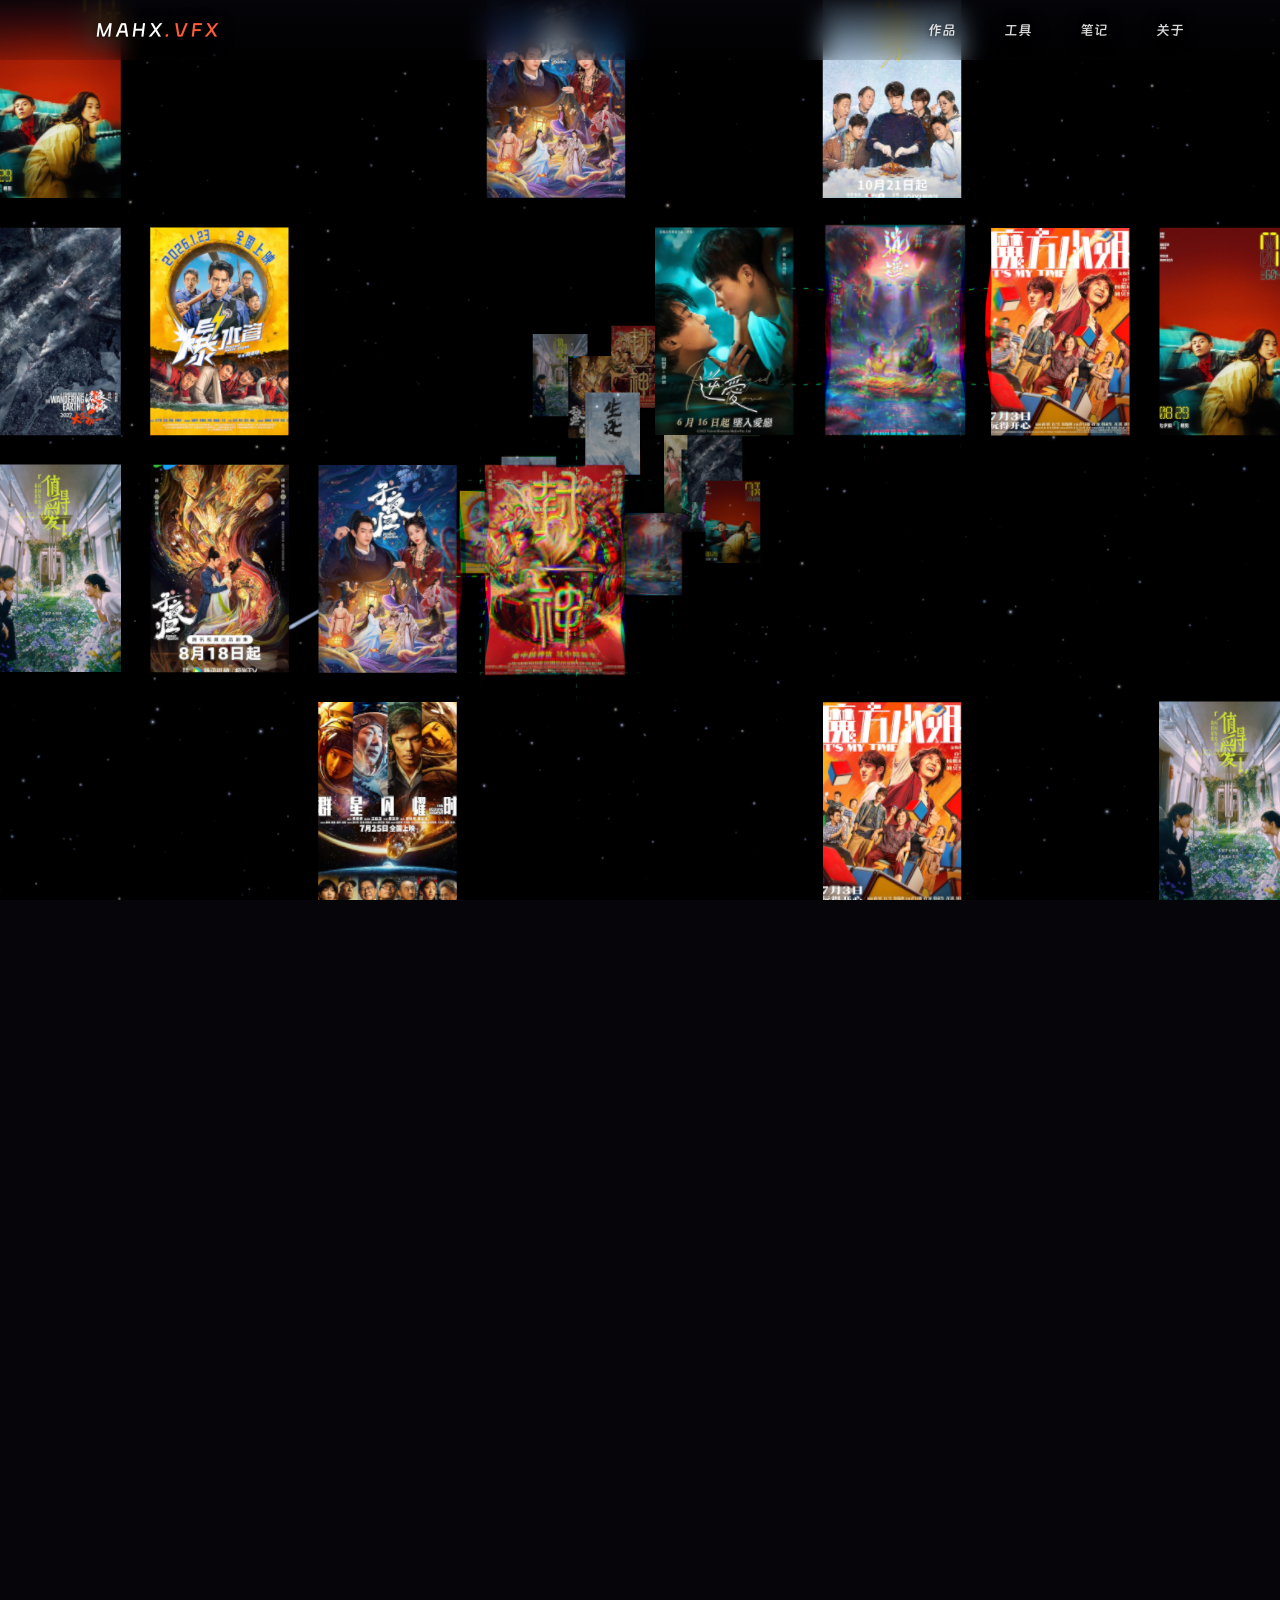
==== index.html @ ebaa0ba1 "deploy: 源码 b236fa3 的构建产物" ====
<!DOCTYPE html><html lang="zh-CN"> <head><meta charset="UTF-8"><meta name="viewport" content="width=device-width, initial-scale=1.0"><!-- 页内换页（view transitions）：导航不整页刷新，文档不卸载，
         从根源消除跨文档导航的副作用（字体交换抖动 / 光标滞留） --><meta name="astro-view-transitions-enabled" content="true"> <meta name="astro-view-transitions-fallback" content="animate"><script type="module" src="/_astro/ClientRouter.astro_astro_type_script_index_0_lang.CnDxeVtR.js"></script><!-- 预载主字体：首访冷加载时尽早拉取，配合 font-display: block --><link rel="preload" href="/fonts/DingTalk-JinBuTi.woff2" as="font" type="font/woff2" crossorigin><link rel="icon" type="image/svg+xml" href="/favicon.svg"><meta name="description" content="影视后期工作者个人网站：作品集、开源工具与插件、个人笔记。"><meta name="generator" content="Astro v7.4.7"><meta property="og:title" content="MAHX VFX — 影视后期 · 视效合成 · 工具开发"><meta property="og:description" content="影视后期工作者个人网站：作品集、开源工具与插件、个人笔记。"><meta property="og:type" content="website"><title>MAHX VFX — 影视后期 · 视效合成 · 工具开发</title><link rel="stylesheet" href="/_astro/BaseLayout.D0_1QeXr.css"></head> <body class="flex min-h-dvh flex-col"> <header class="text-over-wall fixed inset-x-0 top-0 z-40 backdrop-blur-md" style="background: linear-gradient(to bottom, rgba(5,5,10,0.9), rgba(5,5,10,0.35) 70%, rgba(5,5,10,0.15));"> <!-- 通栏导航（不限宽）：logo 与导航链接对称贴两端，桌面端内距 96px
       （用户要求空间感：24px 太贴边 → 48px → 再翻倍 96px；移动端保持
       24px）。不用 max-w 居中容器——那会把 logo 随屏宽推向中间 --><nav class="flex items-center justify-between px-6 md:px-24 py-4"> <a href="/" class="text-lg font-semibold tracking-[0.2em] text-white transition-colors hover:text-white">
MAHX<span class="text-accent">.VFX</span> </a> <div class="flex gap-6 text-sm md:gap-12"> <a href="/works/" class="text-white/85 transition-colors hover:text-white"> 作品 </a><a href="/tools/" class="text-white/85 transition-colors hover:text-white"> 工具 </a><a href="/notes/" class="text-white/85 transition-colors hover:text-white"> 笔记 </a><a href="/about/" class="text-white/85 transition-colors hover:text-white"> 关于 </a> </div> </nav> </header>    <section class="relative h-screen w-full shrink-0 overflow-hidden bg-ink"> <div id="poster-wall" class="absolute inset-0" aria-hidden="true"></div> <div class="hero-scrim pointer-events-none absolute inset-0 z-[4]" aria-hidden="true"></div> <div class="hero-copy pointer-events-none absolute inset-0 z-[5] flex flex-col items-center justify-center pb-14 text-center"> <h1 class="text-over-wall mt-5 text-5xl font-bold tracking-wide md:text-7xl"> <span class="text-white">MAHX</span><span class="text-accent">.VFX</span> </h1> <p class="text-over-wall mt-5 text-base text-white/90 md:text-lg">
影视后期 · 视效合成 · 工具开发
</p> </div> <a href="#featured" class="text-over-wall scroll-hint absolute bottom-8 left-1/2 z-[5] -translate-x-1/2 text-sm font-bold tracking-wider text-accent">
往下探索 <span class="arrow">↓</span> </a> </section>  <noscript> <style>
      .hero-copy,
      .scroll-hint {
        opacity: 1 !important;
        transform: none !important;
      }
    </style> </noscript>  <section id="featured" class="mx-auto max-w-6xl scroll-mt-24 px-6 py-24"> <div class="flex items-end justify-between"> <div> <h2 class="text-3xl font-bold">精选作品</h2> <p class="mt-2 text-white/50">参与过的影视项目与视效制作</p> </div> <a href="/works/" class="text-sm text-accent transition-opacity hover:opacity-80">
全部作品 →
</a> </div> <div class="mt-10 grid grid-cols-2 gap-6 lg:grid-cols-4"> <a href="/works/interstellar-echo/" class="group block overflow-hidden rounded-2xl bg-white/5 ring-1 ring-white/10 transition duration-300 hover:-translate-y-1 hover:ring-white/30"> <div class="aspect-[2/3] overflow-hidden"> <img src="/media/posters/wall/封神第二部：战火西岐.jpg" alt="星际回响" loading="lazy" class="h-full w-full object-cover will-change-transform transition duration-500 group-hover:scale-105"> </div> <div class="p-4"> <div class="flex items-baseline justify-between gap-2"> <h3 class="font-semibold text-white/90">星际回响</h3> <span class="shrink-0 text-sm text-white/40">2026</span> </div> <p class="mt-1 text-sm text-white/50">视效总监 / 合成指导</p> <div class="mt-3 flex flex-wrap gap-2"> <span class="rounded-full bg-white/10 px-2.5 py-0.5 text-xs text-white/60"> 科幻 </span><span class="rounded-full bg-white/10 px-2.5 py-0.5 text-xs text-white/60"> 视效 </span><span class="rounded-full bg-white/10 px-2.5 py-0.5 text-xs text-white/60"> 长片 </span> </div> </div> </a><a href="/works/undercurrent/" class="group block overflow-hidden rounded-2xl bg-white/5 ring-1 ring-white/10 transition duration-300 hover:-translate-y-1 hover:ring-white/30"> <div class="aspect-[2/3] overflow-hidden"> <img src="/media/posters/wall/流浪地球3.jpg" alt="暗流" loading="lazy" class="h-full w-full object-cover will-change-transform transition duration-500 group-hover:scale-105"> </div> <div class="p-4"> <div class="flex items-baseline justify-between gap-2"> <h3 class="font-semibold text-white/90">暗流</h3> <span class="shrink-0 text-sm text-white/40">2025</span> </div> <p class="mt-1 text-sm text-white/50">高级合成师</p> <div class="mt-3 flex flex-wrap gap-2"> <span class="rounded-full bg-white/10 px-2.5 py-0.5 text-xs text-white/60"> 悬疑 </span><span class="rounded-full bg-white/10 px-2.5 py-0.5 text-xs text-white/60"> 合成 </span> </div> </div> </a><a href="/works/daybreak/" class="group block overflow-hidden rounded-2xl bg-white/5 ring-1 ring-white/10 transition duration-300 hover:-translate-y-1 hover:ring-white/30"> <div class="aspect-[2/3] overflow-hidden"> <img src="/media/posters/wall/逍遥.jpg" alt="破晓" loading="lazy" class="h-full w-full object-cover will-change-transform transition duration-500 group-hover:scale-105"> </div> <div class="p-4"> <div class="flex items-baseline justify-between gap-2"> <h3 class="font-semibold text-white/90">破晓</h3> <span class="shrink-0 text-sm text-white/40">2024</span> </div> <p class="mt-1 text-sm text-white/50">合成师 / 三维制作</p> <div class="mt-3 flex flex-wrap gap-2"> <span class="rounded-full bg-white/10 px-2.5 py-0.5 text-xs text-white/60"> 广告 </span><span class="rounded-full bg-white/10 px-2.5 py-0.5 text-xs text-white/60"> 产品渲染 </span> </div> </div> </a> </div> </section>  <section class="mx-auto max-w-6xl px-6 pb-24"> <div class="grid gap-6 md:grid-cols-2"> <a href="/tools/" class="group rounded-2xl bg-white/5 p-8 ring-1 ring-white/10 transition duration-300 hover:-translate-y-1 hover:ring-white/30"> <h3 class="text-xl font-semibold">开源工具与插件 <span class="text-accent">→</span></h3> <p class="mt-3 text-sm leading-relaxed text-white/55">
Houdini / Nuke 等管线工具、效率插件，以及开发过程中的经验沉淀。
</p> </a> <a href="/notes/" class="group rounded-2xl bg-white/5 p-8 ring-1 ring-white/10 transition duration-300 hover:-translate-y-1 hover:ring-white/30"> <h3 class="text-xl font-semibold">个人笔记 <span class="text-accent">→</span></h3> <p class="mt-3 text-sm leading-relaxed text-white/55">
合成技巧、渲染经验、工具链心得，以及一些不成体系的碎碎念。
</p> </a> </div> </section>  <!-- bg-ink 纯黑底：盖住 body 的网格背景，页脚信息落在纯黑色块上
     （用户要求）；整体收窄成一条薄黑框（用户要求） --><footer class="mt-auto border-t border-white/5 bg-ink px-6 py-5 text-center text-sm text-white/40"> <p>© 2026 MAHX VFX · 影视后期</p> <p class="mt-2 flex justify-center gap-5"> <a href="https://gitcode.com/mahx-vfx" target="_blank" rel="noopener" class="transition-colors hover:text-white/80">GitCode</a> <a href="#" class="transition-colors hover:text-white/80">Bilibili</a> <a href="#" class="transition-colors hover:text-white/80">邮箱</a> </p> </footer><script type="module">window.addEventListener(`pageshow`,()=>{let e=document.body;e.style.pointerEvents=`none`,requestAnimationFrame(()=>{e.style.pointerEvents=``})});</script> </body> </html><script type="module" src="/_astro/index.astro_astro_type_script_index_0_lang.48Yqc8uM.js"></script>
---- _astro/BaseLayout.D0_1QeXr.css ----
/*! tailwindcss v4.3.4 | MIT License | https://tailwindcss.com */
@layer properties{@supports (((-webkit-hyphens:none)) and (not (margin-trim:block))) or ((-moz-orient:inline) and (not (color:rgb(from red r g b)))){*,:before,:after,::backdrop{--tw-translate-x:0;--tw-translate-y:0;--tw-translate-z:0;--tw-rotate-x:initial;--tw-rotate-y:initial;--tw-rotate-z:initial;--tw-skew-x:initial;--tw-skew-y:initial;--tw-space-y-reverse:0;--tw-border-style:solid;--tw-leading:initial;--tw-font-weight:initial;--tw-tracking:initial;--tw-shadow:0 0 #0000;--tw-shadow-color:initial;--tw-shadow-alpha:100%;--tw-inset-shadow:0 0 #0000;--tw-inset-shadow-color:initial;--tw-inset-shadow-alpha:100%;--tw-ring-color:initial;--tw-ring-shadow:0 0 #0000;--tw-inset-ring-color:initial;--tw-inset-ring-shadow:0 0 #0000;--tw-ring-inset:initial;--tw-ring-offset-width:0px;--tw-ring-offset-color:#fff;--tw-ring-offset-shadow:0 0 #0000;--tw-blur:initial;--tw-brightness:initial;--tw-contrast:initial;--tw-grayscale:initial;--tw-hue-rotate:initial;--tw-invert:initial;--tw-opacity:initial;--tw-saturate:initial;--tw-sepia:initial;--tw-drop-shadow:initial;--tw-drop-shadow-color:initial;--tw-drop-shadow-alpha:100%;--tw-drop-shadow-size:initial;--tw-backdrop-blur:initial;--tw-backdrop-brightness:initial;--tw-backdrop-contrast:initial;--tw-backdrop-grayscale:initial;--tw-backdrop-hue-rotate:initial;--tw-backdrop-invert:initial;--tw-backdrop-opacity:initial;--tw-backdrop-saturate:initial;--tw-backdrop-sepia:initial;--tw-duration:initial;--tw-scale-x:1;--tw-scale-y:1;--tw-scale-z:1}}}@layer theme{:root,:host{--font-sans:"DingTalk JinBuTi", "Inter", "PingFang SC", "Hiragino Sans GB", "Microsoft YaHei", system-ui, sans-serif;--font-mono:ui-monospace, SFMono-Regular, Menlo, Monaco, Consolas, "Liberation Mono", "Courier New", monospace;--color-amber-300:oklch(87.9% .169 91.605);--color-amber-400:oklch(82.8% .189 84.429);--color-emerald-300:oklch(84.5% .143 164.978);--color-emerald-400:oklch(76.5% .177 163.223);--color-white:#fff;--spacing:.25rem;--container-3xl:48rem;--container-4xl:56rem;--container-5xl:64rem;--container-6xl:72rem;--text-xs:.75rem;--text-xs--line-height:calc(1 / .75);--text-sm:.875rem;--text-sm--line-height:calc(1.25 / .875);--text-base:1rem;--text-base--line-height:calc(1.5 / 1);--text-lg:1.125rem;--text-lg--line-height:calc(1.75 / 1.125);--text-xl:1.25rem;--text-xl--line-height:calc(1.75 / 1.25);--text-2xl:1.5rem;--text-2xl--line-height:calc(2 / 1.5);--text-3xl:1.875rem;--text-3xl--line-height:calc(2.25 / 1.875);--text-4xl:2.25rem;--text-4xl--line-height:calc(2.5 / 2.25);--text-5xl:3rem;--text-5xl--line-height:1;--text-7xl:4.5rem;--text-7xl--line-height:1;--text-8xl:6rem;--text-8xl--line-height:1;--font-weight-normal:400;--font-weight-semibold:600;--font-weight-bold:700;--tracking-wide:.025em;--tracking-wider:.05em;--leading-relaxed:1.625;--radius-2xl:1rem;--blur-md:12px;--aspect-video:16 / 9;--default-transition-duration:.15s;--default-transition-timing-function:cubic-bezier(.4, 0, .2, 1);--default-font-family:var(--font-sans);--default-mono-font-family:var(--font-mono);--color-ink:#05050a;--color-accent:#ff5c38}}@layer base{*,:after,:before,::backdrop{box-sizing:border-box;border:0 solid;margin:0;padding:0}::file-selector-button{box-sizing:border-box;border:0 solid;margin:0;padding:0}html,:host{-webkit-text-size-adjust:100%;tab-size:4;line-height:1.5;font-family:var(--default-font-family,-apple-system, BlinkMacSystemFont, "Segoe UI", Roboto, "Helvetica Neue", "Noto Sans", Arial, sans-serif, "Apple Color Emoji", "Segoe UI Emoji", "Segoe UI Symbol", "Noto Color Emoji");font-feature-settings:var(--default-font-feature-settings,normal);font-variation-settings:var(--default-font-variation-settings,normal);-webkit-tap-highlight-color:transparent}hr{height:0;color:inherit;border-top-width:1px}abbr:where([title]){text-decoration:underline dotted}h1,h2,h3,h4,h5,h6{font-size:inherit;font-weight:inherit}a{color:inherit;-webkit-text-decoration:inherit;-webkit-text-decoration:inherit;-webkit-text-decoration:inherit;text-decoration:inherit}b,strong{font-weight:bolder}code,kbd,samp,pre{font-family:var(--default-mono-font-family,ui-monospace, SFMono-Regular, Menlo, Monaco, Consolas, "Liberation Mono", "Courier New", monospace);font-feature-settings:var(--default-mono-font-feature-settings,normal);font-variation-settings:var(--default-mono-font-variation-settings,normal);font-size:1em}small{font-size:80%}sub,sup{vertical-align:baseline;font-size:75%;line-height:0;position:relative}sub{bottom:-.25em}sup{top:-.5em}table{text-indent:0;border-color:inherit;border-collapse:collapse}:-moz-focusring:where(:not(iframe)){outline:auto}progress{vertical-align:baseline}summary{display:list-item}ol,ul,menu{list-style:none}img,svg,video,canvas,audio,iframe,embed,object{vertical-align:middle;display:block}img,video{max-width:100%;height:auto}button,input,select,optgroup,textarea{font:inherit;font-feature-settings:inherit;font-variation-settings:inherit;letter-spacing:inherit;color:inherit;opacity:1;background-color:#0000;border-radius:0}::file-selector-button{font:inherit;font-feature-settings:inherit;font-variation-settings:inherit;letter-spacing:inherit;color:inherit;opacity:1;background-color:#0000;border-radius:0}:where(select:is([multiple],[size])) optgroup{font-weight:bolder}:where(select:is([multiple],[size])) optgroup option{padding-inline-start:20px}::file-selector-button{margin-inline-end:4px}::placeholder{opacity:1}@supports (not ((-webkit-appearance:-apple-pay-button))) or (contain-intrinsic-size:1px){::placeholder{color:currentColor}@supports (color:color-mix(in lab, red, red)){::placeholder{color:color-mix(in oklab, currentcolor 50%, transparent)}}}textarea{resize:vertical}::-webkit-search-decoration{-webkit-appearance:none}::-webkit-date-and-time-value{min-height:1lh;text-align:inherit}::-webkit-datetime-edit{display:inline-flex}::-webkit-datetime-edit-fields-wrapper{padding:0}::-webkit-datetime-edit{padding-block:0}::-webkit-datetime-edit-year-field{padding-block:0}::-webkit-datetime-edit-month-field{padding-block:0}::-webkit-datetime-edit-day-field{padding-block:0}::-webkit-datetime-edit-hour-field{padding-block:0}::-webkit-datetime-edit-minute-field{padding-block:0}::-webkit-datetime-edit-second-field{padding-block:0}::-webkit-datetime-edit-millisecond-field{padding-block:0}::-webkit-datetime-edit-meridiem-field{padding-block:0}::-webkit-calendar-picker-indicator{line-height:1}:-moz-ui-invalid{box-shadow:none}button,input:where([type=button],[type=reset],[type=submit]){appearance:button}::file-selector-button{appearance:button}::-webkit-inner-spin-button{height:auto}::-webkit-outer-spin-button{height:auto}[hidden]:where(:not([hidden=until-found])){display:none!important}}@layer components;@layer utilities{.pointer-events-none{pointer-events:none}.visible{visibility:visible}.absolute{position:absolute}.fixed{position:fixed}.relative{position:relative}.inset-0{inset:0}.inset-x-0{inset-inline:0}.top-0{top:0}.bottom-8{bottom:calc(var(--spacing) * 8)}.left-1\/2{left:50%}.z-40{z-index:40}.z-\[4\]{z-index:4}.z-\[5\]{z-index:5}.mx-auto{margin-inline:auto}.my-10{margin-block:calc(var(--spacing) * 10)}.mt-1{margin-top:var(--spacing)}.mt-1\.5{margin-top:calc(var(--spacing) * 1.5)}.mt-2{margin-top:calc(var(--spacing) * 2)}.mt-3{margin-top:calc(var(--spacing) * 3)}.mt-5{margin-top:calc(var(--spacing) * 5)}.mt-6{margin-top:calc(var(--spacing) * 6)}.mt-8{margin-top:calc(var(--spacing) * 8)}.mt-10{margin-top:calc(var(--spacing) * 10)}.mt-12{margin-top:calc(var(--spacing) * 12)}.mt-14{margin-top:calc(var(--spacing) * 14)}.mt-auto{margin-top:auto}.ml-1{margin-left:var(--spacing)}.block{display:block}.flex{display:flex}.grid{display:grid}.aspect-\[2\/3\]{aspect-ratio:2/3}.aspect-video{aspect-ratio:var(--aspect-video)}.h-1{height:var(--spacing)}.h-full{height:100%}.h-screen{height:100vh}.min-h-dvh{min-height:100dvh}.w-1{width:var(--spacing)}.w-full{width:100%}.max-w-3xl{max-width:var(--container-3xl)}.max-w-4xl{max-width:var(--container-4xl)}.max-w-5xl{max-width:var(--container-5xl)}.max-w-6xl{max-width:var(--container-6xl)}.flex-1{flex:1}.shrink{flex-shrink:1}.shrink-0{flex-shrink:0}.-translate-x-1\/2{--tw-translate-x:calc(calc(1 / 2 * 100%) * -1);translate:var(--tw-translate-x) var(--tw-translate-y)}.transform{transform:var(--tw-rotate-x, ) var(--tw-rotate-y, ) var(--tw-rotate-z, ) var(--tw-skew-x, ) var(--tw-skew-y, )}.resize{resize:both}.scroll-mt-24{scroll-margin-top:calc(var(--spacing) * 24)}.grid-cols-2{grid-template-columns:repeat(2,minmax(0,1fr))}.flex-col{flex-direction:column}.flex-wrap{flex-wrap:wrap}.items-baseline{align-items:baseline}.items-center{align-items:center}.items-end{align-items:flex-end}.justify-between{justify-content:space-between}.justify-center{justify-content:center}.gap-2{gap:calc(var(--spacing) * 2)}.gap-3{gap:calc(var(--spacing) * 3)}.gap-4{gap:calc(var(--spacing) * 4)}.gap-5{gap:calc(var(--spacing) * 5)}.gap-6{gap:calc(var(--spacing) * 6)}:where(.space-y-4>:not(:last-child)){--tw-space-y-reverse:0;margin-block-start:calc(calc(var(--spacing) * 4) * var(--tw-space-y-reverse));margin-block-end:calc(calc(var(--spacing) * 4) * calc(1 - var(--tw-space-y-reverse)))}.gap-x-5{column-gap:calc(var(--spacing) * 5)}.gap-y-2{row-gap:calc(var(--spacing) * 2)}.overflow-hidden{overflow:hidden}.rounded-2xl{border-radius:var(--radius-2xl)}.rounded-full{border-radius:2147483647px}.border-t{border-top-style:var(--tw-border-style);border-top-width:1px}.border-l-2{border-left-style:var(--tw-border-style);border-left-width:2px}.border-accent{border-color:var(--color-accent)}.border-white\/5{border-color:#ffffff0d}@supports (color:color-mix(in lab, red, red)){.border-white\/5{border-color:color-mix(in oklab, var(--color-white) 5%, transparent)}}.border-white\/10{border-color:#ffffff1a}@supports (color:color-mix(in lab, red, red)){.border-white\/10{border-color:color-mix(in oklab, var(--color-white) 10%, transparent)}}.bg-amber-400\/15{background-color:#fcbb0026}@supports (color:color-mix(in lab, red, red)){.bg-amber-400\/15{background-color:color-mix(in oklab, var(--color-amber-400) 15%, transparent)}}.bg-emerald-400\/15{background-color:#00d29426}@supports (color:color-mix(in lab, red, red)){.bg-emerald-400\/15{background-color:color-mix(in oklab, var(--color-emerald-400) 15%, transparent)}}.bg-ink{background-color:var(--color-ink)}.bg-white\/5{background-color:#ffffff0d}@supports (color:color-mix(in lab, red, red)){.bg-white\/5{background-color:color-mix(in oklab, var(--color-white) 5%, transparent)}}.bg-white\/10{background-color:#ffffff1a}@supports (color:color-mix(in lab, red, red)){.bg-white\/10{background-color:color-mix(in oklab, var(--color-white) 10%, transparent)}}.bg-white\/70{background-color:#ffffffb3}@supports (color:color-mix(in lab, red, red)){.bg-white\/70{background-color:color-mix(in oklab, var(--color-white) 70%, transparent)}}.object-cover{object-fit:cover}.p-4{padding:calc(var(--spacing) * 4)}.p-6{padding:calc(var(--spacing) * 6)}.p-7{padding:calc(var(--spacing) * 7)}.p-8{padding:calc(var(--spacing) * 8)}.px-2\.5{padding-inline:calc(var(--spacing) * 2.5)}.px-6{padding-inline:calc(var(--spacing) * 6)}.py-0\.5{padding-block:calc(var(--spacing) * .5)}.py-4{padding-block:calc(var(--spacing) * 4)}.py-5{padding-block:calc(var(--spacing) * 5)}.py-24{padding-block:calc(var(--spacing) * 24)}.pt-32{padding-top:calc(var(--spacing) * 32)}.pb-14{padding-bottom:calc(var(--spacing) * 14)}.pb-24{padding-bottom:calc(var(--spacing) * 24)}.pl-4{padding-left:calc(var(--spacing) * 4)}.text-center{text-align:center}.font-mono{font-family:var(--font-mono)}.text-2xl{font-size:var(--text-2xl);line-height:var(--tw-leading,var(--text-2xl--line-height))}.text-3xl{font-size:var(--text-3xl);line-height:var(--tw-leading,var(--text-3xl--line-height))}.text-4xl{font-size:var(--text-4xl);line-height:var(--tw-leading,var(--text-4xl--line-height))}.text-5xl{font-size:var(--text-5xl);line-height:var(--tw-leading,var(--text-5xl--line-height))}.text-7xl{font-size:var(--text-7xl);line-height:var(--tw-leading,var(--text-7xl--line-height))}.text-base{font-size:var(--text-base);line-height:var(--tw-leading,var(--text-base--line-height))}.text-lg{font-size:var(--text-lg);line-height:var(--tw-leading,var(--text-lg--line-height))}.text-sm{font-size:var(--text-sm);line-height:var(--tw-leading,var(--text-sm--line-height))}.text-xl{font-size:var(--text-xl);line-height:var(--tw-leading,var(--text-xl--line-height))}.text-xs{font-size:var(--text-xs);line-height:var(--tw-leading,var(--text-xs--line-height))}.leading-relaxed{--tw-leading:var(--leading-relaxed);line-height:var(--leading-relaxed)}.font-bold{--tw-font-weight:var(--font-weight-bold);font-weight:var(--font-weight-bold)}.font-normal{--tw-font-weight:var(--font-weight-normal);font-weight:var(--font-weight-normal)}.font-semibold{--tw-font-weight:var(--font-weight-semibold);font-weight:var(--font-weight-semibold)}.tracking-\[0\.2em\]{--tw-tracking:.2em;letter-spacing:.2em}.tracking-wide{--tw-tracking:var(--tracking-wide);letter-spacing:var(--tracking-wide)}.tracking-wider{--tw-tracking:var(--tracking-wider);letter-spacing:var(--tracking-wider)}.text-accent{color:var(--color-accent)}.text-amber-300{color:var(--color-amber-300)}.text-emerald-300{color:var(--color-emerald-300)}.text-white{color:var(--color-white)}.text-white\/40{color:#fff6}@supports (color:color-mix(in lab, red, red)){.text-white\/40{color:color-mix(in oklab, var(--color-white) 40%, transparent)}}.text-white\/45{color:#ffffff73}@supports (color:color-mix(in lab, red, red)){.text-white\/45{color:color-mix(in oklab, var(--color-white) 45%, transparent)}}.text-white\/50{color:#ffffff80}@supports (color:color-mix(in lab, red, red)){.text-white\/50{color:color-mix(in oklab, var(--color-white) 50%, transparent)}}.text-white\/55{color:#ffffff8c}@supports (color:color-mix(in lab, red, red)){.text-white\/55{color:color-mix(in oklab, var(--color-white) 55%, transparent)}}.text-white\/60{color:#fff9}@supports (color:color-mix(in lab, red, red)){.text-white\/60{color:color-mix(in oklab, var(--color-white) 60%, transparent)}}.text-white\/70{color:#ffffffb3}@supports (color:color-mix(in lab, red, red)){.text-white\/70{color:color-mix(in oklab, var(--color-white) 70%, transparent)}}.text-white\/80{color:#fffc}@supports (color:color-mix(in lab, red, red)){.text-white\/80{color:color-mix(in oklab, var(--color-white) 80%, transparent)}}.text-white\/85{color:#ffffffd9}@supports (color:color-mix(in lab, red, red)){.text-white\/85{color:color-mix(in oklab, var(--color-white) 85%, transparent)}}.text-white\/90{color:#ffffffe6}@supports (color:color-mix(in lab, red, red)){.text-white\/90{color:color-mix(in oklab, var(--color-white) 90%, transparent)}}.ring-1{--tw-ring-shadow:var(--tw-ring-inset, ) 0 0 0 calc(1px + var(--tw-ring-offset-width)) var(--tw-ring-color,currentcolor);box-shadow:var(--tw-inset-shadow), var(--tw-inset-ring-shadow), var(--tw-ring-offset-shadow), var(--tw-ring-shadow), var(--tw-shadow)}.ring-white\/10{--tw-ring-color:#ffffff1a}@supports (color:color-mix(in lab, red, red)){.ring-white\/10{--tw-ring-color:color-mix(in oklab, var(--color-white) 10%, transparent)}}.filter{filter:var(--tw-blur, ) var(--tw-brightness, ) var(--tw-contrast, ) var(--tw-grayscale, ) var(--tw-hue-rotate, ) var(--tw-invert, ) var(--tw-saturate, ) var(--tw-sepia, ) var(--tw-drop-shadow, )}.backdrop-blur-md{--tw-backdrop-blur:blur(var(--blur-md));backdrop-filter:var(--tw-backdrop-blur, ) var(--tw-backdrop-brightness, ) var(--tw-backdrop-contrast, ) var(--tw-backdrop-grayscale, ) var(--tw-backdrop-hue-rotate, ) var(--tw-backdrop-invert, ) var(--tw-backdrop-opacity, ) var(--tw-backdrop-saturate, ) var(--tw-backdrop-sepia, )}.transition{transition-property:color,background-color,border-color,outline-color,text-decoration-color,fill,stroke,--tw-gradient-from,--tw-gradient-via,--tw-gradient-to,opacity,box-shadow,transform,translate,scale,rotate,filter,-webkit-backdrop-filter,backdrop-filter,display,content-visibility,overlay,pointer-events;transition-timing-function:var(--tw-ease,var(--default-transition-timing-function));transition-duration:var(--tw-duration,var(--default-transition-duration))}.transition-colors{transition-property:color,background-color,border-color,outline-color,text-decoration-color,fill,stroke,--tw-gradient-from,--tw-gradient-via,--tw-gradient-to;transition-timing-function:var(--tw-ease,var(--default-transition-timing-function));transition-duration:var(--tw-duration,var(--default-transition-duration))}.transition-opacity{transition-property:opacity;transition-timing-function:var(--tw-ease,var(--default-transition-timing-function));transition-duration:var(--tw-duration,var(--default-transition-duration))}.duration-300{--tw-duration:.3s;transition-duration:.3s}.duration-500{--tw-duration:.5s;transition-duration:.5s}.will-change-transform{will-change:transform}@media (hover:hover){:is(:where(.group):hover .group-hover\:scale-105){--tw-scale-x:105%;--tw-scale-y:105%;--tw-scale-z:105%;scale:var(--tw-scale-x) var(--tw-scale-y)}.hover\:-translate-y-0\.5:hover{--tw-translate-y:calc(var(--spacing) * -.5);translate:var(--tw-translate-x) var(--tw-translate-y)}.hover\:-translate-y-1:hover{--tw-translate-y:calc(var(--spacing) * -1);translate:var(--tw-translate-x) var(--tw-translate-y)}.hover\:text-white:hover{color:var(--color-white)}.hover\:text-white\/80:hover{color:#fffc}@supports (color:color-mix(in lab, red, red)){.hover\:text-white\/80:hover{color:color-mix(in oklab, var(--color-white) 80%, transparent)}}.hover\:opacity-80:hover{opacity:.8}.hover\:ring-white\/30:hover{--tw-ring-color:#ffffff4d}@supports (color:color-mix(in lab, red, red)){.hover\:ring-white\/30:hover{--tw-ring-color:color-mix(in oklab, var(--color-white) 30%, transparent)}}}@media (width>=48rem){.md\:grid-cols-2{grid-template-columns:repeat(2,minmax(0,1fr))}.md\:grid-cols-3{grid-template-columns:repeat(3,minmax(0,1fr))}.md\:gap-12{gap:calc(var(--spacing) * 12)}.md\:px-24{padding-inline:calc(var(--spacing) * 24)}.md\:text-7xl{font-size:var(--text-7xl);line-height:var(--tw-leading,var(--text-7xl--line-height))}.md\:text-8xl{font-size:var(--text-8xl);line-height:var(--tw-leading,var(--text-8xl--line-height))}.md\:text-lg{font-size:var(--text-lg);line-height:var(--tw-leading,var(--text-lg--line-height))}}@media (width>=64rem){.lg\:grid-cols-4{grid-template-columns:repeat(4,minmax(0,1fr))}}}@font-face{font-family:DingTalk JinBuTi;src:url(/fonts/DingTalk-JinBuTi.woff2)format("woff2");font-weight:100 900;font-display:block}html{scroll-behavior:smooth;overflow-y:scroll}html.intro-lock body{height:100vh;overflow:hidden}body{background-color:var(--color-ink);color:#f5f5f7;font-family:var(--font-sans);-webkit-font-smoothing:antialiased;background-image:url("data:image/svg+xml,%3Csvg%20xmlns='http://www.w3.org/2000/svg'%20width='96'%20height='96'%3E%3Cpath%20d='M0,.5H96M.5,0V96'%20fill='none'%20stroke='%232e8b57'%20stroke-opacity='.28'%20stroke-width='1'%20stroke-dasharray='4%208'/%3E%3Ccircle%20cx='0'%20cy='0'%20r='1.6'%20fill='%2345b06e'%20fill-opacity='.45'/%3E%3C/svg%3E");background-size:96px 96px}::selection{background:var(--color-accent);color:#fff}.text-over-wall{text-shadow:0 2px 18px #000c,0 1px 4px #0000008c}.hero-scrim{opacity:0;background:radial-gradient(62% 52%,#05050aa8 0%,#05050a5c 55%,#0000 100%);transition:opacity 1.2s .1s}body.intro-done .hero-scrim{opacity:1}.hero-copy{opacity:0;transition:opacity 1.1s .15s,transform 1.1s .15s;transform:translateY(24px)}body.intro-done .hero-copy{opacity:1;transform:translateY(0)}.scroll-hint{opacity:0;transition:opacity 1s .8s}body.intro-done .scroll-hint{opacity:.92}.scroll-hint .arrow{animation:1.6s ease-in-out infinite hint-bob;display:inline-block}@keyframes hint-bob{0%,to{transform:translateY(0)}50%{transform:translateY(6px)}}@media (prefers-reduced-motion:reduce){html{scroll-behavior:auto}.hero-copy,.hero-scrim,.scroll-hint{transition:none}.scroll-hint .arrow{animation:none}}.md-content{color:#ffffffc7;font-size:.975rem;line-height:1.85}.md-content h2{color:#fff;margin:2.2rem 0 .8rem;font-size:1.35rem;font-weight:600}.md-content h3{color:#fff;margin:1.6rem 0 .6rem;font-size:1.1rem;font-weight:600}.md-content p{margin:.9rem 0}.md-content ul,.md-content ol{margin:.9rem 0;padding-left:1.4rem}.md-content ul{list-style:outside}.md-content ol{list-style:decimal}.md-content li{margin:.35rem 0}.md-content a{color:var(--color-accent);text-underline-offset:3px;text-decoration:underline}.md-content img{border-radius:.75rem;max-width:100%;margin:1.2rem auto}.md-content blockquote{border-left:3px solid var(--color-accent);color:#ffffff8c;margin:1rem 0;padding-left:1rem}.md-content code{background:#ffffff14;border-radius:.3rem;padding:.1rem .4rem;font-size:.875em}.md-content pre{background:#ffffff0d;border:1px solid #ffffff14;border-radius:.75rem;margin:1.2rem 0;padding:1rem;overflow-x:auto}.md-content pre code{background:0 0;padding:0}.md-content hr{border:none;border-top:1px solid #ffffff1a;margin:2rem 0}@property --tw-translate-x{syntax:"*";inherits:false;initial-value:0}@property --tw-translate-y{syntax:"*";inherits:false;initial-value:0}@property --tw-translate-z{syntax:"*";inherits:false;initial-value:0}@property --tw-rotate-x{syntax:"*";inherits:false}@property --tw-rotate-y{syntax:"*";inherits:false}@property --tw-rotate-z{syntax:"*";inherits:false}@property --tw-skew-x{syntax:"*";inherits:false}@property --tw-skew-y{syntax:"*";inherits:false}@property --tw-space-y-reverse{syntax:"*";inherits:false;initial-value:0}@property --tw-border-style{syntax:"*";inherits:false;initial-value:solid}@property --tw-leading{syntax:"*";inherits:false}@property --tw-font-weight{syntax:"*";inherits:false}@property --tw-tracking{syntax:"*";inherits:false}@property --tw-shadow{syntax:"*";inherits:false;initial-value:0 0 #0000}@property --tw-shadow-color{syntax:"*";inherits:false}@property --tw-shadow-alpha{syntax:"<percentage>";inherits:false;initial-value:100%}@property --tw-inset-shadow{syntax:"*";inherits:false;initial-value:0 0 #0000}@property --tw-inset-shadow-color{syntax:"*";inherits:false}@property --tw-inset-shadow-alpha{syntax:"<percentage>";inherits:false;initial-value:100%}@property --tw-ring-color{syntax:"*";inherits:false}@property --tw-ring-shadow{syntax:"*";inherits:false;initial-value:0 0 #0000}@property --tw-inset-ring-color{syntax:"*";inherits:false}@property --tw-inset-ring-shadow{syntax:"*";inherits:false;initial-value:0 0 #0000}@property --tw-ring-inset{syntax:"*";inherits:false}@property --tw-ring-offset-width{syntax:"<length>";inherits:false;initial-value:0}@property --tw-ring-offset-color{syntax:"*";inherits:false;initial-value:#fff}@property --tw-ring-offset-shadow{syntax:"*";inherits:false;initial-value:0 0 #0000}@property --tw-blur{syntax:"*";inherits:false}@property --tw-brightness{syntax:"*";inherits:false}@property --tw-contrast{syntax:"*";inherits:false}@property --tw-grayscale{syntax:"*";inherits:false}@property --tw-hue-rotate{syntax:"*";inherits:false}@property --tw-invert{syntax:"*";inherits:false}@property --tw-opacity{syntax:"*";inherits:false}@property --tw-saturate{syntax:"*";inherits:false}@property --tw-sepia{syntax:"*";inherits:false}@property --tw-drop-shadow{syntax:"*";inherits:false}@property --tw-drop-shadow-color{syntax:"*";inherits:false}@property --tw-drop-shadow-alpha{syntax:"<percentage>";inherits:false;initial-value:100%}@property --tw-drop-shadow-size{syntax:"*";inherits:false}@property --tw-backdrop-blur{syntax:"*";inherits:false}@property --tw-backdrop-brightness{syntax:"*";inherits:false}@property --tw-backdrop-contrast{syntax:"*";inherits:false}@property --tw-backdrop-grayscale{syntax:"*";inherits:false}@property --tw-backdrop-hue-rotate{syntax:"*";inherits:false}@property --tw-backdrop-invert{syntax:"*";inherits:false}@property --tw-backdrop-opacity{syntax:"*";inherits:false}@property --tw-backdrop-saturate{syntax:"*";inherits:false}@property --tw-backdrop-sepia{syntax:"*";inherits:false}@property --tw-duration{syntax:"*";inherits:false}@property --tw-scale-x{syntax:"*";inherits:false;initial-value:1}@property --tw-scale-y{syntax:"*";inherits:false;initial-value:1}@property --tw-scale-z{syntax:"*";inherits:false;initial-value:1}.astro-route-announcer{clip:rect(0 0 0 0);clip-path:inset(50%);white-space:nowrap;width:1px;height:1px;position:absolute;top:0;left:0;overflow:hidden}
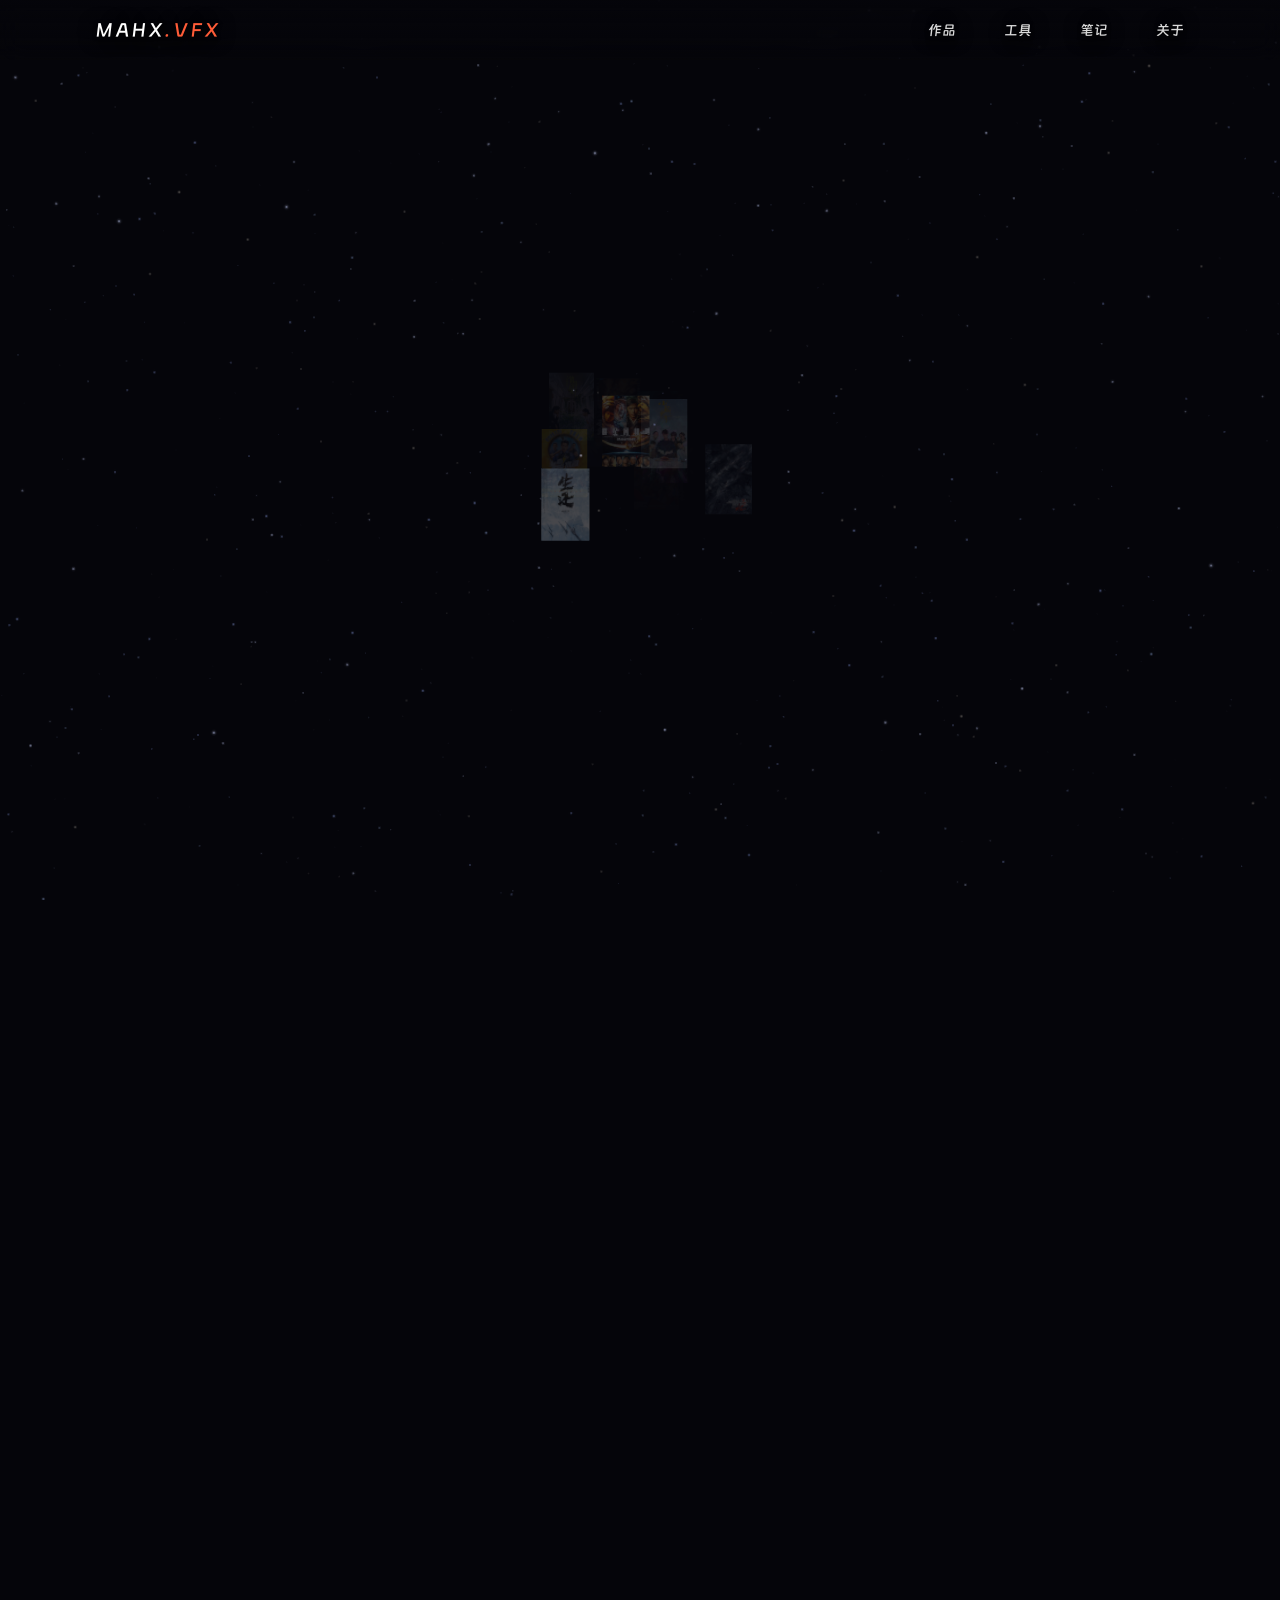
==== commit a4c61f78: "deploy: 源码 6e91333 的构建产物" ====
--- a/index.html
+++ b/index.html
@@ -1,5 +1,5 @@
 <!DOCTYPE html><html lang="zh-CN"> <head><meta charset="UTF-8"><meta name="viewport" content="width=device-width, initial-scale=1.0"><!-- 页内换页（view transitions）：导航不整页刷新，文档不卸载，
-         从根源消除跨文档导航的副作用（字体交换抖动 / 光标滞留） --><meta name="astro-view-transitions-enabled" content="true"> <meta name="astro-view-transitions-fallback" content="animate"><script type="module" src="/_astro/ClientRouter.astro_astro_type_script_index_0_lang.CnDxeVtR.js"></script><!-- 预载主字体：首访冷加载时尽早拉取，配合 font-display: block --><link rel="preload" href="/fonts/DingTalk-JinBuTi.woff2" as="font" type="font/woff2" crossorigin><link rel="icon" type="image/svg+xml" href="/favicon.svg"><meta name="description" content="影视后期工作者个人网站：作品集、开源工具与插件、个人笔记。"><meta name="generator" content="Astro v7.4.7"><meta property="og:title" content="MAHX VFX — 影视后期 · 视效合成 · 工具开发"><meta property="og:description" content="影视后期工作者个人网站：作品集、开源工具与插件、个人笔记。"><meta property="og:type" content="website"><title>MAHX VFX — 影视后期 · 视效合成 · 工具开发</title><link rel="stylesheet" href="/_astro/BaseLayout.D0_1QeXr.css"></head> <body class="flex min-h-dvh flex-col"> <header class="text-over-wall fixed inset-x-0 top-0 z-40 backdrop-blur-md" style="background: linear-gradient(to bottom, rgba(5,5,10,0.9), rgba(5,5,10,0.35) 70%, rgba(5,5,10,0.15));"> <!-- 通栏导航（不限宽）：logo 与导航链接对称贴两端，桌面端内距 96px
+         从根源消除跨文档导航的副作用（字体交换抖动 / 光标滞留） --><meta name="astro-view-transitions-enabled" content="true"> <meta name="astro-view-transitions-fallback" content="animate"><script type="module" src="/_astro/ClientRouter.astro_astro_type_script_index_0_lang.CnDxeVtR.js"></script><!-- 预载主字体：首访冷加载时尽早拉取，配合 font-display: block --><link rel="preload" href="/fonts/DingTalk-JinBuTi.woff2" as="font" type="font/woff2" crossorigin><!-- favicon 带版本参数：更新图标后升 v 强制浏览器换缓存（否则标签栏闪旧图标） --><link rel="icon" type="image/svg+xml" href="/favicon.svg?v=2"><meta name="description" content="影视后期工作者个人网站：作品集、开源工具与插件、个人笔记。"><meta name="generator" content="Astro v7.4.7"><meta property="og:title" content="MAHX VFX — 影视后期 · 视效合成 · 工具开发"><meta property="og:description" content="影视后期工作者个人网站：作品集、开源工具与插件、个人笔记。"><meta property="og:type" content="website"><title>MAHX VFX — 影视后期 · 视效合成 · 工具开发</title><link rel="stylesheet" href="/_astro/BaseLayout.DAQMum0-.css"></head> <body class="flex min-h-dvh flex-col"> <header class="text-over-wall fixed inset-x-0 top-0 z-40 backdrop-blur-md" style="background: linear-gradient(to bottom, rgba(5,5,10,0.9), rgba(5,5,10,0.35) 70%, rgba(5,5,10,0.15));"> <!-- 通栏导航（不限宽）：logo 与导航链接对称贴两端，桌面端内距 96px
        （用户要求空间感：24px 太贴边 → 48px → 再翻倍 96px；移动端保持
        24px）。不用 max-w 居中容器——那会把 logo 随屏宽推向中间 --><nav class="flex items-center justify-between px-6 md:px-24 py-4"> <a href="/" class="text-lg font-semibold tracking-[0.2em] text-white transition-colors hover:text-white">
 MAHX<span class="text-accent">.VFX</span> </a> <div class="flex gap-6 text-sm md:gap-12"> <a href="/works/" class="text-white/85 transition-colors hover:text-white"> 作品 </a><a href="/tools/" class="text-white/85 transition-colors hover:text-white"> 工具 </a><a href="/notes/" class="text-white/85 transition-colors hover:text-white"> 笔记 </a><a href="/about/" class="text-white/85 transition-colors hover:text-white"> 关于 </a> </div> </nav> </header>    <section class="relative h-screen w-full shrink-0 overflow-hidden bg-ink"> <div id="poster-wall" class="absolute inset-0" aria-hidden="true"></div> <div class="hero-scrim pointer-events-none absolute inset-0 z-[4]" aria-hidden="true"></div> <div class="hero-copy pointer-events-none absolute inset-0 z-[5] flex flex-col items-center justify-center pb-14 text-center"> <h1 class="text-over-wall mt-5 text-5xl font-bold tracking-wide md:text-7xl"> <span class="text-white">MAHX</span><span class="text-accent">.VFX</span> </h1> <p class="text-over-wall mt-5 text-base text-white/90 md:text-lg">
@@ -17,5 +17,13 @@
 Houdini / Nuke 等管线工具、效率插件，以及开发过程中的经验沉淀。
 </p> </a> <a href="/notes/" class="group rounded-2xl bg-white/5 p-8 ring-1 ring-white/10 transition duration-300 hover:-translate-y-1 hover:ring-white/30"> <h3 class="text-xl font-semibold">个人笔记 <span class="text-accent">→</span></h3> <p class="mt-3 text-sm leading-relaxed text-white/55">
 合成技巧、渲染经验、工具链心得，以及一些不成体系的碎碎念。
-</p> </a> </div> </section>  <!-- bg-ink 纯黑底：盖住 body 的网格背景，页脚信息落在纯黑色块上
-     （用户要求）；整体收窄成一条薄黑框（用户要求） --><footer class="mt-auto border-t border-white/5 bg-ink px-6 py-5 text-center text-sm text-white/40"> <p>© 2026 MAHX VFX · 影视后期</p> <p class="mt-2 flex justify-center gap-5"> <a href="https://gitcode.com/mahx-vfx" target="_blank" rel="noopener" class="transition-colors hover:text-white/80">GitCode</a> <a href="#" class="transition-colors hover:text-white/80">Bilibili</a> <a href="#" class="transition-colors hover:text-white/80">邮箱</a> </p> </footer><script type="module">window.addEventListener(`pageshow`,()=>{let e=document.body;e.style.pointerEvents=`none`,requestAnimationFrame(()=>{e.style.pointerEvents=``})});</script> </body> </html><script type="module" src="/_astro/index.astro_astro_type_script_index_0_lang.48Yqc8uM.js"></script>+</p> </a> </div> </section>  <!-- bg-ink 纯黑底：盖住 body 的网格背景，页脚信息落在纯黑色块上（用户要求）。
+     布局参考用户提供的名片式页脚：左 logo 字标 + 右一排圆形社交图标 --><footer class="mt-auto border-t border-white/5 bg-ink px-6 py-6 md:px-24" data-astro-cid-nns7i3if> <div class="flex flex-col gap-5 sm:flex-row sm:items-center sm:justify-between" data-astro-cid-nns7i3if> <div data-astro-cid-nns7i3if> <p class="text-lg font-bold tracking-wide text-white" data-astro-cid-nns7i3if>MAHX<span class="text-accent" data-astro-cid-nns7i3if>.VFX</span></p> <p class="mt-1 text-xs text-white/35" data-astro-cid-nns7i3if>© 2026 MAHX VFX · 影视后期</p> </div> <ul class="flex items-center gap-3" data-astro-cid-nns7i3if> <li data-astro-cid-nns7i3if> <a href="https://github.com/mahx-vfx" target="_blank" rel="noopener" aria-label="GitHub" title="GitHub" class="flex h-10 w-10 items-center justify-center rounded-full bg-white/10 text-white/55 transition-colors hover:bg-white/20 hover:text-white" data-astro-cid-nns7i3if> <svg class="h-5 w-5" viewBox="0 0 24 24" fill="currentColor" aria-hidden="true" data-astro-cid-nns7i3if> <path d="M12 .297c-6.63 0-12 5.373-12 12 0 5.303 3.438 9.8 8.205 11.385.6.113.82-.258.82-.577 0-.285-.01-1.04-.015-2.04-3.338.724-4.042-1.61-4.042-1.61C4.422 18.07 3.633 17.7 3.633 17.7c-1.087-.744.084-.729.084-.729 1.205.084 1.838 1.236 1.838 1.236 1.07 1.835 2.809 1.305 3.495.998.108-.776.417-1.305.76-1.605-2.665-.3-5.466-1.332-5.466-5.93 0-1.31.465-2.38 1.235-3.22-.135-.303-.54-1.523.105-3.176 0 0 1.005-.322 3.3 1.23.96-.267 1.98-.399 3-.405 1.02.006 2.04.138 3 .405 2.28-1.552 3.285-1.23 3.285-1.23.645 1.653.24 2.873.12 3.176.765.84 1.23 1.91 1.23 3.22 0 4.61-2.805 5.625-5.475 5.92.42.36.81 1.096.81 2.22 0 1.606-.015 2.896-.015 3.286 0 .315.21.69.825.57C20.565 22.092 24 17.592 24 12.297c0-6.627-5.373-12-12-12" data-astro-cid-nns7i3if></path> </svg> </a> </li><li data-astro-cid-nns7i3if> <a href="https://gitcode.com/mahx-vfx" target="_blank" rel="noopener" aria-label="GitCode" title="GitCode" class="flex h-10 w-10 items-center justify-center rounded-full bg-white/10 text-white/55 transition-colors hover:bg-white/20 hover:text-white" data-astro-cid-nns7i3if> <svg class="h-5 w-5" viewBox="0 0 24 24" fill="currentColor" aria-hidden="true" data-astro-cid-nns7i3if> <path d="m15.585 4.586.486-.274q.032.17.06.303c.032.158.06.289.072.418.103 1.118.665 1.941 1.462 2.127 1.165.27 2.264-.177 2.856-1.164.711-1.184.403-2.634-.808-3.507C16.346.061 12.647-.609 8.663.56.072 3.095-2.867 13.65 3.23 20.122c2.608 2.769 5.92 3.964 9.68 3.873 4.817-.113 8.285-2.513 10.5-6.674 1.57-2.952-.137-6.178-3.405-6.849a21 21 0 0 0-5.675-.362 4.8 4.8 0 0 0-1.805.548c-.625.325-.805.998-.735 1.666.065.608.531.972 1.086 1.064 1.118.175 2.25.277 3.378.37.327.027.657.03.986.033.473.005.944.01 1.405.086 1.314.217 1.766 1.284 1.09 2.425a4.7 4.7 0 0 1-.577.766 6.55 6.55 0 0 1-3.318 1.964c-2.333.57-4.669.603-6.99-.13-2.645-.835-4.221-2.777-4.277-5.392A9.1 9.1 0 0 1 5.76 8.907c.36-.654.558-1.327.503-2.067a26 26 0 0 1-.05-.972l-.025-.565q.401.084.792.212c1.011.406 2.007.592 3.102.294a5.6 5.6 0 0 1 1.902-.122 4.76 4.76 0 0 0 2.921-.714c.218-.128.439-.251.681-.387" data-astro-cid-nns7i3if></path> </svg> </a> </li> <li data-astro-cid-nns7i3if> <button type="button" data-copy="mahx-vfx@qq.com" aria-label="复制邮箱地址 mahx-vfx@qq.com" title="邮箱 mahx-vfx@qq.com（点击复制）" class="flex h-10 w-10 items-center justify-center rounded-full bg-white/10 text-white/55 transition-colors hover:bg-white/20 hover:text-white relative cursor-pointer" data-astro-cid-nns7i3if> <svg class="h-5 w-5" viewBox="0 0 1024 1024" fill="currentColor" aria-hidden="true" data-astro-cid-nns7i3if> <path d="M153.2 163.1h714.8c48.8 0 88.7 38.5 89.3 85.9L510.9 491.5 64.3 249.2c.4-47.5 40-86.1 88.9-86.1zM64.3 342l-.4 429.1c0 47.8 40.2 86.9 89.3 86.9h714.8c49.1 0 89.3-39.1 89.3-86.9V341.8L521.3 573c-6.7 3.6-14.7 3.6-21.4 0L64.3 342z" data-astro-cid-nns7i3if></path> </svg> <span class="copy-tip" aria-live="polite" data-astro-cid-nns7i3if>已复制</span> </button> </li><li data-astro-cid-nns7i3if> <button type="button" data-copy="MAHX_VFX" aria-label="复制微信号 MAHX_VFX" title="微信号 MAHX_VFX（点击复制）" class="flex h-10 w-10 items-center justify-center rounded-full bg-white/10 text-white/55 transition-colors hover:bg-white/20 hover:text-white relative cursor-pointer" data-astro-cid-nns7i3if> <svg class="h-5 w-5" viewBox="0 0 24 24" fill="currentColor" aria-hidden="true" data-astro-cid-nns7i3if> <path d="M8.691 2.188C3.891 2.188 0 5.476 0 9.53c0 2.212 1.17 4.203 3.002 5.55a.59.59 0 0 1 .213.665l-.39 1.48c-.019.07-.048.141-.048.213 0 .163.13.295.29.295a.326.326 0 0 0 .167-.054l1.903-1.114a.864.864 0 0 1 .717-.098 10.16 10.16 0 0 0 2.837.403c.276 0 .543-.027.811-.05-.857-2.578.157-4.972 1.932-6.446 1.703-1.415 3.882-1.98 5.853-1.838-.576-3.583-4.196-6.348-8.596-6.348zM5.785 5.991c.642 0 1.162.529 1.162 1.18a1.17 1.17 0 0 1-1.162 1.178A1.17 1.17 0 0 1 4.623 7.17c0-.651.52-1.18 1.162-1.18zm5.813 0c.642 0 1.162.529 1.162 1.18a1.17 1.17 0 0 1-1.162 1.178 1.17 1.17 0 0 1-1.162-1.178c0-.651.52-1.18 1.162-1.18zm5.34 2.867c-1.797-.052-3.746.512-5.28 1.786-1.72 1.428-2.687 3.72-1.78 6.22.942 2.453 3.666 4.229 6.884 4.229.826 0 1.622-.12 2.361-.336a.722.722 0 0 1 .598.082l1.584.926a.272.272 0 0 0 .14.047c.134 0 .24-.111.24-.247 0-.06-.023-.12-.038-.177l-.327-1.233a.582.582 0 0 1-.023-.156.49.49 0 0 1 .201-.398C23.024 18.48 24 16.82 24 14.98c0-3.21-2.931-5.837-6.656-6.088V8.89c-.135-.01-.27-.027-.407-.03zm-2.53 3.274c.535 0 .969.44.969.982a.976.976 0 0 1-.969.983.976.976 0 0 1-.969-.983c0-.542.434-.982.97-.982zm4.844 0c.535 0 .969.44.969.982a.976.976 0 0 1-.969.983.976.976 0 0 1-.969-.983c0-.542.434-.982.969-.982z" data-astro-cid-nns7i3if></path> </svg> <span class="copy-tip" aria-live="polite" data-astro-cid-nns7i3if>已复制</span> </button> </li> </ul> </div> </footer><!-- 复制到剪贴板：事件委托绑在 document 上——组件 <script> 在页内换页（view
+     transitions）后不会重复执行，但 document 监听常驻，页脚元素换页重建也能命中。
+     navigator.clipboard 在部分内嵌 webview / 非安全上下文里会挂起（既不 resolve
+     也不 reject）或被权限策略拒绝，所以限时 800ms 兜底转 execCommand，
+     并以真实写入结果反馈（失败显示「复制失败」，不做假反馈） --><!-- 复制到剪贴板：事件委托绑在 document 上——组件 <script> 在页内换页（view
+     transitions）后不会重复执行，但 document 监听常驻，页脚元素换页重建也能命中。
+     写入只用同步的 execCommand：在用户手势内执行，所有浏览器支持，且 Windows
+     剪贴板历史（Win+V）能正常记录——writeText 的异步写入会被 Win+V 历史跳过
+     （实测），不做兜底路径 --><script type="module">document.addEventListener(`click`,e=>{let t=e.target.closest?.(`[data-copy]`);if(!t)return;let n=document.createElement(`textarea`);n.value=t.dataset.copy??``,n.setAttribute(`readonly`,``),n.style.position=`fixed`,n.style.top=`-9999px`,document.body.appendChild(n),n.select();let r=document.execCommand(`copy`);n.remove();let i=t.querySelector(`.copy-tip`);i&&(i.textContent=r?`已复制`:`复制失败`,i.classList.add(`is-shown`),setTimeout(()=>i.classList.remove(`is-shown`),1600))});</script><script type="module">window.addEventListener(`pageshow`,()=>{let e=document.body;e.style.pointerEvents=`none`,requestAnimationFrame(()=>{e.style.pointerEvents=``})});</script> </body> </html><script type="module" src="/_astro/index.astro_astro_type_script_index_0_lang.48Yqc8uM.js"></script>
--- a/_astro/BaseLayout.DAQMum0-.css
+++ b/_astro/BaseLayout.DAQMum0-.css
@@ -0,0 +1,2 @@
+/*! tailwindcss v4.3.4 | MIT License | https://tailwindcss.com */
+@layer properties{@supports (((-webkit-hyphens:none)) and (not (margin-trim:block))) or ((-moz-orient:inline) and (not (color:rgb(from red r g b)))){*,:before,:after,::backdrop{--tw-translate-x:0;--tw-translate-y:0;--tw-translate-z:0;--tw-rotate-x:initial;--tw-rotate-y:initial;--tw-rotate-z:initial;--tw-skew-x:initial;--tw-skew-y:initial;--tw-space-y-reverse:0;--tw-border-style:solid;--tw-leading:initial;--tw-font-weight:initial;--tw-tracking:initial;--tw-shadow:0 0 #0000;--tw-shadow-color:initial;--tw-shadow-alpha:100%;--tw-inset-shadow:0 0 #0000;--tw-inset-shadow-color:initial;--tw-inset-shadow-alpha:100%;--tw-ring-color:initial;--tw-ring-shadow:0 0 #0000;--tw-inset-ring-color:initial;--tw-inset-ring-shadow:0 0 #0000;--tw-ring-inset:initial;--tw-ring-offset-width:0px;--tw-ring-offset-color:#fff;--tw-ring-offset-shadow:0 0 #0000;--tw-blur:initial;--tw-brightness:initial;--tw-contrast:initial;--tw-grayscale:initial;--tw-hue-rotate:initial;--tw-invert:initial;--tw-opacity:initial;--tw-saturate:initial;--tw-sepia:initial;--tw-drop-shadow:initial;--tw-drop-shadow-color:initial;--tw-drop-shadow-alpha:100%;--tw-drop-shadow-size:initial;--tw-backdrop-blur:initial;--tw-backdrop-brightness:initial;--tw-backdrop-contrast:initial;--tw-backdrop-grayscale:initial;--tw-backdrop-hue-rotate:initial;--tw-backdrop-invert:initial;--tw-backdrop-opacity:initial;--tw-backdrop-saturate:initial;--tw-backdrop-sepia:initial;--tw-duration:initial;--tw-scale-x:1;--tw-scale-y:1;--tw-scale-z:1}}}@layer theme{:root,:host{--font-sans:"DingTalk JinBuTi", "Inter", "PingFang SC", "Hiragino Sans GB", "Microsoft YaHei", system-ui, sans-serif;--font-mono:ui-monospace, SFMono-Regular, Menlo, Monaco, Consolas, "Liberation Mono", "Courier New", monospace;--color-amber-300:oklch(87.9% .169 91.605);--color-amber-400:oklch(82.8% .189 84.429);--color-emerald-300:oklch(84.5% .143 164.978);--color-emerald-400:oklch(76.5% .177 163.223);--color-white:#fff;--spacing:.25rem;--container-3xl:48rem;--container-4xl:56rem;--container-5xl:64rem;--container-6xl:72rem;--text-xs:.75rem;--text-xs--line-height:calc(1 / .75);--text-sm:.875rem;--text-sm--line-height:calc(1.25 / .875);--text-base:1rem;--text-base--line-height:calc(1.5 / 1);--text-lg:1.125rem;--text-lg--line-height:calc(1.75 / 1.125);--text-xl:1.25rem;--text-xl--line-height:calc(1.75 / 1.25);--text-2xl:1.5rem;--text-2xl--line-height:calc(2 / 1.5);--text-3xl:1.875rem;--text-3xl--line-height:calc(2.25 / 1.875);--text-4xl:2.25rem;--text-4xl--line-height:calc(2.5 / 2.25);--text-5xl:3rem;--text-5xl--line-height:1;--text-7xl:4.5rem;--text-7xl--line-height:1;--text-8xl:6rem;--text-8xl--line-height:1;--font-weight-normal:400;--font-weight-semibold:600;--font-weight-bold:700;--tracking-wide:.025em;--tracking-wider:.05em;--leading-relaxed:1.625;--radius-2xl:1rem;--blur-md:12px;--aspect-video:16 / 9;--default-transition-duration:.15s;--default-transition-timing-function:cubic-bezier(.4, 0, .2, 1);--default-font-family:var(--font-sans);--default-mono-font-family:var(--font-mono);--color-ink:#05050a;--color-accent:#ff5c38}}@layer base{*,:after,:before,::backdrop{box-sizing:border-box;border:0 solid;margin:0;padding:0}::file-selector-button{box-sizing:border-box;border:0 solid;margin:0;padding:0}html,:host{-webkit-text-size-adjust:100%;tab-size:4;line-height:1.5;font-family:var(--default-font-family,-apple-system, BlinkMacSystemFont, "Segoe UI", Roboto, "Helvetica Neue", "Noto Sans", Arial, sans-serif, "Apple Color Emoji", "Segoe UI Emoji", "Segoe UI Symbol", "Noto Color Emoji");font-feature-settings:var(--default-font-feature-settings,normal);font-variation-settings:var(--default-font-variation-settings,normal);-webkit-tap-highlight-color:transparent}hr{height:0;color:inherit;border-top-width:1px}abbr:where([title]){text-decoration:underline dotted}h1,h2,h3,h4,h5,h6{font-size:inherit;font-weight:inherit}a{color:inherit;-webkit-text-decoration:inherit;-webkit-text-decoration:inherit;-webkit-text-decoration:inherit;text-decoration:inherit}b,strong{font-weight:bolder}code,kbd,samp,pre{font-family:var(--default-mono-font-family,ui-monospace, SFMono-Regular, Menlo, Monaco, Consolas, "Liberation Mono", "Courier New", monospace);font-feature-settings:var(--default-mono-font-feature-settings,normal);font-variation-settings:var(--default-mono-font-variation-settings,normal);font-size:1em}small{font-size:80%}sub,sup{vertical-align:baseline;font-size:75%;line-height:0;position:relative}sub{bottom:-.25em}sup{top:-.5em}table{text-indent:0;border-color:inherit;border-collapse:collapse}:-moz-focusring:where(:not(iframe)){outline:auto}progress{vertical-align:baseline}summary{display:list-item}ol,ul,menu{list-style:none}img,svg,video,canvas,audio,iframe,embed,object{vertical-align:middle;display:block}img,video{max-width:100%;height:auto}button,input,select,optgroup,textarea{font:inherit;font-feature-settings:inherit;font-variation-settings:inherit;letter-spacing:inherit;color:inherit;opacity:1;background-color:#0000;border-radius:0}::file-selector-button{font:inherit;font-feature-settings:inherit;font-variation-settings:inherit;letter-spacing:inherit;color:inherit;opacity:1;background-color:#0000;border-radius:0}:where(select:is([multiple],[size])) optgroup{font-weight:bolder}:where(select:is([multiple],[size])) optgroup option{padding-inline-start:20px}::file-selector-button{margin-inline-end:4px}::placeholder{opacity:1}@supports (not ((-webkit-appearance:-apple-pay-button))) or (contain-intrinsic-size:1px){::placeholder{color:currentColor}@supports (color:color-mix(in lab, red, red)){::placeholder{color:color-mix(in oklab, currentcolor 50%, transparent)}}}textarea{resize:vertical}::-webkit-search-decoration{-webkit-appearance:none}::-webkit-date-and-time-value{min-height:1lh;text-align:inherit}::-webkit-datetime-edit{display:inline-flex}::-webkit-datetime-edit-fields-wrapper{padding:0}::-webkit-datetime-edit{padding-block:0}::-webkit-datetime-edit-year-field{padding-block:0}::-webkit-datetime-edit-month-field{padding-block:0}::-webkit-datetime-edit-day-field{padding-block:0}::-webkit-datetime-edit-hour-field{padding-block:0}::-webkit-datetime-edit-minute-field{padding-block:0}::-webkit-datetime-edit-second-field{padding-block:0}::-webkit-datetime-edit-millisecond-field{padding-block:0}::-webkit-datetime-edit-meridiem-field{padding-block:0}::-webkit-calendar-picker-indicator{line-height:1}:-moz-ui-invalid{box-shadow:none}button,input:where([type=button],[type=reset],[type=submit]){appearance:button}::file-selector-button{appearance:button}::-webkit-inner-spin-button{height:auto}::-webkit-outer-spin-button{height:auto}[hidden]:where(:not([hidden=until-found])){display:none!important}}@layer components;@layer utilities{.pointer-events-none{pointer-events:none}.visible{visibility:visible}.absolute{position:absolute}.fixed{position:fixed}.relative{position:relative}.inset-0{inset:0}.inset-x-0{inset-inline:0}.top-0{top:0}.bottom-8{bottom:calc(var(--spacing) * 8)}.left-1\/2{left:50%}.z-40{z-index:40}.z-\[4\]{z-index:4}.z-\[5\]{z-index:5}.mx-auto{margin-inline:auto}.my-10{margin-block:calc(var(--spacing) * 10)}.mt-1{margin-top:var(--spacing)}.mt-1\.5{margin-top:calc(var(--spacing) * 1.5)}.mt-2{margin-top:calc(var(--spacing) * 2)}.mt-3{margin-top:calc(var(--spacing) * 3)}.mt-5{margin-top:calc(var(--spacing) * 5)}.mt-6{margin-top:calc(var(--spacing) * 6)}.mt-8{margin-top:calc(var(--spacing) * 8)}.mt-10{margin-top:calc(var(--spacing) * 10)}.mt-12{margin-top:calc(var(--spacing) * 12)}.mt-14{margin-top:calc(var(--spacing) * 14)}.mt-auto{margin-top:auto}.ml-1{margin-left:var(--spacing)}.block{display:block}.flex{display:flex}.grid{display:grid}.aspect-\[2\/3\]{aspect-ratio:2/3}.aspect-video{aspect-ratio:var(--aspect-video)}.h-1{height:var(--spacing)}.h-5{height:calc(var(--spacing) * 5)}.h-10{height:calc(var(--spacing) * 10)}.h-full{height:100%}.h-screen{height:100vh}.min-h-dvh{min-height:100dvh}.w-1{width:var(--spacing)}.w-5{width:calc(var(--spacing) * 5)}.w-10{width:calc(var(--spacing) * 10)}.w-full{width:100%}.max-w-3xl{max-width:var(--container-3xl)}.max-w-4xl{max-width:var(--container-4xl)}.max-w-5xl{max-width:var(--container-5xl)}.max-w-6xl{max-width:var(--container-6xl)}.flex-1{flex:1}.shrink{flex-shrink:1}.shrink-0{flex-shrink:0}.-translate-x-1\/2{--tw-translate-x:calc(calc(1 / 2 * 100%) * -1);translate:var(--tw-translate-x) var(--tw-translate-y)}.transform{transform:var(--tw-rotate-x, ) var(--tw-rotate-y, ) var(--tw-rotate-z, ) var(--tw-skew-x, ) var(--tw-skew-y, )}.cursor-pointer{cursor:pointer}.resize{resize:both}.scroll-mt-24{scroll-margin-top:calc(var(--spacing) * 24)}.grid-cols-2{grid-template-columns:repeat(2,minmax(0,1fr))}.flex-col{flex-direction:column}.flex-wrap{flex-wrap:wrap}.items-baseline{align-items:baseline}.items-center{align-items:center}.items-end{align-items:flex-end}.justify-between{justify-content:space-between}.justify-center{justify-content:center}.gap-2{gap:calc(var(--spacing) * 2)}.gap-3{gap:calc(var(--spacing) * 3)}.gap-4{gap:calc(var(--spacing) * 4)}.gap-5{gap:calc(var(--spacing) * 5)}.gap-6{gap:calc(var(--spacing) * 6)}:where(.space-y-4>:not(:last-child)){--tw-space-y-reverse:0;margin-block-start:calc(calc(var(--spacing) * 4) * var(--tw-space-y-reverse));margin-block-end:calc(calc(var(--spacing) * 4) * calc(1 - var(--tw-space-y-reverse)))}.gap-x-5{column-gap:calc(var(--spacing) * 5)}.gap-y-2{row-gap:calc(var(--spacing) * 2)}.overflow-hidden{overflow:hidden}.rounded-2xl{border-radius:var(--radius-2xl)}.rounded-full{border-radius:2147483647px}.border{border-style:var(--tw-border-style);border-width:1px}.border-t{border-top-style:var(--tw-border-style);border-top-width:1px}.border-l-2{border-left-style:var(--tw-border-style);border-left-width:2px}.border-accent{border-color:var(--color-accent)}.border-white\/5{border-color:#ffffff0d}@supports (color:color-mix(in lab, red, red)){.border-white\/5{border-color:color-mix(in oklab, var(--color-white) 5%, transparent)}}.border-white\/10{border-color:#ffffff1a}@supports (color:color-mix(in lab, red, red)){.border-white\/10{border-color:color-mix(in oklab, var(--color-white) 10%, transparent)}}.bg-amber-400\/15{background-color:#fcbb0026}@supports (color:color-mix(in lab, red, red)){.bg-amber-400\/15{background-color:color-mix(in oklab, var(--color-amber-400) 15%, transparent)}}.bg-emerald-400\/15{background-color:#00d29426}@supports (color:color-mix(in lab, red, red)){.bg-emerald-400\/15{background-color:color-mix(in oklab, var(--color-emerald-400) 15%, transparent)}}.bg-ink{background-color:var(--color-ink)}.bg-white\/5{background-color:#ffffff0d}@supports (color:color-mix(in lab, red, red)){.bg-white\/5{background-color:color-mix(in oklab, var(--color-white) 5%, transparent)}}.bg-white\/10{background-color:#ffffff1a}@supports (color:color-mix(in lab, red, red)){.bg-white\/10{background-color:color-mix(in oklab, var(--color-white) 10%, transparent)}}.bg-white\/70{background-color:#ffffffb3}@supports (color:color-mix(in lab, red, red)){.bg-white\/70{background-color:color-mix(in oklab, var(--color-white) 70%, transparent)}}.object-cover{object-fit:cover}.p-4{padding:calc(var(--spacing) * 4)}.p-6{padding:calc(var(--spacing) * 6)}.p-7{padding:calc(var(--spacing) * 7)}.p-8{padding:calc(var(--spacing) * 8)}.px-2\.5{padding-inline:calc(var(--spacing) * 2.5)}.px-6{padding-inline:calc(var(--spacing) * 6)}.py-0\.5{padding-block:calc(var(--spacing) * .5)}.py-4{padding-block:calc(var(--spacing) * 4)}.py-6{padding-block:calc(var(--spacing) * 6)}.py-24{padding-block:calc(var(--spacing) * 24)}.pt-32{padding-top:calc(var(--spacing) * 32)}.pb-14{padding-bottom:calc(var(--spacing) * 14)}.pb-24{padding-bottom:calc(var(--spacing) * 24)}.pl-4{padding-left:calc(var(--spacing) * 4)}.text-center{text-align:center}.font-mono{font-family:var(--font-mono)}.text-2xl{font-size:var(--text-2xl);line-height:var(--tw-leading,var(--text-2xl--line-height))}.text-3xl{font-size:var(--text-3xl);line-height:var(--tw-leading,var(--text-3xl--line-height))}.text-4xl{font-size:var(--text-4xl);line-height:var(--tw-leading,var(--text-4xl--line-height))}.text-5xl{font-size:var(--text-5xl);line-height:var(--tw-leading,var(--text-5xl--line-height))}.text-7xl{font-size:var(--text-7xl);line-height:var(--tw-leading,var(--text-7xl--line-height))}.text-base{font-size:var(--text-base);line-height:var(--tw-leading,var(--text-base--line-height))}.text-lg{font-size:var(--text-lg);line-height:var(--tw-leading,var(--text-lg--line-height))}.text-sm{font-size:var(--text-sm);line-height:var(--tw-leading,var(--text-sm--line-height))}.text-xl{font-size:var(--text-xl);line-height:var(--tw-leading,var(--text-xl--line-height))}.text-xs{font-size:var(--text-xs);line-height:var(--tw-leading,var(--text-xs--line-height))}.leading-relaxed{--tw-leading:var(--leading-relaxed);line-height:var(--leading-relaxed)}.font-bold{--tw-font-weight:var(--font-weight-bold);font-weight:var(--font-weight-bold)}.font-normal{--tw-font-weight:var(--font-weight-normal);font-weight:var(--font-weight-normal)}.font-semibold{--tw-font-weight:var(--font-weight-semibold);font-weight:var(--font-weight-semibold)}.tracking-\[0\.2em\]{--tw-tracking:.2em;letter-spacing:.2em}.tracking-wide{--tw-tracking:var(--tracking-wide);letter-spacing:var(--tracking-wide)}.tracking-wider{--tw-tracking:var(--tracking-wider);letter-spacing:var(--tracking-wider)}.text-accent{color:var(--color-accent)}.text-amber-300{color:var(--color-amber-300)}.text-emerald-300{color:var(--color-emerald-300)}.text-white{color:var(--color-white)}.text-white\/35{color:#ffffff59}@supports (color:color-mix(in lab, red, red)){.text-white\/35{color:color-mix(in oklab, var(--color-white) 35%, transparent)}}.text-white\/40{color:#fff6}@supports (color:color-mix(in lab, red, red)){.text-white\/40{color:color-mix(in oklab, var(--color-white) 40%, transparent)}}.text-white\/45{color:#ffffff73}@supports (color:color-mix(in lab, red, red)){.text-white\/45{color:color-mix(in oklab, var(--color-white) 45%, transparent)}}.text-white\/50{color:#ffffff80}@supports (color:color-mix(in lab, red, red)){.text-white\/50{color:color-mix(in oklab, var(--color-white) 50%, transparent)}}.text-white\/55{color:#ffffff8c}@supports (color:color-mix(in lab, red, red)){.text-white\/55{color:color-mix(in oklab, var(--color-white) 55%, transparent)}}.text-white\/60{color:#fff9}@supports (color:color-mix(in lab, red, red)){.text-white\/60{color:color-mix(in oklab, var(--color-white) 60%, transparent)}}.text-white\/70{color:#ffffffb3}@supports (color:color-mix(in lab, red, red)){.text-white\/70{color:color-mix(in oklab, var(--color-white) 70%, transparent)}}.text-white\/80{color:#fffc}@supports (color:color-mix(in lab, red, red)){.text-white\/80{color:color-mix(in oklab, var(--color-white) 80%, transparent)}}.text-white\/85{color:#ffffffd9}@supports (color:color-mix(in lab, red, red)){.text-white\/85{color:color-mix(in oklab, var(--color-white) 85%, transparent)}}.text-white\/90{color:#ffffffe6}@supports (color:color-mix(in lab, red, red)){.text-white\/90{color:color-mix(in oklab, var(--color-white) 90%, transparent)}}.ring-1{--tw-ring-shadow:var(--tw-ring-inset, ) 0 0 0 calc(1px + var(--tw-ring-offset-width)) var(--tw-ring-color,currentcolor);box-shadow:var(--tw-inset-shadow), var(--tw-inset-ring-shadow), var(--tw-ring-offset-shadow), var(--tw-ring-shadow), var(--tw-shadow)}.ring-white\/10{--tw-ring-color:#ffffff1a}@supports (color:color-mix(in lab, red, red)){.ring-white\/10{--tw-ring-color:color-mix(in oklab, var(--color-white) 10%, transparent)}}.filter{filter:var(--tw-blur, ) var(--tw-brightness, ) var(--tw-contrast, ) var(--tw-grayscale, ) var(--tw-hue-rotate, ) var(--tw-invert, ) var(--tw-saturate, ) var(--tw-sepia, ) var(--tw-drop-shadow, )}.backdrop-blur-md{--tw-backdrop-blur:blur(var(--blur-md));backdrop-filter:var(--tw-backdrop-blur, ) var(--tw-backdrop-brightness, ) var(--tw-backdrop-contrast, ) var(--tw-backdrop-grayscale, ) var(--tw-backdrop-hue-rotate, ) var(--tw-backdrop-invert, ) var(--tw-backdrop-opacity, ) var(--tw-backdrop-saturate, ) var(--tw-backdrop-sepia, )}.transition{transition-property:color,background-color,border-color,outline-color,text-decoration-color,fill,stroke,--tw-gradient-from,--tw-gradient-via,--tw-gradient-to,opacity,box-shadow,transform,translate,scale,rotate,filter,-webkit-backdrop-filter,backdrop-filter,display,content-visibility,overlay,pointer-events;transition-timing-function:var(--tw-ease,var(--default-transition-timing-function));transition-duration:var(--tw-duration,var(--default-transition-duration))}.transition-colors{transition-property:color,background-color,border-color,outline-color,text-decoration-color,fill,stroke,--tw-gradient-from,--tw-gradient-via,--tw-gradient-to;transition-timing-function:var(--tw-ease,var(--default-transition-timing-function));transition-duration:var(--tw-duration,var(--default-transition-duration))}.transition-opacity{transition-property:opacity;transition-timing-function:var(--tw-ease,var(--default-transition-timing-function));transition-duration:var(--tw-duration,var(--default-transition-duration))}.duration-300{--tw-duration:.3s;transition-duration:.3s}.duration-500{--tw-duration:.5s;transition-duration:.5s}.will-change-transform{will-change:transform}@media (hover:hover){:is(:where(.group):hover .group-hover\:scale-105){--tw-scale-x:105%;--tw-scale-y:105%;--tw-scale-z:105%;scale:var(--tw-scale-x) var(--tw-scale-y)}.hover\:-translate-y-0\.5:hover{--tw-translate-y:calc(var(--spacing) * -.5);translate:var(--tw-translate-x) var(--tw-translate-y)}.hover\:-translate-y-1:hover{--tw-translate-y:calc(var(--spacing) * -1);translate:var(--tw-translate-x) var(--tw-translate-y)}.hover\:bg-white\/20:hover{background-color:#fff3}@supports (color:color-mix(in lab, red, red)){.hover\:bg-white\/20:hover{background-color:color-mix(in oklab, var(--color-white) 20%, transparent)}}.hover\:text-white:hover{color:var(--color-white)}.hover\:opacity-80:hover{opacity:.8}.hover\:ring-white\/30:hover{--tw-ring-color:#ffffff4d}@supports (color:color-mix(in lab, red, red)){.hover\:ring-white\/30:hover{--tw-ring-color:color-mix(in oklab, var(--color-white) 30%, transparent)}}}@media (width>=40rem){.sm\:flex-row{flex-direction:row}.sm\:items-center{align-items:center}.sm\:justify-between{justify-content:space-between}}@media (width>=48rem){.md\:grid-cols-2{grid-template-columns:repeat(2,minmax(0,1fr))}.md\:grid-cols-3{grid-template-columns:repeat(3,minmax(0,1fr))}.md\:gap-12{gap:calc(var(--spacing) * 12)}.md\:px-24{padding-inline:calc(var(--spacing) * 24)}.md\:text-7xl{font-size:var(--text-7xl);line-height:var(--tw-leading,var(--text-7xl--line-height))}.md\:text-8xl{font-size:var(--text-8xl);line-height:var(--tw-leading,var(--text-8xl--line-height))}.md\:text-lg{font-size:var(--text-lg);line-height:var(--tw-leading,var(--text-lg--line-height))}}@media (width>=64rem){.lg\:grid-cols-4{grid-template-columns:repeat(4,minmax(0,1fr))}}}@font-face{font-family:DingTalk JinBuTi;src:url(/fonts/DingTalk-JinBuTi.woff2)format("woff2");font-weight:100 900;font-display:block}html{scroll-behavior:smooth;overflow-y:scroll}html.intro-lock body{height:100vh;overflow:hidden}body{background-color:var(--color-ink);color:#f5f5f7;font-family:var(--font-sans);-webkit-font-smoothing:antialiased;background-image:url("data:image/svg+xml,%3Csvg%20xmlns='http://www.w3.org/2000/svg'%20width='96'%20height='96'%3E%3Cpath%20d='M0,.5H96M.5,0V96'%20fill='none'%20stroke='%232e8b57'%20stroke-opacity='.28'%20stroke-width='1'%20stroke-dasharray='4%208'/%3E%3Ccircle%20cx='0'%20cy='0'%20r='1.6'%20fill='%2345b06e'%20fill-opacity='.45'/%3E%3C/svg%3E");background-size:96px 96px}::selection{background:var(--color-accent);color:#fff}.text-over-wall{text-shadow:0 2px 18px #000c,0 1px 4px #0000008c}.hero-scrim{opacity:0;background:radial-gradient(62% 52%,#05050aa8 0%,#05050a5c 55%,#0000 100%);transition:opacity 1.2s .1s}body.intro-done .hero-scrim{opacity:1}.hero-copy{opacity:0;transition:opacity 1.1s .15s,transform 1.1s .15s;transform:translateY(24px)}body.intro-done .hero-copy{opacity:1;transform:translateY(0)}.scroll-hint{opacity:0;transition:opacity 1s .8s}body.intro-done .scroll-hint{opacity:.92}.scroll-hint .arrow{animation:1.6s ease-in-out infinite hint-bob;display:inline-block}@keyframes hint-bob{0%,to{transform:translateY(0)}50%{transform:translateY(6px)}}@media (prefers-reduced-motion:reduce){html{scroll-behavior:auto}.hero-copy,.hero-scrim,.scroll-hint{transition:none}.scroll-hint .arrow{animation:none}}.md-content{color:#ffffffc7;font-size:.975rem;line-height:1.85}.md-content h2{color:#fff;margin:2.2rem 0 .8rem;font-size:1.35rem;font-weight:600}.md-content h3{color:#fff;margin:1.6rem 0 .6rem;font-size:1.1rem;font-weight:600}.md-content p{margin:.9rem 0}.md-content ul,.md-content ol{margin:.9rem 0;padding-left:1.4rem}.md-content ul{list-style:outside}.md-content ol{list-style:decimal}.md-content li{margin:.35rem 0}.md-content a{color:var(--color-accent);text-underline-offset:3px;text-decoration:underline}.md-content img{border-radius:.75rem;max-width:100%;margin:1.2rem auto}.md-content blockquote{border-left:3px solid var(--color-accent);color:#ffffff8c;margin:1rem 0;padding-left:1rem}.md-content code{background:#ffffff14;border-radius:.3rem;padding:.1rem .4rem;font-size:.875em}.md-content pre{background:#ffffff0d;border:1px solid #ffffff14;border-radius:.75rem;margin:1.2rem 0;padding:1rem;overflow-x:auto}.md-content pre code{background:0 0;padding:0}.md-content hr{border:none;border-top:1px solid #ffffff1a;margin:2rem 0}@property --tw-translate-x{syntax:"*";inherits:false;initial-value:0}@property --tw-translate-y{syntax:"*";inherits:false;initial-value:0}@property --tw-translate-z{syntax:"*";inherits:false;initial-value:0}@property --tw-rotate-x{syntax:"*";inherits:false}@property --tw-rotate-y{syntax:"*";inherits:false}@property --tw-rotate-z{syntax:"*";inherits:false}@property --tw-skew-x{syntax:"*";inherits:false}@property --tw-skew-y{syntax:"*";inherits:false}@property --tw-space-y-reverse{syntax:"*";inherits:false;initial-value:0}@property --tw-border-style{syntax:"*";inherits:false;initial-value:solid}@property --tw-leading{syntax:"*";inherits:false}@property --tw-font-weight{syntax:"*";inherits:false}@property --tw-tracking{syntax:"*";inherits:false}@property --tw-shadow{syntax:"*";inherits:false;initial-value:0 0 #0000}@property --tw-shadow-color{syntax:"*";inherits:false}@property --tw-shadow-alpha{syntax:"<percentage>";inherits:false;initial-value:100%}@property --tw-inset-shadow{syntax:"*";inherits:false;initial-value:0 0 #0000}@property --tw-inset-shadow-color{syntax:"*";inherits:false}@property --tw-inset-shadow-alpha{syntax:"<percentage>";inherits:false;initial-value:100%}@property --tw-ring-color{syntax:"*";inherits:false}@property --tw-ring-shadow{syntax:"*";inherits:false;initial-value:0 0 #0000}@property --tw-inset-ring-color{syntax:"*";inherits:false}@property --tw-inset-ring-shadow{syntax:"*";inherits:false;initial-value:0 0 #0000}@property --tw-ring-inset{syntax:"*";inherits:false}@property --tw-ring-offset-width{syntax:"<length>";inherits:false;initial-value:0}@property --tw-ring-offset-color{syntax:"*";inherits:false;initial-value:#fff}@property --tw-ring-offset-shadow{syntax:"*";inherits:false;initial-value:0 0 #0000}@property --tw-blur{syntax:"*";inherits:false}@property --tw-brightness{syntax:"*";inherits:false}@property --tw-contrast{syntax:"*";inherits:false}@property --tw-grayscale{syntax:"*";inherits:false}@property --tw-hue-rotate{syntax:"*";inherits:false}@property --tw-invert{syntax:"*";inherits:false}@property --tw-opacity{syntax:"*";inherits:false}@property --tw-saturate{syntax:"*";inherits:false}@property --tw-sepia{syntax:"*";inherits:false}@property --tw-drop-shadow{syntax:"*";inherits:false}@property --tw-drop-shadow-color{syntax:"*";inherits:false}@property --tw-drop-shadow-alpha{syntax:"<percentage>";inherits:false;initial-value:100%}@property --tw-drop-shadow-size{syntax:"*";inherits:false}@property --tw-backdrop-blur{syntax:"*";inherits:false}@property --tw-backdrop-brightness{syntax:"*";inherits:false}@property --tw-backdrop-contrast{syntax:"*";inherits:false}@property --tw-backdrop-grayscale{syntax:"*";inherits:false}@property --tw-backdrop-hue-rotate{syntax:"*";inherits:false}@property --tw-backdrop-invert{syntax:"*";inherits:false}@property --tw-backdrop-opacity{syntax:"*";inherits:false}@property --tw-backdrop-saturate{syntax:"*";inherits:false}@property --tw-backdrop-sepia{syntax:"*";inherits:false}@property --tw-duration{syntax:"*";inherits:false}@property --tw-scale-x{syntax:"*";inherits:false;initial-value:1}@property --tw-scale-y{syntax:"*";inherits:false;initial-value:1}@property --tw-scale-z{syntax:"*";inherits:false;initial-value:1}.astro-route-announcer{clip:rect(0 0 0 0);clip-path:inset(50%);white-space:nowrap;width:1px;height:1px;position:absolute;top:0;left:0;overflow:hidden}.copy-tip[data-astro-cid-nns7i3if]{color:#05050a;white-space:nowrap;opacity:0;pointer-events:none;background:#fff;border-radius:.375rem;padding:.25rem .6rem;font-size:.75rem;line-height:1.25;transition:opacity .2s,transform .2s;position:absolute;top:-2.2rem;left:50%;transform:translate(-50%)translateY(2px)}.copy-tip[data-astro-cid-nns7i3if]:after{content:"";border:4px solid #0000;border-top-color:#fff;margin-left:-4px;position:absolute;top:100%;left:50%}.copy-tip[data-astro-cid-nns7i3if].is-shown{opacity:1;transform:translate(-50%)translateY(0)}
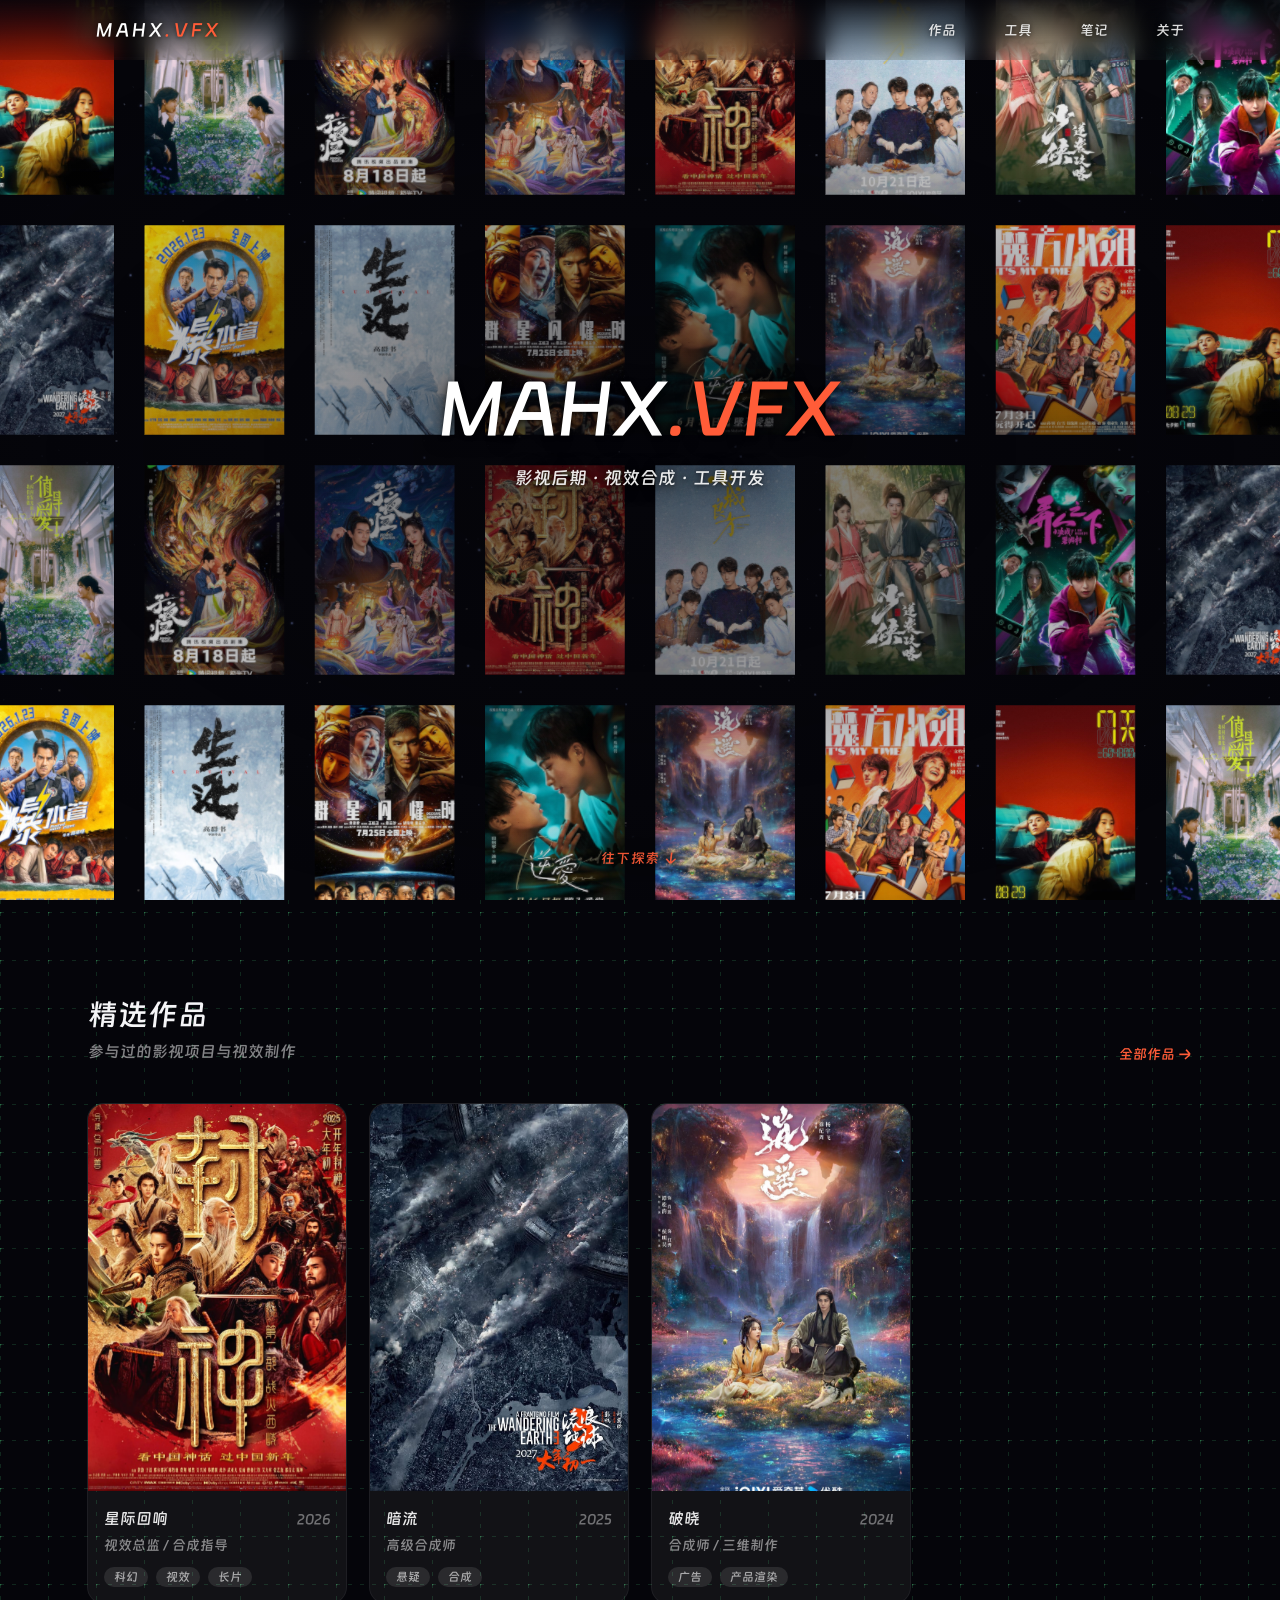
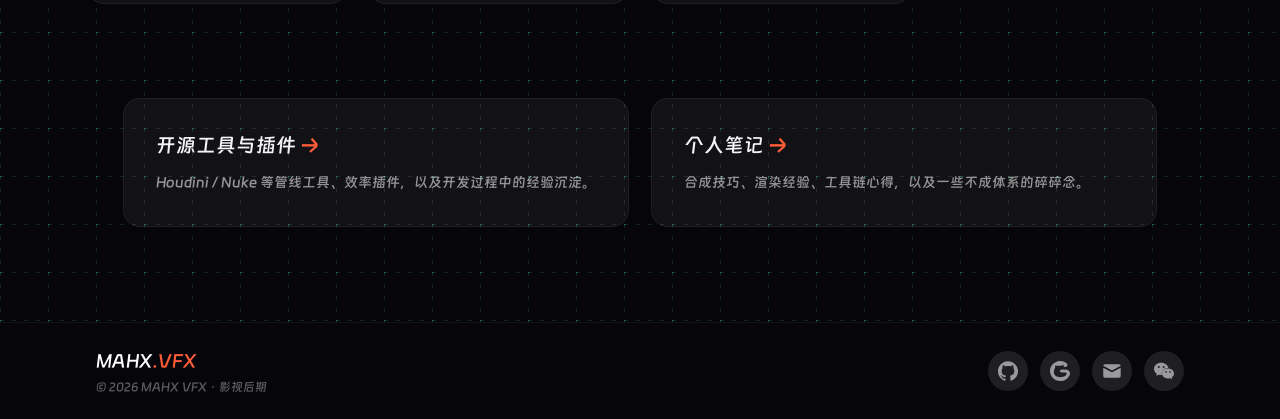
==== commit da6f7a45: "deploy: 源码 bf026ed 的构建产物" ====
--- a/index.html
+++ b/index.html
@@ -1,5 +1,8 @@
-<!DOCTYPE html><html lang="zh-CN"> <head><meta charset="UTF-8"><meta name="viewport" content="width=device-width, initial-scale=1.0"><!-- 页内换页（view transitions）：导航不整页刷新，文档不卸载，
-         从根源消除跨文档导航的副作用（字体交换抖动 / 光标滞留） --><meta name="astro-view-transitions-enabled" content="true"> <meta name="astro-view-transitions-fallback" content="animate"><script type="module" src="/_astro/ClientRouter.astro_astro_type_script_index_0_lang.CnDxeVtR.js"></script><!-- 预载主字体：首访冷加载时尽早拉取，配合 font-display: block --><link rel="preload" href="/fonts/DingTalk-JinBuTi.woff2" as="font" type="font/woff2" crossorigin><!-- favicon 带版本参数：更新图标后升 v 强制浏览器换缓存（否则标签栏闪旧图标） --><link rel="icon" type="image/svg+xml" href="/favicon.svg?v=2"><meta name="description" content="影视后期工作者个人网站：作品集、开源工具与插件、个人笔记。"><meta name="generator" content="Astro v7.4.7"><meta property="og:title" content="MAHX VFX — 影视后期 · 视效合成 · 工具开发"><meta property="og:description" content="影视后期工作者个人网站：作品集、开源工具与插件、个人笔记。"><meta property="og:type" content="website"><title>MAHX VFX — 影视后期 · 视效合成 · 工具开发</title><link rel="stylesheet" href="/_astro/BaseLayout.DAQMum0-.css"></head> <body class="flex min-h-dvh flex-col"> <header class="text-over-wall fixed inset-x-0 top-0 z-40 backdrop-blur-md" style="background: linear-gradient(to bottom, rgba(5,5,10,0.9), rgba(5,5,10,0.35) 70%, rgba(5,5,10,0.15));"> <!-- 通栏导航（不限宽）：logo 与导航链接对称贴两端，桌面端内距 96px
+<!DOCTYPE html><!-- 海报清单预载：开场动画要等 manifest 才知道要加载哪 15 张墙图，
+     这条 fetch 原本排在 JS 之后（HTML → JS → manifest → 图片），
+     多出一整个 RTT。预载让浏览器与 JS 下载并行地取 manifest，
+     JS 跑起来时它多半已经在路上了 --> <link rel="preload" href="/media/posters/manifest.json" as="fetch" type="application/json" crossorigin>  <html lang="zh-CN"> <head><meta charset="UTF-8"><meta name="viewport" content="width=device-width, initial-scale=1.0"><!-- 页内换页（view transitions）：导航不整页刷新，文档不卸载，
+         从根源消除跨文档导航的副作用（字体交换抖动 / 光标滞留） --><meta name="astro-view-transitions-enabled" content="true"> <meta name="astro-view-transitions-fallback" content="animate"><script type="module" src="/_astro/ClientRouter.astro_astro_type_script_index_0_lang.CnDxeVtR.js"></script><!-- 预载主字体：首访冷加载时尽早拉取，配合 font-display: block --><link rel="preload" href="/fonts/DingTalk-JinBuTi.woff2" as="font" type="font/woff2" crossorigin><!-- favicon 带版本参数：更新图标后升 v 强制浏览器换缓存（否则标签栏闪旧图标） --><link rel="icon" type="image/svg+xml" href="/favicon.svg?v=2"><meta name="description" content="影视后期工作者个人网站：作品集、开源工具与插件、个人笔记。"><meta name="generator" content="Astro v7.4.7"><meta property="og:title" content="MAHX VFX — 影视后期 · 视效合成 · 工具开发"><meta property="og:description" content="影视后期工作者个人网站：作品集、开源工具与插件、个人笔记。"><meta property="og:type" content="website"><title>MAHX VFX — 影视后期 · 视效合成 · 工具开发</title><!-- 页面级 head 扩展（各页自行预载关键资源） --><link rel="stylesheet" href="/_astro/BaseLayout.CsPWu00r.css"></head> <body class="flex min-h-dvh flex-col"> <header class="text-over-wall fixed inset-x-0 top-0 z-40 backdrop-blur-md" style="background: linear-gradient(to bottom, rgba(5,5,10,0.9), rgba(5,5,10,0.35) 70%, rgba(5,5,10,0.15));"> <!-- 通栏导航（不限宽）：logo 与导航链接对称贴两端，桌面端内距 96px
        （用户要求空间感：24px 太贴边 → 48px → 再翻倍 96px；移动端保持
        24px）。不用 max-w 居中容器——那会把 logo 随屏宽推向中间 --><nav class="flex items-center justify-between px-6 md:px-24 py-4"> <a href="/" class="text-lg font-semibold tracking-[0.2em] text-white transition-colors hover:text-white">
 MAHX<span class="text-accent">.VFX</span> </a> <div class="flex gap-6 text-sm md:gap-12"> <a href="/works/" class="text-white/85 transition-colors hover:text-white"> 作品 </a><a href="/tools/" class="text-white/85 transition-colors hover:text-white"> 工具 </a><a href="/notes/" class="text-white/85 transition-colors hover:text-white"> 笔记 </a><a href="/about/" class="text-white/85 transition-colors hover:text-white"> 关于 </a> </div> </nav> </header>    <section class="relative h-screen w-full shrink-0 overflow-hidden bg-ink"> <div id="poster-wall" class="absolute inset-0" aria-hidden="true"></div> <div class="hero-scrim pointer-events-none absolute inset-0 z-[4]" aria-hidden="true"></div> <div class="hero-copy pointer-events-none absolute inset-0 z-[5] flex flex-col items-center justify-center pb-14 text-center"> <h1 class="text-over-wall mt-5 text-5xl font-bold tracking-wide md:text-7xl"> <span class="text-white">MAHX</span><span class="text-accent">.VFX</span> </h1> <p class="text-over-wall mt-5 text-base text-white/90 md:text-lg">
@@ -20,10 +23,12 @@
 </p> </a> </div> </section>  <!-- bg-ink 纯黑底：盖住 body 的网格背景，页脚信息落在纯黑色块上（用户要求）。
      布局参考用户提供的名片式页脚：左 logo 字标 + 右一排圆形社交图标 --><footer class="mt-auto border-t border-white/5 bg-ink px-6 py-6 md:px-24" data-astro-cid-nns7i3if> <div class="flex flex-col gap-5 sm:flex-row sm:items-center sm:justify-between" data-astro-cid-nns7i3if> <div data-astro-cid-nns7i3if> <p class="text-lg font-bold tracking-wide text-white" data-astro-cid-nns7i3if>MAHX<span class="text-accent" data-astro-cid-nns7i3if>.VFX</span></p> <p class="mt-1 text-xs text-white/35" data-astro-cid-nns7i3if>© 2026 MAHX VFX · 影视后期</p> </div> <ul class="flex items-center gap-3" data-astro-cid-nns7i3if> <li data-astro-cid-nns7i3if> <a href="https://github.com/mahx-vfx" target="_blank" rel="noopener" aria-label="GitHub" title="GitHub" class="flex h-10 w-10 items-center justify-center rounded-full bg-white/10 text-white/55 transition-colors hover:bg-white/20 hover:text-white" data-astro-cid-nns7i3if> <svg class="h-5 w-5" viewBox="0 0 24 24" fill="currentColor" aria-hidden="true" data-astro-cid-nns7i3if> <path d="M12 .297c-6.63 0-12 5.373-12 12 0 5.303 3.438 9.8 8.205 11.385.6.113.82-.258.82-.577 0-.285-.01-1.04-.015-2.04-3.338.724-4.042-1.61-4.042-1.61C4.422 18.07 3.633 17.7 3.633 17.7c-1.087-.744.084-.729.084-.729 1.205.084 1.838 1.236 1.838 1.236 1.07 1.835 2.809 1.305 3.495.998.108-.776.417-1.305.76-1.605-2.665-.3-5.466-1.332-5.466-5.93 0-1.31.465-2.38 1.235-3.22-.135-.303-.54-1.523.105-3.176 0 0 1.005-.322 3.3 1.23.96-.267 1.98-.399 3-.405 1.02.006 2.04.138 3 .405 2.28-1.552 3.285-1.23 3.285-1.23.645 1.653.24 2.873.12 3.176.765.84 1.23 1.91 1.23 3.22 0 4.61-2.805 5.625-5.475 5.92.42.36.81 1.096.81 2.22 0 1.606-.015 2.896-.015 3.286 0 .315.21.69.825.57C20.565 22.092 24 17.592 24 12.297c0-6.627-5.373-12-12-12" data-astro-cid-nns7i3if></path> </svg> </a> </li><li data-astro-cid-nns7i3if> <a href="https://gitcode.com/mahx-vfx" target="_blank" rel="noopener" aria-label="GitCode" title="GitCode" class="flex h-10 w-10 items-center justify-center rounded-full bg-white/10 text-white/55 transition-colors hover:bg-white/20 hover:text-white" data-astro-cid-nns7i3if> <svg class="h-5 w-5" viewBox="0 0 24 24" fill="currentColor" aria-hidden="true" data-astro-cid-nns7i3if> <path d="m15.585 4.586.486-.274q.032.17.06.303c.032.158.06.289.072.418.103 1.118.665 1.941 1.462 2.127 1.165.27 2.264-.177 2.856-1.164.711-1.184.403-2.634-.808-3.507C16.346.061 12.647-.609 8.663.56.072 3.095-2.867 13.65 3.23 20.122c2.608 2.769 5.92 3.964 9.68 3.873 4.817-.113 8.285-2.513 10.5-6.674 1.57-2.952-.137-6.178-3.405-6.849a21 21 0 0 0-5.675-.362 4.8 4.8 0 0 0-1.805.548c-.625.325-.805.998-.735 1.666.065.608.531.972 1.086 1.064 1.118.175 2.25.277 3.378.37.327.027.657.03.986.033.473.005.944.01 1.405.086 1.314.217 1.766 1.284 1.09 2.425a4.7 4.7 0 0 1-.577.766 6.55 6.55 0 0 1-3.318 1.964c-2.333.57-4.669.603-6.99-.13-2.645-.835-4.221-2.777-4.277-5.392A9.1 9.1 0 0 1 5.76 8.907c.36-.654.558-1.327.503-2.067a26 26 0 0 1-.05-.972l-.025-.565q.401.084.792.212c1.011.406 2.007.592 3.102.294a5.6 5.6 0 0 1 1.902-.122 4.76 4.76 0 0 0 2.921-.714c.218-.128.439-.251.681-.387" data-astro-cid-nns7i3if></path> </svg> </a> </li> <li data-astro-cid-nns7i3if> <button type="button" data-copy="mahx-vfx@qq.com" aria-label="复制邮箱地址 mahx-vfx@qq.com" title="邮箱 mahx-vfx@qq.com（点击复制）" class="flex h-10 w-10 items-center justify-center rounded-full bg-white/10 text-white/55 transition-colors hover:bg-white/20 hover:text-white relative cursor-pointer" data-astro-cid-nns7i3if> <svg class="h-5 w-5" viewBox="0 0 1024 1024" fill="currentColor" aria-hidden="true" data-astro-cid-nns7i3if> <path d="M153.2 163.1h714.8c48.8 0 88.7 38.5 89.3 85.9L510.9 491.5 64.3 249.2c.4-47.5 40-86.1 88.9-86.1zM64.3 342l-.4 429.1c0 47.8 40.2 86.9 89.3 86.9h714.8c49.1 0 89.3-39.1 89.3-86.9V341.8L521.3 573c-6.7 3.6-14.7 3.6-21.4 0L64.3 342z" data-astro-cid-nns7i3if></path> </svg> <span class="copy-tip" aria-live="polite" data-astro-cid-nns7i3if>已复制</span> </button> </li><li data-astro-cid-nns7i3if> <button type="button" data-copy="MAHX_VFX" aria-label="复制微信号 MAHX_VFX" title="微信号 MAHX_VFX（点击复制）" class="flex h-10 w-10 items-center justify-center rounded-full bg-white/10 text-white/55 transition-colors hover:bg-white/20 hover:text-white relative cursor-pointer" data-astro-cid-nns7i3if> <svg class="h-5 w-5" viewBox="0 0 24 24" fill="currentColor" aria-hidden="true" data-astro-cid-nns7i3if> <path d="M8.691 2.188C3.891 2.188 0 5.476 0 9.53c0 2.212 1.17 4.203 3.002 5.55a.59.59 0 0 1 .213.665l-.39 1.48c-.019.07-.048.141-.048.213 0 .163.13.295.29.295a.326.326 0 0 0 .167-.054l1.903-1.114a.864.864 0 0 1 .717-.098 10.16 10.16 0 0 0 2.837.403c.276 0 .543-.027.811-.05-.857-2.578.157-4.972 1.932-6.446 1.703-1.415 3.882-1.98 5.853-1.838-.576-3.583-4.196-6.348-8.596-6.348zM5.785 5.991c.642 0 1.162.529 1.162 1.18a1.17 1.17 0 0 1-1.162 1.178A1.17 1.17 0 0 1 4.623 7.17c0-.651.52-1.18 1.162-1.18zm5.813 0c.642 0 1.162.529 1.162 1.18a1.17 1.17 0 0 1-1.162 1.178 1.17 1.17 0 0 1-1.162-1.178c0-.651.52-1.18 1.162-1.18zm5.34 2.867c-1.797-.052-3.746.512-5.28 1.786-1.72 1.428-2.687 3.72-1.78 6.22.942 2.453 3.666 4.229 6.884 4.229.826 0 1.622-.12 2.361-.336a.722.722 0 0 1 .598.082l1.584.926a.272.272 0 0 0 .14.047c.134 0 .24-.111.24-.247 0-.06-.023-.12-.038-.177l-.327-1.233a.582.582 0 0 1-.023-.156.49.49 0 0 1 .201-.398C23.024 18.48 24 16.82 24 14.98c0-3.21-2.931-5.837-6.656-6.088V8.89c-.135-.01-.27-.027-.407-.03zm-2.53 3.274c.535 0 .969.44.969.982a.976.976 0 0 1-.969.983.976.976 0 0 1-.969-.983c0-.542.434-.982.97-.982zm4.844 0c.535 0 .969.44.969.982a.976.976 0 0 1-.969.983.976.976 0 0 1-.969-.983c0-.542.434-.982.969-.982z" data-astro-cid-nns7i3if></path> </svg> <span class="copy-tip" aria-live="polite" data-astro-cid-nns7i3if>已复制</span> </button> </li> </ul> </div> </footer><!-- 复制到剪贴板：事件委托绑在 document 上——组件 <script> 在页内换页（view
      transitions）后不会重复执行，但 document 监听常驻，页脚元素换页重建也能命中。
-     navigator.clipboard 在部分内嵌 webview / 非安全上下文里会挂起（既不 resolve
-     也不 reject）或被权限策略拒绝，所以限时 800ms 兜底转 execCommand，
-     并以真实写入结果反馈（失败显示「复制失败」，不做假反馈） --><!-- 复制到剪贴板：事件委托绑在 document 上——组件 <script> 在页内换页（view
-     transitions）后不会重复执行，但 document 监听常驻，页脚元素换页重建也能命中。
-     写入只用同步的 execCommand：在用户手势内执行，所有浏览器支持，且 Windows
-     剪贴板历史（Win+V）能正常记录——writeText 的异步写入会被 Win+V 历史跳过
-     （实测），不做兜底路径 --><script type="module">document.addEventListener(`click`,e=>{let t=e.target.closest?.(`[data-copy]`);if(!t)return;let n=document.createElement(`textarea`);n.value=t.dataset.copy??``,n.setAttribute(`readonly`,``),n.style.position=`fixed`,n.style.top=`-9999px`,document.body.appendChild(n),n.select();let r=document.execCommand(`copy`);n.remove();let i=t.querySelector(`.copy-tip`);i&&(i.textContent=r?`已复制`:`复制失败`,i.classList.add(`is-shown`),setTimeout(()=>i.classList.remove(`is-shown`),1600))});</script><script type="module">window.addEventListener(`pageshow`,()=>{let e=document.body;e.style.pointerEvents=`none`,requestAnimationFrame(()=>{e.style.pointerEvents=``})});</script> </body> </html><script type="module" src="/_astro/index.astro_astro_type_script_index_0_lang.48Yqc8uM.js"></script>+     写入只用 navigator.clipboard.writeText 单路径，**不做任何兜底**：
+     实测（正常窗口模式）writeText 的异步写入**会被 Windows 剪贴板历史（Win+V）
+     正常记录**——剪贴板历史不区分同步/异步写入。早前「writeText 不进 Win+V」
+     的结论来自浏览器**无痕窗口**，该模式下剪贴板历史本就不工作，据此否定
+     writeText 是误判，勿再翻回去（详见 AGENTS.md）。
+     Chrome 的异步 Clipboard API 是标准路径：Chrome/Edge/Firefox/Safari 16.4+
+     均支持；需安全上下文（HTTPS 或 localhost），非安全上下文下 navigator.clipboard
+     不存在 → 直接判失败，不做回退。
+     写成功 → 已复制；被拒（权限/非安全上下文）→ 复制失败 --><script type="module">document.addEventListener(`click`,e=>{let t=e.target.closest?.(`[data-copy]`);if(!t)return;let n=t.dataset.copy??``,r=t.querySelector(`.copy-tip`),i=e=>{r&&(r.textContent=e?`已复制`:`复制失败`,r.classList.add(`is-shown`),setTimeout(()=>r.classList.remove(`is-shown`),1600))};navigator.clipboard?.writeText?navigator.clipboard.writeText(n).then(()=>i(!0),()=>i(!1)):i(!1)});</script><script type="module">window.addEventListener(`pageshow`,()=>{let e=document.body;e.style.pointerEvents=`none`,requestAnimationFrame(()=>{e.style.pointerEvents=``})});</script> </body> </html><script type="module" src="/_astro/index.astro_astro_type_script_index_0_lang.CJEZFi2r.js"></script>
--- a/_astro/BaseLayout.CsPWu00r.css
+++ b/_astro/BaseLayout.CsPWu00r.css
@@ -0,0 +1,2 @@
+/*! tailwindcss v4.3.4 | MIT License | https://tailwindcss.com */
+@layer properties{@supports (((-webkit-hyphens:none)) and (not (margin-trim:block))) or ((-moz-orient:inline) and (not (color:rgb(from red r g b)))){*,:before,:after,::backdrop{--tw-translate-x:0;--tw-translate-y:0;--tw-translate-z:0;--tw-rotate-x:initial;--tw-rotate-y:initial;--tw-rotate-z:initial;--tw-skew-x:initial;--tw-skew-y:initial;--tw-space-y-reverse:0;--tw-border-style:solid;--tw-leading:initial;--tw-font-weight:initial;--tw-tracking:initial;--tw-shadow:0 0 #0000;--tw-shadow-color:initial;--tw-shadow-alpha:100%;--tw-inset-shadow:0 0 #0000;--tw-inset-shadow-color:initial;--tw-inset-shadow-alpha:100%;--tw-ring-color:initial;--tw-ring-shadow:0 0 #0000;--tw-inset-ring-color:initial;--tw-inset-ring-shadow:0 0 #0000;--tw-ring-inset:initial;--tw-ring-offset-width:0px;--tw-ring-offset-color:#fff;--tw-ring-offset-shadow:0 0 #0000;--tw-blur:initial;--tw-brightness:initial;--tw-contrast:initial;--tw-grayscale:initial;--tw-hue-rotate:initial;--tw-invert:initial;--tw-opacity:initial;--tw-saturate:initial;--tw-sepia:initial;--tw-drop-shadow:initial;--tw-drop-shadow-color:initial;--tw-drop-shadow-alpha:100%;--tw-drop-shadow-size:initial;--tw-backdrop-blur:initial;--tw-backdrop-brightness:initial;--tw-backdrop-contrast:initial;--tw-backdrop-grayscale:initial;--tw-backdrop-hue-rotate:initial;--tw-backdrop-invert:initial;--tw-backdrop-opacity:initial;--tw-backdrop-saturate:initial;--tw-backdrop-sepia:initial;--tw-duration:initial;--tw-scale-x:1;--tw-scale-y:1;--tw-scale-z:1}}}@layer theme{:root,:host{--font-sans:"DingTalk JinBuTi", "Inter", "PingFang SC", "Hiragino Sans GB", "Microsoft YaHei", system-ui, sans-serif;--font-mono:ui-monospace, SFMono-Regular, Menlo, Monaco, Consolas, "Liberation Mono", "Courier New", monospace;--color-amber-300:oklch(87.9% .169 91.605);--color-amber-400:oklch(82.8% .189 84.429);--color-emerald-300:oklch(84.5% .143 164.978);--color-emerald-400:oklch(76.5% .177 163.223);--color-white:#fff;--spacing:.25rem;--container-3xl:48rem;--container-4xl:56rem;--container-5xl:64rem;--container-6xl:72rem;--text-xs:.75rem;--text-xs--line-height:calc(1 / .75);--text-sm:.875rem;--text-sm--line-height:calc(1.25 / .875);--text-base:1rem;--text-base--line-height:calc(1.5 / 1);--text-lg:1.125rem;--text-lg--line-height:calc(1.75 / 1.125);--text-xl:1.25rem;--text-xl--line-height:calc(1.75 / 1.25);--text-2xl:1.5rem;--text-2xl--line-height:calc(2 / 1.5);--text-3xl:1.875rem;--text-3xl--line-height:calc(2.25 / 1.875);--text-4xl:2.25rem;--text-4xl--line-height:calc(2.5 / 2.25);--text-5xl:3rem;--text-5xl--line-height:1;--text-7xl:4.5rem;--text-7xl--line-height:1;--text-8xl:6rem;--text-8xl--line-height:1;--font-weight-normal:400;--font-weight-semibold:600;--font-weight-bold:700;--tracking-wide:.025em;--tracking-wider:.05em;--leading-relaxed:1.625;--radius-2xl:1rem;--blur-md:12px;--aspect-video:16 / 9;--default-transition-duration:.15s;--default-transition-timing-function:cubic-bezier(.4, 0, .2, 1);--default-font-family:var(--font-sans);--default-mono-font-family:var(--font-mono);--color-ink:#05050a;--color-accent:#ff5c38}}@layer base{*,:after,:before,::backdrop{box-sizing:border-box;border:0 solid;margin:0;padding:0}::file-selector-button{box-sizing:border-box;border:0 solid;margin:0;padding:0}html,:host{-webkit-text-size-adjust:100%;tab-size:4;line-height:1.5;font-family:var(--default-font-family,-apple-system, BlinkMacSystemFont, "Segoe UI", Roboto, "Helvetica Neue", "Noto Sans", Arial, sans-serif, "Apple Color Emoji", "Segoe UI Emoji", "Segoe UI Symbol", "Noto Color Emoji");font-feature-settings:var(--default-font-feature-settings,normal);font-variation-settings:var(--default-font-variation-settings,normal);-webkit-tap-highlight-color:transparent}hr{height:0;color:inherit;border-top-width:1px}abbr:where([title]){text-decoration:underline dotted}h1,h2,h3,h4,h5,h6{font-size:inherit;font-weight:inherit}a{color:inherit;-webkit-text-decoration:inherit;-webkit-text-decoration:inherit;-webkit-text-decoration:inherit;text-decoration:inherit}b,strong{font-weight:bolder}code,kbd,samp,pre{font-family:var(--default-mono-font-family,ui-monospace, SFMono-Regular, Menlo, Monaco, Consolas, "Liberation Mono", "Courier New", monospace);font-feature-settings:var(--default-mono-font-feature-settings,normal);font-variation-settings:var(--default-mono-font-variation-settings,normal);font-size:1em}small{font-size:80%}sub,sup{vertical-align:baseline;font-size:75%;line-height:0;position:relative}sub{bottom:-.25em}sup{top:-.5em}table{text-indent:0;border-color:inherit;border-collapse:collapse}:-moz-focusring:where(:not(iframe)){outline:auto}progress{vertical-align:baseline}summary{display:list-item}ol,ul,menu{list-style:none}img,svg,video,canvas,audio,iframe,embed,object{vertical-align:middle;display:block}img,video{max-width:100%;height:auto}button,input,select,optgroup,textarea{font:inherit;font-feature-settings:inherit;font-variation-settings:inherit;letter-spacing:inherit;color:inherit;opacity:1;background-color:#0000;border-radius:0}::file-selector-button{font:inherit;font-feature-settings:inherit;font-variation-settings:inherit;letter-spacing:inherit;color:inherit;opacity:1;background-color:#0000;border-radius:0}:where(select:is([multiple],[size])) optgroup{font-weight:bolder}:where(select:is([multiple],[size])) optgroup option{padding-inline-start:20px}::file-selector-button{margin-inline-end:4px}::placeholder{opacity:1}@supports (not ((-webkit-appearance:-apple-pay-button))) or (contain-intrinsic-size:1px){::placeholder{color:currentColor}@supports (color:color-mix(in lab, red, red)){::placeholder{color:color-mix(in oklab, currentcolor 50%, transparent)}}}textarea{resize:vertical}::-webkit-search-decoration{-webkit-appearance:none}::-webkit-date-and-time-value{min-height:1lh;text-align:inherit}::-webkit-datetime-edit{display:inline-flex}::-webkit-datetime-edit-fields-wrapper{padding:0}::-webkit-datetime-edit{padding-block:0}::-webkit-datetime-edit-year-field{padding-block:0}::-webkit-datetime-edit-month-field{padding-block:0}::-webkit-datetime-edit-day-field{padding-block:0}::-webkit-datetime-edit-hour-field{padding-block:0}::-webkit-datetime-edit-minute-field{padding-block:0}::-webkit-datetime-edit-second-field{padding-block:0}::-webkit-datetime-edit-millisecond-field{padding-block:0}::-webkit-datetime-edit-meridiem-field{padding-block:0}::-webkit-calendar-picker-indicator{line-height:1}:-moz-ui-invalid{box-shadow:none}button,input:where([type=button],[type=reset],[type=submit]){appearance:button}::file-selector-button{appearance:button}::-webkit-inner-spin-button{height:auto}::-webkit-outer-spin-button{height:auto}[hidden]:where(:not([hidden=until-found])){display:none!important}}@layer components;@layer utilities{.pointer-events-none{pointer-events:none}.visible{visibility:visible}.absolute{position:absolute}.fixed{position:fixed}.relative{position:relative}.inset-0{inset:0}.inset-x-0{inset-inline:0}.top-0{top:0}.bottom-8{bottom:calc(var(--spacing) * 8)}.left-1\/2{left:50%}.z-40{z-index:40}.z-\[4\]{z-index:4}.z-\[5\]{z-index:5}.mx-auto{margin-inline:auto}.my-10{margin-block:calc(var(--spacing) * 10)}.mt-1{margin-top:var(--spacing)}.mt-1\.5{margin-top:calc(var(--spacing) * 1.5)}.mt-2{margin-top:calc(var(--spacing) * 2)}.mt-3{margin-top:calc(var(--spacing) * 3)}.mt-5{margin-top:calc(var(--spacing) * 5)}.mt-6{margin-top:calc(var(--spacing) * 6)}.mt-8{margin-top:calc(var(--spacing) * 8)}.mt-10{margin-top:calc(var(--spacing) * 10)}.mt-12{margin-top:calc(var(--spacing) * 12)}.mt-14{margin-top:calc(var(--spacing) * 14)}.mt-auto{margin-top:auto}.ml-1{margin-left:var(--spacing)}.block{display:block}.flex{display:flex}.grid{display:grid}.aspect-\[2\/3\]{aspect-ratio:2/3}.aspect-video{aspect-ratio:var(--aspect-video)}.h-1{height:var(--spacing)}.h-5{height:calc(var(--spacing) * 5)}.h-10{height:calc(var(--spacing) * 10)}.h-full{height:100%}.h-screen{height:100vh}.min-h-dvh{min-height:100dvh}.w-1{width:var(--spacing)}.w-5{width:calc(var(--spacing) * 5)}.w-10{width:calc(var(--spacing) * 10)}.w-full{width:100%}.max-w-3xl{max-width:var(--container-3xl)}.max-w-4xl{max-width:var(--container-4xl)}.max-w-5xl{max-width:var(--container-5xl)}.max-w-6xl{max-width:var(--container-6xl)}.flex-1{flex:1}.shrink{flex-shrink:1}.shrink-0{flex-shrink:0}.-translate-x-1\/2{--tw-translate-x:calc(calc(1 / 2 * 100%) * -1);translate:var(--tw-translate-x) var(--tw-translate-y)}.transform{transform:var(--tw-rotate-x, ) var(--tw-rotate-y, ) var(--tw-rotate-z, ) var(--tw-skew-x, ) var(--tw-skew-y, )}.cursor-pointer{cursor:pointer}.resize{resize:both}.scroll-mt-24{scroll-margin-top:calc(var(--spacing) * 24)}.grid-cols-2{grid-template-columns:repeat(2,minmax(0,1fr))}.flex-col{flex-direction:column}.flex-wrap{flex-wrap:wrap}.items-baseline{align-items:baseline}.items-center{align-items:center}.items-end{align-items:flex-end}.justify-between{justify-content:space-between}.justify-center{justify-content:center}.gap-2{gap:calc(var(--spacing) * 2)}.gap-3{gap:calc(var(--spacing) * 3)}.gap-4{gap:calc(var(--spacing) * 4)}.gap-5{gap:calc(var(--spacing) * 5)}.gap-6{gap:calc(var(--spacing) * 6)}:where(.space-y-4>:not(:last-child)){--tw-space-y-reverse:0;margin-block-start:calc(calc(var(--spacing) * 4) * var(--tw-space-y-reverse));margin-block-end:calc(calc(var(--spacing) * 4) * calc(1 - var(--tw-space-y-reverse)))}.gap-x-5{column-gap:calc(var(--spacing) * 5)}.gap-y-2{row-gap:calc(var(--spacing) * 2)}.overflow-hidden{overflow:hidden}.rounded-2xl{border-radius:var(--radius-2xl)}.rounded-full{border-radius:2147483647px}.border{border-style:var(--tw-border-style);border-width:1px}.border-t{border-top-style:var(--tw-border-style);border-top-width:1px}.border-l-2{border-left-style:var(--tw-border-style);border-left-width:2px}.border-accent{border-color:var(--color-accent)}.border-white\/5{border-color:#ffffff0d}@supports (color:color-mix(in lab, red, red)){.border-white\/5{border-color:color-mix(in oklab, var(--color-white) 5%, transparent)}}.border-white\/10{border-color:#ffffff1a}@supports (color:color-mix(in lab, red, red)){.border-white\/10{border-color:color-mix(in oklab, var(--color-white) 10%, transparent)}}.bg-amber-400\/15{background-color:#fcbb0026}@supports (color:color-mix(in lab, red, red)){.bg-amber-400\/15{background-color:color-mix(in oklab, var(--color-amber-400) 15%, transparent)}}.bg-emerald-400\/15{background-color:#00d29426}@supports (color:color-mix(in lab, red, red)){.bg-emerald-400\/15{background-color:color-mix(in oklab, var(--color-emerald-400) 15%, transparent)}}.bg-ink{background-color:var(--color-ink)}.bg-white\/5{background-color:#ffffff0d}@supports (color:color-mix(in lab, red, red)){.bg-white\/5{background-color:color-mix(in oklab, var(--color-white) 5%, transparent)}}.bg-white\/10{background-color:#ffffff1a}@supports (color:color-mix(in lab, red, red)){.bg-white\/10{background-color:color-mix(in oklab, var(--color-white) 10%, transparent)}}.bg-white\/70{background-color:#ffffffb3}@supports (color:color-mix(in lab, red, red)){.bg-white\/70{background-color:color-mix(in oklab, var(--color-white) 70%, transparent)}}.object-cover{object-fit:cover}.p-4{padding:calc(var(--spacing) * 4)}.p-6{padding:calc(var(--spacing) * 6)}.p-7{padding:calc(var(--spacing) * 7)}.p-8{padding:calc(var(--spacing) * 8)}.px-2\.5{padding-inline:calc(var(--spacing) * 2.5)}.px-6{padding-inline:calc(var(--spacing) * 6)}.py-0\.5{padding-block:calc(var(--spacing) * .5)}.py-4{padding-block:calc(var(--spacing) * 4)}.py-6{padding-block:calc(var(--spacing) * 6)}.py-24{padding-block:calc(var(--spacing) * 24)}.pt-32{padding-top:calc(var(--spacing) * 32)}.pb-14{padding-bottom:calc(var(--spacing) * 14)}.pb-24{padding-bottom:calc(var(--spacing) * 24)}.pl-4{padding-left:calc(var(--spacing) * 4)}.text-center{text-align:center}.font-mono{font-family:var(--font-mono)}.text-2xl{font-size:var(--text-2xl);line-height:var(--tw-leading,var(--text-2xl--line-height))}.text-3xl{font-size:var(--text-3xl);line-height:var(--tw-leading,var(--text-3xl--line-height))}.text-4xl{font-size:var(--text-4xl);line-height:var(--tw-leading,var(--text-4xl--line-height))}.text-5xl{font-size:var(--text-5xl);line-height:var(--tw-leading,var(--text-5xl--line-height))}.text-7xl{font-size:var(--text-7xl);line-height:var(--tw-leading,var(--text-7xl--line-height))}.text-base{font-size:var(--text-base);line-height:var(--tw-leading,var(--text-base--line-height))}.text-lg{font-size:var(--text-lg);line-height:var(--tw-leading,var(--text-lg--line-height))}.text-sm{font-size:var(--text-sm);line-height:var(--tw-leading,var(--text-sm--line-height))}.text-xl{font-size:var(--text-xl);line-height:var(--tw-leading,var(--text-xl--line-height))}.text-xs{font-size:var(--text-xs);line-height:var(--tw-leading,var(--text-xs--line-height))}.leading-relaxed{--tw-leading:var(--leading-relaxed);line-height:var(--leading-relaxed)}.font-bold{--tw-font-weight:var(--font-weight-bold);font-weight:var(--font-weight-bold)}.font-normal{--tw-font-weight:var(--font-weight-normal);font-weight:var(--font-weight-normal)}.font-semibold{--tw-font-weight:var(--font-weight-semibold);font-weight:var(--font-weight-semibold)}.tracking-\[0\.2em\]{--tw-tracking:.2em;letter-spacing:.2em}.tracking-wide{--tw-tracking:var(--tracking-wide);letter-spacing:var(--tracking-wide)}.tracking-wider{--tw-tracking:var(--tracking-wider);letter-spacing:var(--tracking-wider)}.text-accent{color:var(--color-accent)}.text-amber-300{color:var(--color-amber-300)}.text-emerald-300{color:var(--color-emerald-300)}.text-white{color:var(--color-white)}.text-white\/35{color:#ffffff59}@supports (color:color-mix(in lab, red, red)){.text-white\/35{color:color-mix(in oklab, var(--color-white) 35%, transparent)}}.text-white\/40{color:#fff6}@supports (color:color-mix(in lab, red, red)){.text-white\/40{color:color-mix(in oklab, var(--color-white) 40%, transparent)}}.text-white\/45{color:#ffffff73}@supports (color:color-mix(in lab, red, red)){.text-white\/45{color:color-mix(in oklab, var(--color-white) 45%, transparent)}}.text-white\/50{color:#ffffff80}@supports (color:color-mix(in lab, red, red)){.text-white\/50{color:color-mix(in oklab, var(--color-white) 50%, transparent)}}.text-white\/55{color:#ffffff8c}@supports (color:color-mix(in lab, red, red)){.text-white\/55{color:color-mix(in oklab, var(--color-white) 55%, transparent)}}.text-white\/60{color:#fff9}@supports (color:color-mix(in lab, red, red)){.text-white\/60{color:color-mix(in oklab, var(--color-white) 60%, transparent)}}.text-white\/70{color:#ffffffb3}@supports (color:color-mix(in lab, red, red)){.text-white\/70{color:color-mix(in oklab, var(--color-white) 70%, transparent)}}.text-white\/80{color:#fffc}@supports (color:color-mix(in lab, red, red)){.text-white\/80{color:color-mix(in oklab, var(--color-white) 80%, transparent)}}.text-white\/85{color:#ffffffd9}@supports (color:color-mix(in lab, red, red)){.text-white\/85{color:color-mix(in oklab, var(--color-white) 85%, transparent)}}.text-white\/90{color:#ffffffe6}@supports (color:color-mix(in lab, red, red)){.text-white\/90{color:color-mix(in oklab, var(--color-white) 90%, transparent)}}.ring-1{--tw-ring-shadow:var(--tw-ring-inset, ) 0 0 0 calc(1px + var(--tw-ring-offset-width)) var(--tw-ring-color,currentcolor);box-shadow:var(--tw-inset-shadow), var(--tw-inset-ring-shadow), var(--tw-ring-offset-shadow), var(--tw-ring-shadow), var(--tw-shadow)}.ring-white\/10{--tw-ring-color:#ffffff1a}@supports (color:color-mix(in lab, red, red)){.ring-white\/10{--tw-ring-color:color-mix(in oklab, var(--color-white) 10%, transparent)}}.filter{filter:var(--tw-blur, ) var(--tw-brightness, ) var(--tw-contrast, ) var(--tw-grayscale, ) var(--tw-hue-rotate, ) var(--tw-invert, ) var(--tw-saturate, ) var(--tw-sepia, ) var(--tw-drop-shadow, )}.backdrop-blur{--tw-backdrop-blur:blur(8px);backdrop-filter:var(--tw-backdrop-blur, ) var(--tw-backdrop-brightness, ) var(--tw-backdrop-contrast, ) var(--tw-backdrop-grayscale, ) var(--tw-backdrop-hue-rotate, ) var(--tw-backdrop-invert, ) var(--tw-backdrop-opacity, ) var(--tw-backdrop-saturate, ) var(--tw-backdrop-sepia, )}.backdrop-blur-md{--tw-backdrop-blur:blur(var(--blur-md));backdrop-filter:var(--tw-backdrop-blur, ) var(--tw-backdrop-brightness, ) var(--tw-backdrop-contrast, ) var(--tw-backdrop-grayscale, ) var(--tw-backdrop-hue-rotate, ) var(--tw-backdrop-invert, ) var(--tw-backdrop-opacity, ) var(--tw-backdrop-saturate, ) var(--tw-backdrop-sepia, )}.backdrop-filter{backdrop-filter:var(--tw-backdrop-blur, ) var(--tw-backdrop-brightness, ) var(--tw-backdrop-contrast, ) var(--tw-backdrop-grayscale, ) var(--tw-backdrop-hue-rotate, ) var(--tw-backdrop-invert, ) var(--tw-backdrop-opacity, ) var(--tw-backdrop-saturate, ) var(--tw-backdrop-sepia, )}.transition{transition-property:color,background-color,border-color,outline-color,text-decoration-color,fill,stroke,--tw-gradient-from,--tw-gradient-via,--tw-gradient-to,opacity,box-shadow,transform,translate,scale,rotate,filter,-webkit-backdrop-filter,backdrop-filter,display,content-visibility,overlay,pointer-events;transition-timing-function:var(--tw-ease,var(--default-transition-timing-function));transition-duration:var(--tw-duration,var(--default-transition-duration))}.transition-colors{transition-property:color,background-color,border-color,outline-color,text-decoration-color,fill,stroke,--tw-gradient-from,--tw-gradient-via,--tw-gradient-to;transition-timing-function:var(--tw-ease,var(--default-transition-timing-function));transition-duration:var(--tw-duration,var(--default-transition-duration))}.transition-opacity{transition-property:opacity;transition-timing-function:var(--tw-ease,var(--default-transition-timing-function));transition-duration:var(--tw-duration,var(--default-transition-duration))}.duration-300{--tw-duration:.3s;transition-duration:.3s}.duration-500{--tw-duration:.5s;transition-duration:.5s}.will-change-transform{will-change:transform}@media (hover:hover){:is(:where(.group):hover .group-hover\:scale-105){--tw-scale-x:105%;--tw-scale-y:105%;--tw-scale-z:105%;scale:var(--tw-scale-x) var(--tw-scale-y)}.hover\:-translate-y-0\.5:hover{--tw-translate-y:calc(var(--spacing) * -.5);translate:var(--tw-translate-x) var(--tw-translate-y)}.hover\:-translate-y-1:hover{--tw-translate-y:calc(var(--spacing) * -1);translate:var(--tw-translate-x) var(--tw-translate-y)}.hover\:bg-white\/20:hover{background-color:#fff3}@supports (color:color-mix(in lab, red, red)){.hover\:bg-white\/20:hover{background-color:color-mix(in oklab, var(--color-white) 20%, transparent)}}.hover\:text-white:hover{color:var(--color-white)}.hover\:opacity-80:hover{opacity:.8}.hover\:ring-white\/30:hover{--tw-ring-color:#ffffff4d}@supports (color:color-mix(in lab, red, red)){.hover\:ring-white\/30:hover{--tw-ring-color:color-mix(in oklab, var(--color-white) 30%, transparent)}}}@media (width>=40rem){.sm\:flex-row{flex-direction:row}.sm\:items-center{align-items:center}.sm\:justify-between{justify-content:space-between}}@media (width>=48rem){.md\:grid-cols-2{grid-template-columns:repeat(2,minmax(0,1fr))}.md\:grid-cols-3{grid-template-columns:repeat(3,minmax(0,1fr))}.md\:gap-12{gap:calc(var(--spacing) * 12)}.md\:px-24{padding-inline:calc(var(--spacing) * 24)}.md\:text-7xl{font-size:var(--text-7xl);line-height:var(--tw-leading,var(--text-7xl--line-height))}.md\:text-8xl{font-size:var(--text-8xl);line-height:var(--tw-leading,var(--text-8xl--line-height))}.md\:text-lg{font-size:var(--text-lg);line-height:var(--tw-leading,var(--text-lg--line-height))}}@media (width>=64rem){.lg\:grid-cols-4{grid-template-columns:repeat(4,minmax(0,1fr))}}}@font-face{font-family:DingTalk JinBuTi;src:url(/fonts/DingTalk-JinBuTi.woff2)format("woff2");font-weight:100 900;font-display:block}html{scroll-behavior:smooth;overflow-y:scroll}html.intro-lock body{height:100vh;overflow:hidden}body{background-color:var(--color-ink);color:#f5f5f7;font-family:var(--font-sans);-webkit-font-smoothing:antialiased;background-image:url("data:image/svg+xml,%3Csvg%20xmlns='http://www.w3.org/2000/svg'%20width='48'%20height='48'%3E%3Cpath%20d='M0,.5H48M.5,0V48'%20fill='none'%20stroke='%232e8b57'%20stroke-opacity='.25'%20stroke-width='1'%20stroke-dasharray='4%208'/%3E%3Ccircle%20cx='0'%20cy='0'%20r='1.6'%20fill='%2345b06e'%20fill-opacity='.39'/%3E%3C/svg%3E");background-size:48px 48px}::selection{background:var(--color-accent);color:#fff}.text-over-wall{text-shadow:0 2px 18px #000c,0 1px 4px #0000008c}.hero-scrim{opacity:0;background:radial-gradient(62% 52%,#05050aa8 0%,#05050a5c 55%,#0000 100%);transition:opacity 1.2s .1s}body.intro-done .hero-scrim{opacity:1}.hero-copy{opacity:0;transition:opacity 1.1s .15s,transform 1.1s .15s;transform:translateY(24px)}body.intro-done .hero-copy{opacity:1;transform:translateY(0)}.scroll-hint{opacity:0;transition:opacity 1s .8s}body.intro-done .scroll-hint{opacity:.92}.scroll-hint .arrow{animation:1.6s ease-in-out infinite hint-bob;display:inline-block}@keyframes hint-bob{0%,to{transform:translateY(0)}50%{transform:translateY(6px)}}@media (prefers-reduced-motion:reduce){html{scroll-behavior:auto}.hero-copy,.hero-scrim,.scroll-hint{transition:none}.scroll-hint .arrow{animation:none}}body:not(.intro-done) header{-webkit-backdrop-filter:none}.md-content{color:#ffffffc7;font-size:.975rem;line-height:1.85}.md-content h2{color:#fff;margin:2.2rem 0 .8rem;font-size:1.35rem;font-weight:600}.md-content h3{color:#fff;margin:1.6rem 0 .6rem;font-size:1.1rem;font-weight:600}.md-content p{margin:.9rem 0}.md-content ul,.md-content ol{margin:.9rem 0;padding-left:1.4rem}.md-content ul{list-style:outside}.md-content ol{list-style:decimal}.md-content li{margin:.35rem 0}.md-content a{color:var(--color-accent);text-underline-offset:3px;text-decoration:underline}.md-content img{border-radius:.75rem;max-width:100%;margin:1.2rem auto}.md-content blockquote{border-left:3px solid var(--color-accent);color:#ffffff8c;margin:1rem 0;padding-left:1rem}.md-content code{background:#ffffff14;border-radius:.3rem;padding:.1rem .4rem;font-size:.875em}.md-content pre{background:#ffffff0d;border:1px solid #ffffff14;border-radius:.75rem;margin:1.2rem 0;padding:1rem;overflow-x:auto}.md-content pre code{background:0 0;padding:0}.md-content hr{border:none;border-top:1px solid #ffffff1a;margin:2rem 0}@property --tw-translate-x{syntax:"*";inherits:false;initial-value:0}@property --tw-translate-y{syntax:"*";inherits:false;initial-value:0}@property --tw-translate-z{syntax:"*";inherits:false;initial-value:0}@property --tw-rotate-x{syntax:"*";inherits:false}@property --tw-rotate-y{syntax:"*";inherits:false}@property --tw-rotate-z{syntax:"*";inherits:false}@property --tw-skew-x{syntax:"*";inherits:false}@property --tw-skew-y{syntax:"*";inherits:false}@property --tw-space-y-reverse{syntax:"*";inherits:false;initial-value:0}@property --tw-border-style{syntax:"*";inherits:false;initial-value:solid}@property --tw-leading{syntax:"*";inherits:false}@property --tw-font-weight{syntax:"*";inherits:false}@property --tw-tracking{syntax:"*";inherits:false}@property --tw-shadow{syntax:"*";inherits:false;initial-value:0 0 #0000}@property --tw-shadow-color{syntax:"*";inherits:false}@property --tw-shadow-alpha{syntax:"<percentage>";inherits:false;initial-value:100%}@property --tw-inset-shadow{syntax:"*";inherits:false;initial-value:0 0 #0000}@property --tw-inset-shadow-color{syntax:"*";inherits:false}@property --tw-inset-shadow-alpha{syntax:"<percentage>";inherits:false;initial-value:100%}@property --tw-ring-color{syntax:"*";inherits:false}@property --tw-ring-shadow{syntax:"*";inherits:false;initial-value:0 0 #0000}@property --tw-inset-ring-color{syntax:"*";inherits:false}@property --tw-inset-ring-shadow{syntax:"*";inherits:false;initial-value:0 0 #0000}@property --tw-ring-inset{syntax:"*";inherits:false}@property --tw-ring-offset-width{syntax:"<length>";inherits:false;initial-value:0}@property --tw-ring-offset-color{syntax:"*";inherits:false;initial-value:#fff}@property --tw-ring-offset-shadow{syntax:"*";inherits:false;initial-value:0 0 #0000}@property --tw-blur{syntax:"*";inherits:false}@property --tw-brightness{syntax:"*";inherits:false}@property --tw-contrast{syntax:"*";inherits:false}@property --tw-grayscale{syntax:"*";inherits:false}@property --tw-hue-rotate{syntax:"*";inherits:false}@property --tw-invert{syntax:"*";inherits:false}@property --tw-opacity{syntax:"*";inherits:false}@property --tw-saturate{syntax:"*";inherits:false}@property --tw-sepia{syntax:"*";inherits:false}@property --tw-drop-shadow{syntax:"*";inherits:false}@property --tw-drop-shadow-color{syntax:"*";inherits:false}@property --tw-drop-shadow-alpha{syntax:"<percentage>";inherits:false;initial-value:100%}@property --tw-drop-shadow-size{syntax:"*";inherits:false}@property --tw-backdrop-blur{syntax:"*";inherits:false}@property --tw-backdrop-brightness{syntax:"*";inherits:false}@property --tw-backdrop-contrast{syntax:"*";inherits:false}@property --tw-backdrop-grayscale{syntax:"*";inherits:false}@property --tw-backdrop-hue-rotate{syntax:"*";inherits:false}@property --tw-backdrop-invert{syntax:"*";inherits:false}@property --tw-backdrop-opacity{syntax:"*";inherits:false}@property --tw-backdrop-saturate{syntax:"*";inherits:false}@property --tw-backdrop-sepia{syntax:"*";inherits:false}@property --tw-duration{syntax:"*";inherits:false}@property --tw-scale-x{syntax:"*";inherits:false;initial-value:1}@property --tw-scale-y{syntax:"*";inherits:false;initial-value:1}@property --tw-scale-z{syntax:"*";inherits:false;initial-value:1}.astro-route-announcer{clip:rect(0 0 0 0);clip-path:inset(50%);white-space:nowrap;width:1px;height:1px;position:absolute;top:0;left:0;overflow:hidden}.copy-tip[data-astro-cid-nns7i3if]{color:#05050a;white-space:nowrap;opacity:0;pointer-events:none;background:#fff;border-radius:.375rem;padding:.25rem .6rem;font-size:.75rem;line-height:1.25;transition:opacity .2s,transform .2s;position:absolute;top:-2.2rem;left:50%;transform:translate(-50%)translateY(2px)}.copy-tip[data-astro-cid-nns7i3if]:after{content:"";border:4px solid #0000;border-top-color:#fff;margin-left:-4px;position:absolute;top:100%;left:50%}.copy-tip[data-astro-cid-nns7i3if].is-shown{opacity:1;transform:translate(-50%)translateY(0)}
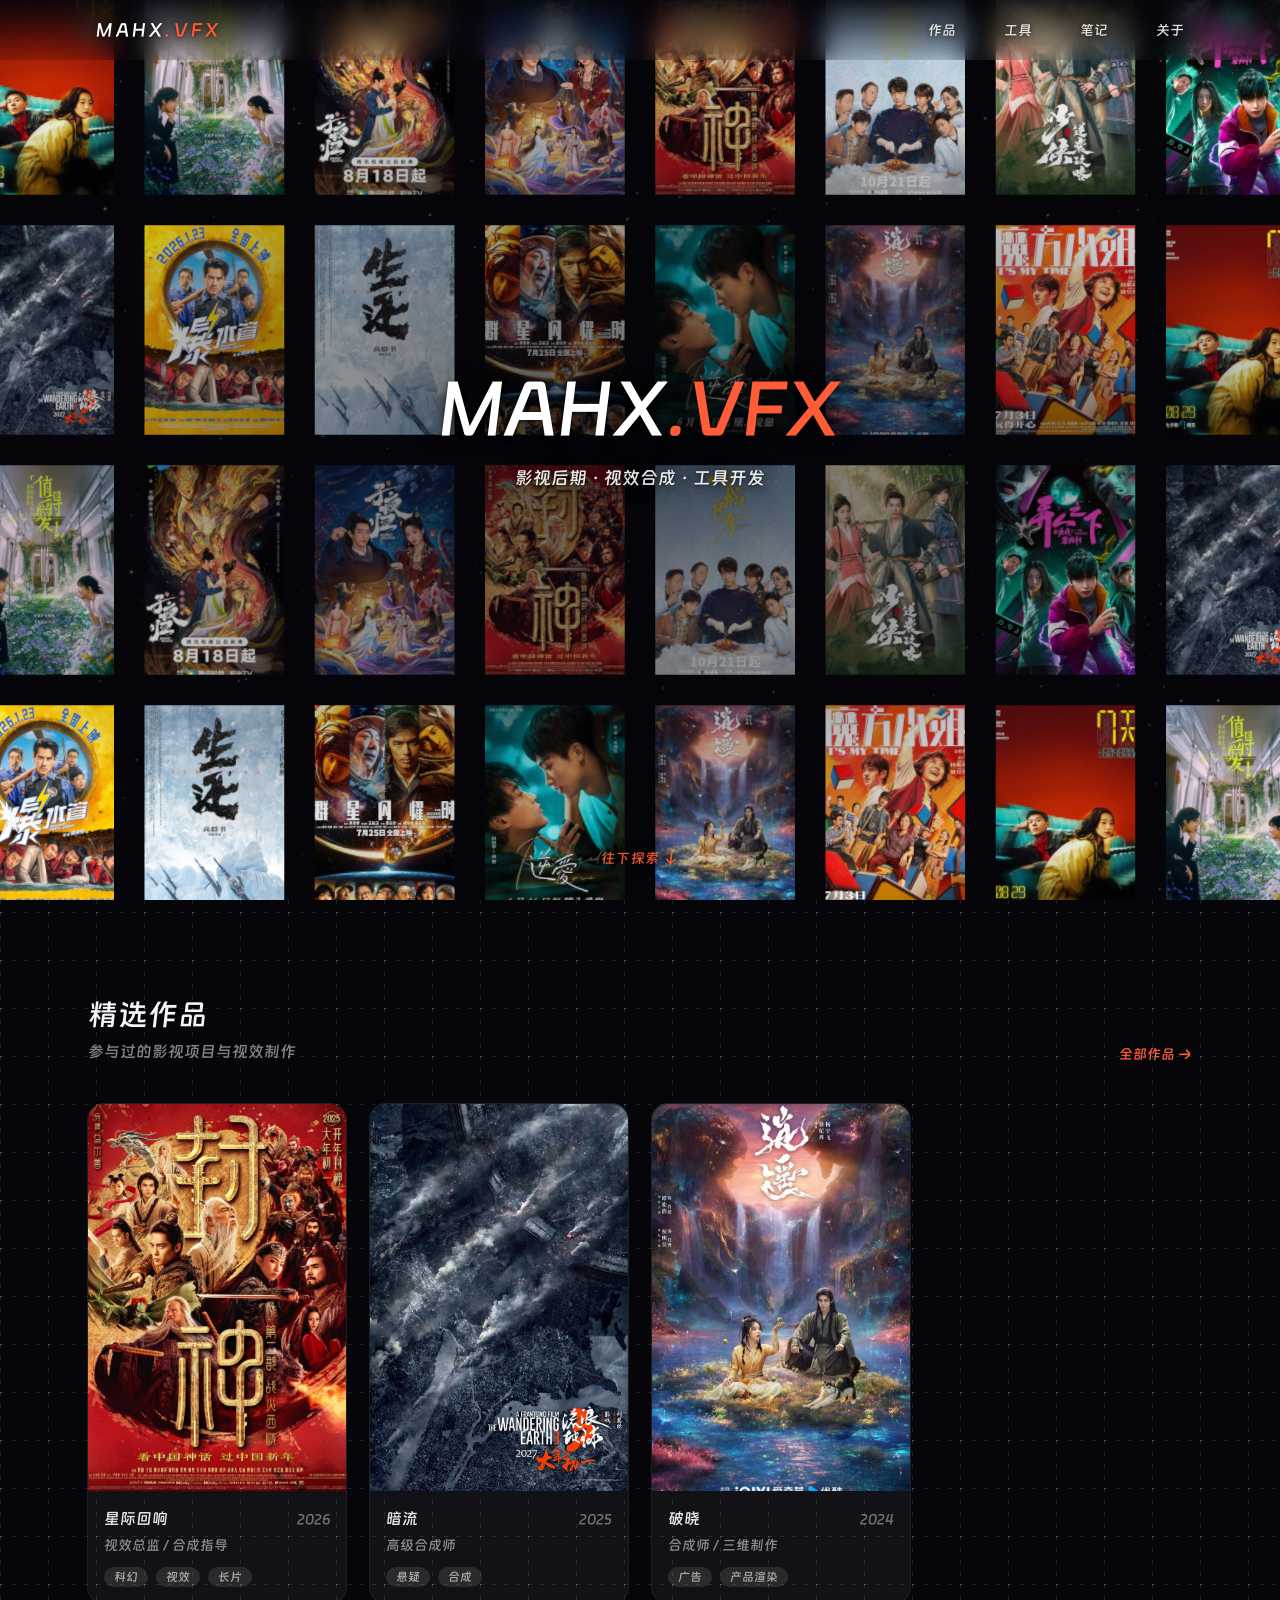
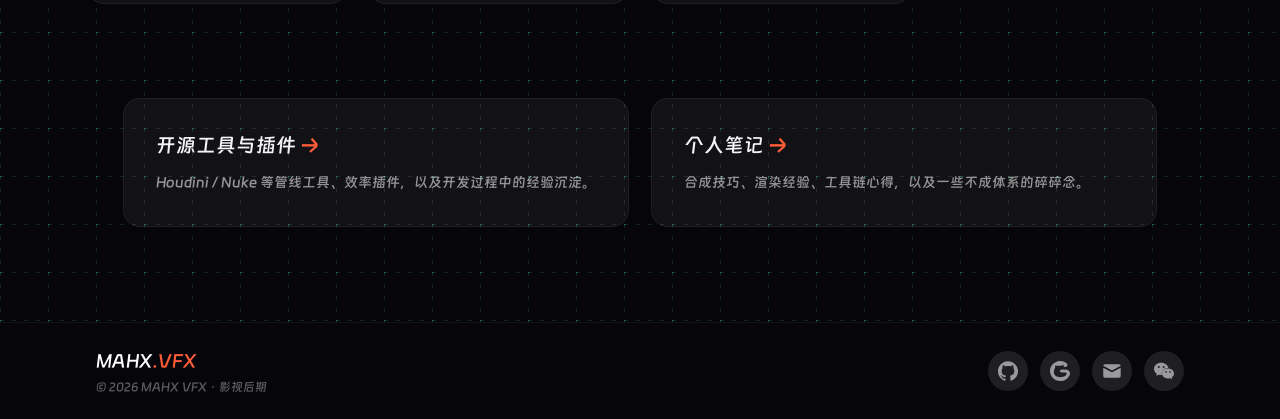
==== commit f7380022: "deploy: 源码 11d4dc9 的构建产物" ====
--- a/index.html
+++ b/index.html
@@ -31,4 +31,4 @@
      Chrome 的异步 Clipboard API 是标准路径：Chrome/Edge/Firefox/Safari 16.4+
      均支持；需安全上下文（HTTPS 或 localhost），非安全上下文下 navigator.clipboard
      不存在 → 直接判失败，不做回退。
-     写成功 → 已复制；被拒（权限/非安全上下文）→ 复制失败 --><script type="module">document.addEventListener(`click`,e=>{let t=e.target.closest?.(`[data-copy]`);if(!t)return;let n=t.dataset.copy??``,r=t.querySelector(`.copy-tip`),i=e=>{r&&(r.textContent=e?`已复制`:`复制失败`,r.classList.add(`is-shown`),setTimeout(()=>r.classList.remove(`is-shown`),1600))};navigator.clipboard?.writeText?navigator.clipboard.writeText(n).then(()=>i(!0),()=>i(!1)):i(!1)});</script><script type="module">window.addEventListener(`pageshow`,()=>{let e=document.body;e.style.pointerEvents=`none`,requestAnimationFrame(()=>{e.style.pointerEvents=``})});</script> </body> </html><script type="module" src="/_astro/index.astro_astro_type_script_index_0_lang.CJEZFi2r.js"></script>+     写成功 → 已复制；被拒（权限/非安全上下文）→ 复制失败 --><script type="module">document.addEventListener(`click`,e=>{let t=e.target.closest?.(`[data-copy]`);if(!t)return;let n=t.dataset.copy??``,r=t.querySelector(`.copy-tip`),i=e=>{r&&(r.textContent=e?`已复制`:`复制失败`,r.classList.add(`is-shown`),setTimeout(()=>r.classList.remove(`is-shown`),1600))};navigator.clipboard?.writeText?navigator.clipboard.writeText(n).then(()=>i(!0),()=>i(!1)):i(!1)});</script><script type="module">window.addEventListener(`pageshow`,()=>{let e=document.body;e.style.pointerEvents=`none`,requestAnimationFrame(()=>{e.style.pointerEvents=``})});</script> </body> </html><script type="module" src="/_astro/index.astro_astro_type_script_index_0_lang.BM7G1eAX.js"></script>
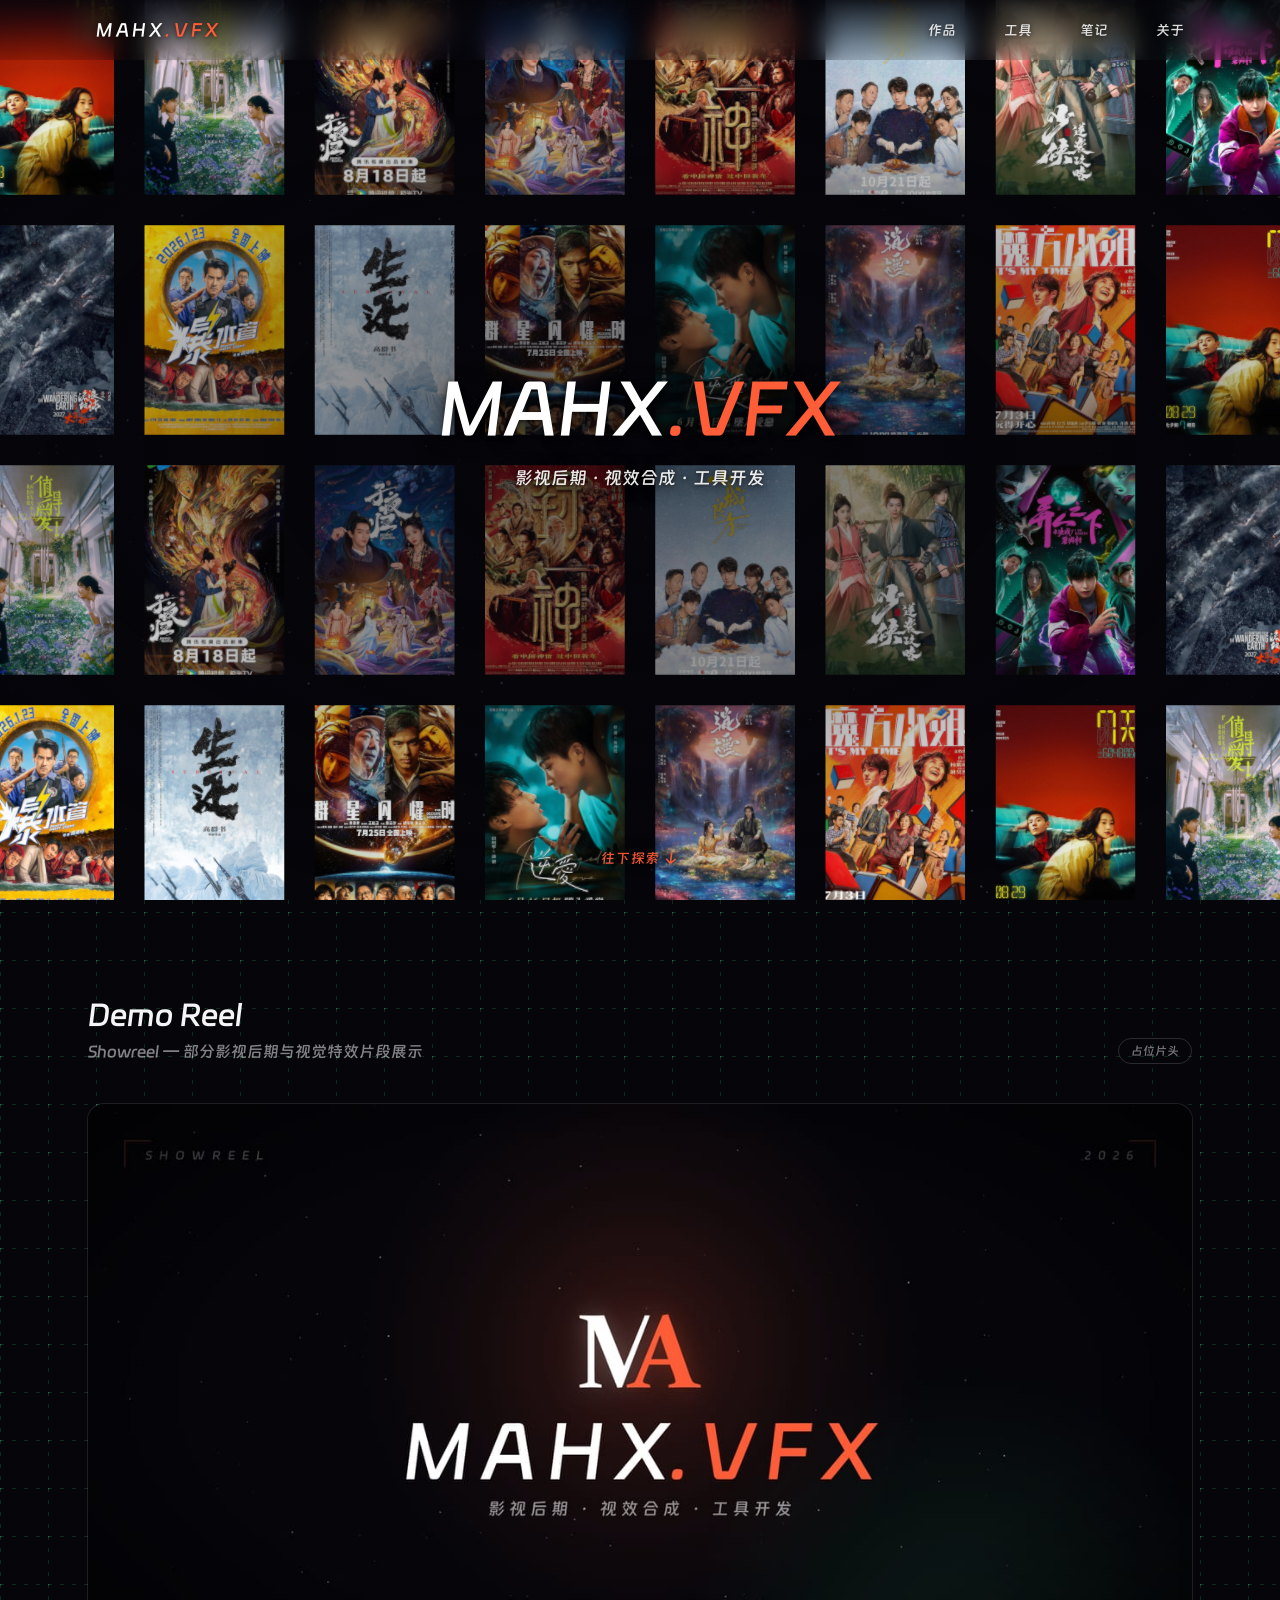
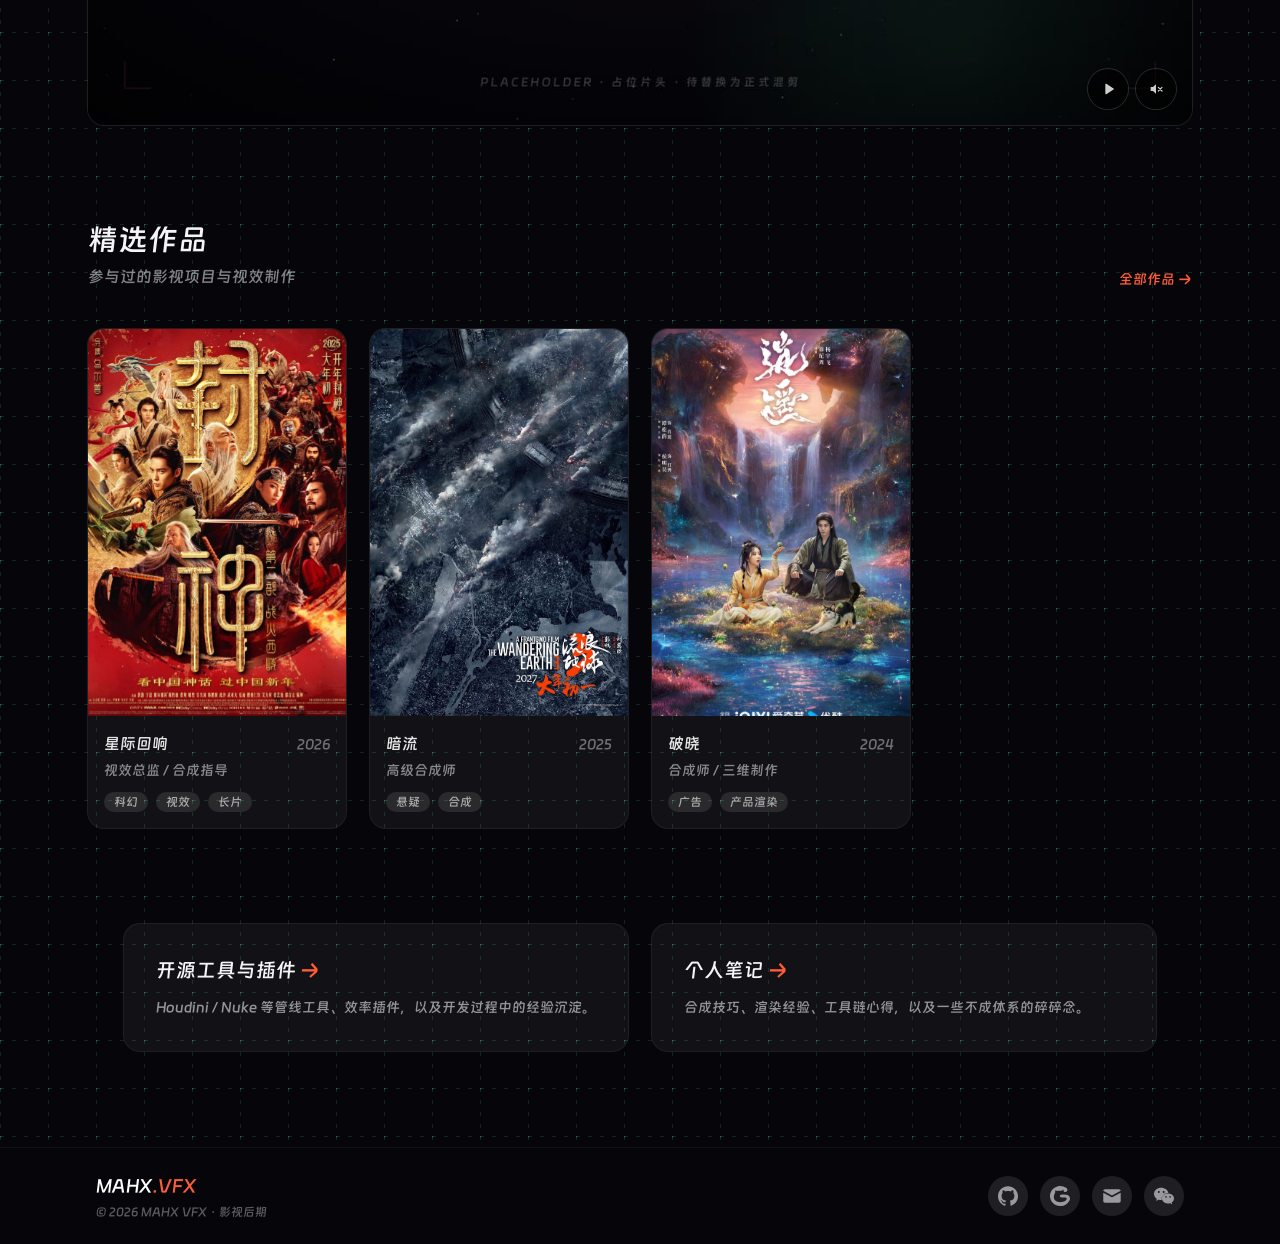
==== commit cbc22495: "deploy: 源码 6f36570 的构建产物" ====
--- a/index.html
+++ b/index.html
@@ -2,7 +2,8 @@
      这条 fetch 原本排在 JS 之后（HTML → JS → manifest → 图片），
      多出一整个 RTT。预载让浏览器与 JS 下载并行地取 manifest，
      JS 跑起来时它多半已经在路上了 --> <link rel="preload" href="/media/posters/manifest.json" as="fetch" type="application/json" crossorigin>  <html lang="zh-CN"> <head><meta charset="UTF-8"><meta name="viewport" content="width=device-width, initial-scale=1.0"><!-- 页内换页（view transitions）：导航不整页刷新，文档不卸载，
-         从根源消除跨文档导航的副作用（字体交换抖动 / 光标滞留） --><meta name="astro-view-transitions-enabled" content="true"> <meta name="astro-view-transitions-fallback" content="animate"><script type="module" src="/_astro/ClientRouter.astro_astro_type_script_index_0_lang.CnDxeVtR.js"></script><!-- 预载主字体：首访冷加载时尽早拉取，配合 font-display: block --><link rel="preload" href="/fonts/DingTalk-JinBuTi.woff2" as="font" type="font/woff2" crossorigin><!-- favicon 带版本参数：更新图标后升 v 强制浏览器换缓存（否则标签栏闪旧图标） --><link rel="icon" type="image/svg+xml" href="/favicon.svg?v=2"><meta name="description" content="影视后期工作者个人网站：作品集、开源工具与插件、个人笔记。"><meta name="generator" content="Astro v7.4.7"><meta property="og:title" content="MAHX VFX — 影视后期 · 视效合成 · 工具开发"><meta property="og:description" content="影视后期工作者个人网站：作品集、开源工具与插件、个人笔记。"><meta property="og:type" content="website"><title>MAHX VFX — 影视后期 · 视效合成 · 工具开发</title><!-- 页面级 head 扩展（各页自行预载关键资源） --><link rel="stylesheet" href="/_astro/BaseLayout.CsPWu00r.css"></head> <body class="flex min-h-dvh flex-col"> <header class="text-over-wall fixed inset-x-0 top-0 z-40 backdrop-blur-md" style="background: linear-gradient(to bottom, rgba(5,5,10,0.9), rgba(5,5,10,0.35) 70%, rgba(5,5,10,0.15));"> <!-- 通栏导航（不限宽）：logo 与导航链接对称贴两端，桌面端内距 96px
+         从根源消除跨文档导航的副作用（字体交换抖动 / 光标滞留） --><meta name="astro-view-transitions-enabled" content="true"> <meta name="astro-view-transitions-fallback" content="animate"><script type="module" src="/_astro/ClientRouter.astro_astro_type_script_index_0_lang.CnDxeVtR.js"></script><!-- 预载主字体：首访冷加载时尽早拉取，配合 font-display: block --><link rel="preload" href="/fonts/DingTalk-JinBuTi.woff2" as="font" type="font/woff2" crossorigin><!-- favicon 带版本参数：更新图标后升 v 强制浏览器换缓存（否则标签栏闪旧图标） --><link rel="icon" type="image/svg+xml" href="/favicon.svg?v=2"><meta name="description" content="影视后期工作者个人网站：作品集、开源工具与插件、个人笔记。"><meta name="generator" content="Astro v7.4.7"><meta property="og:title" content="MAHX VFX — 影视后期 · 视效合成 · 工具开发"><meta property="og:description" content="影视后期工作者个人网站：作品集、开源工具与插件、个人笔记。"><meta property="og:type" content="website"><title>MAHX VFX — 影视后期 · 视效合成 · 工具开发</title><!-- 页面级 head 扩展（各页自行预载关键资源） --><link rel="stylesheet" href="/_astro/BaseLayout.dxOMApsu.css"><style>[data-astro-cid-wztp7fq3][data-reel][data-state=playing] .icon-play[data-astro-cid-wztp7fq3]{display:none}[data-astro-cid-wztp7fq3][data-reel][data-state=playing] .icon-pause[data-astro-cid-wztp7fq3]{display:inline-block}[data-astro-cid-wztp7fq3][data-reel][data-state=unmuted] .icon-muted[data-astro-cid-wztp7fq3]{display:none}[data-astro-cid-wztp7fq3][data-reel][data-state=unmuted] .icon-sound[data-astro-cid-wztp7fq3]{display:inline-block}
+</style></head> <body class="flex min-h-dvh flex-col"> <header class="text-over-wall fixed inset-x-0 top-0 z-40 backdrop-blur-md" style="background: linear-gradient(to bottom, rgba(5,5,10,0.9), rgba(5,5,10,0.35) 70%, rgba(5,5,10,0.15));"> <!-- 通栏导航（不限宽）：logo 与导航链接对称贴两端，桌面端内距 96px
        （用户要求空间感：24px 太贴边 → 48px → 再翻倍 96px；移动端保持
        24px）。不用 max-w 居中容器——那会把 logo 随屏宽推向中间 --><nav class="flex items-center justify-between px-6 md:px-24 py-4"> <a href="/" class="text-lg font-semibold tracking-[0.2em] text-white transition-colors hover:text-white">
 MAHX<span class="text-accent">.VFX</span> </a> <div class="flex gap-6 text-sm md:gap-12"> <a href="/works/" class="text-white/85 transition-colors hover:text-white"> 作品 </a><a href="/tools/" class="text-white/85 transition-colors hover:text-white"> 工具 </a><a href="/notes/" class="text-white/85 transition-colors hover:text-white"> 笔记 </a><a href="/about/" class="text-white/85 transition-colors hover:text-white"> 关于 </a> </div> </nav> </header>    <section class="relative h-screen w-full shrink-0 overflow-hidden bg-ink"> <div id="poster-wall" class="absolute inset-0" aria-hidden="true"></div> <div class="hero-scrim pointer-events-none absolute inset-0 z-[4]" aria-hidden="true"></div> <div class="hero-copy pointer-events-none absolute inset-0 z-[5] flex flex-col items-center justify-center pb-14 text-center"> <h1 class="text-over-wall mt-5 text-5xl font-bold tracking-wide md:text-7xl"> <span class="text-white">MAHX</span><span class="text-accent">.VFX</span> </h1> <p class="text-over-wall mt-5 text-base text-white/90 md:text-lg">
@@ -14,7 +15,11 @@
         opacity: 1 !important;
         transform: none !important;
       }
-    </style> </noscript>  <section id="featured" class="mx-auto max-w-6xl scroll-mt-24 px-6 py-24"> <div class="flex items-end justify-between"> <div> <h2 class="text-3xl font-bold">精选作品</h2> <p class="mt-2 text-white/50">参与过的影视项目与视效制作</p> </div> <a href="/works/" class="text-sm text-accent transition-opacity hover:opacity-80">
+    </style> </noscript>   <section id="showreel" class="mx-auto max-w-6xl scroll-mt-24 px-6 pt-24 pb-8"> <div class="flex items-end justify-between gap-4"> <div> <h2 class="text-3xl font-bold">Demo Reel</h2> <p class="mt-2 text-white/50">Showreel — 部分影视后期与视觉特效片段展示</p> </div> <span class="shrink-0 rounded-full border border-white/15 px-3 py-1 text-xs text-white/45">
+占位片头
+</span> </div> <div class="mt-10"> <!-- 混剪播放器：封面打底 → 进入视口才加载视频源（preload="none" + data-src），
+     muted + autoplay + loop 是浏览器允许的无声自动播放组合。
+     控件（播放/静音）自绘：原生 controls 在深色面板上丑且不可控 --><div data-reel data-state="paused" class="group relative overflow-hidden rounded-2xl bg-ink ring-1 ring-white/10 transition duration-300 hover:ring-white/25" data-astro-cid-wztp7fq3> <video id="reel-video" class="aspect-video w-full bg-ink object-cover" poster="/media/reel/showreel-poster.jpg" muted loop playsinline preload="none" data-src="/media/reel/showreel.mp4" aria-label="Demo Reel — 部分影视后期与视觉特效片段展示" data-astro-cid-wztp7fq3></video> <!-- 控件：右下角两枚玻璃质感圆钮 --> <div class="absolute bottom-4 right-4 flex items-center gap-2" data-astro-cid-wztp7fq3> <button type="button" data-reel-action="toggle" class="inline-flex h-10 w-10 items-center justify-center rounded-full bg-black/60 text-white/80 ring-1 ring-white/15 transition hover:bg-black/75 hover:text-white hover:ring-white/40 focus:outline-none focus-visible:ring-2 focus-visible:ring-accent" aria-label="暂停 Demo Reel" data-astro-cid-wztp7fq3> <svg class="icon-play h-4 w-4" viewBox="0 0 24 24" fill="currentColor" aria-hidden="true" data-astro-cid-wztp7fq3> <path d="M8 5.14v13.72a1 1 0 0 0 1.52.85l10.79-6.86a1 1 0 0 0 0-1.7L9.52 4.29A1 1 0 0 0 8 5.14Z" data-astro-cid-wztp7fq3></path> </svg> <svg class="icon-pause hidden h-4 w-4" viewBox="0 0 24 24" fill="currentColor" aria-hidden="true" data-astro-cid-wztp7fq3> <path d="M7 4h3.2v16H7V4Zm6.8 0H17v16h-3.2V4Z" data-astro-cid-wztp7fq3></path> </svg> </button> <button type="button" data-reel-action="mute" class="inline-flex h-10 w-10 items-center justify-center rounded-full bg-black/60 text-white/80 ring-1 ring-white/15 transition hover:bg-black/75 hover:text-white hover:ring-white/40 focus:outline-none focus-visible:ring-2 focus-visible:ring-accent" aria-label="取消静音" data-astro-cid-wztp7fq3> <svg class="icon-sound hidden h-4 w-4" viewBox="0 0 24 24" fill="currentColor" aria-hidden="true" data-astro-cid-wztp7fq3> <path d="M4 9v6h3.5L12 19V5L7.5 9H4Z" data-astro-cid-wztp7fq3></path> <path d="M15.5 8.2a5 5 0 0 1 0 7.6l1.1 1.4a6.7 6.7 0 0 0 0-10.4l-1.1 1.4Z" data-astro-cid-wztp7fq3></path> <path d="M17.9 5.8a8.6 8.6 0 0 1 0 12.4l1.1 1.4a10.3 10.3 0 0 0 0-15.2l-1.1 1.4Z" data-astro-cid-wztp7fq3></path> </svg> <svg class="icon-muted h-4 w-4" viewBox="0 0 24 24" fill="currentColor" aria-hidden="true" data-astro-cid-wztp7fq3> <path d="M4 9v6h3.5L12 19V5L7.5 9H4Z" data-astro-cid-wztp7fq3></path> <path d="M15.5 9.6 21 15m0-5.4-5.5 5.4" stroke="currentColor" stroke-width="1.8" fill="none" stroke-linecap="round" data-astro-cid-wztp7fq3></path> </svg> </button> </div> <!-- 无 JS 兜底：没有脚本时视频不会自动加载，直接给出带原生控件的版本 --> <noscript> <video class="aspect-video w-full bg-ink object-cover" poster="/media/reel/showreel-poster.jpg" controls preload="metadata" src="/media/reel/showreel.mp4" aria-label="Demo Reel — 部分影视后期与视觉特效片段展示" data-astro-cid-wztp7fq3></video> </noscript> </div> </div> </section>  <section id="featured" class="mx-auto max-w-6xl scroll-mt-24 px-6 pt-16 pb-24"> <div class="flex items-end justify-between"> <div> <h2 class="text-3xl font-bold">精选作品</h2> <p class="mt-2 text-white/50">参与过的影视项目与视效制作</p> </div> <a href="/works/" class="text-sm text-accent transition-opacity hover:opacity-80">
 全部作品 →
 </a> </div> <div class="mt-10 grid grid-cols-2 gap-6 lg:grid-cols-4"> <a href="/works/interstellar-echo/" class="group block overflow-hidden rounded-2xl bg-white/5 ring-1 ring-white/10 transition duration-300 hover:-translate-y-1 hover:ring-white/30"> <div class="aspect-[2/3] overflow-hidden"> <img src="/media/posters/wall/封神第二部：战火西岐.jpg" alt="星际回响" loading="lazy" class="h-full w-full object-cover will-change-transform transition duration-500 group-hover:scale-105"> </div> <div class="p-4"> <div class="flex items-baseline justify-between gap-2"> <h3 class="font-semibold text-white/90">星际回响</h3> <span class="shrink-0 text-sm text-white/40">2026</span> </div> <p class="mt-1 text-sm text-white/50">视效总监 / 合成指导</p> <div class="mt-3 flex flex-wrap gap-2"> <span class="rounded-full bg-white/10 px-2.5 py-0.5 text-xs text-white/60"> 科幻 </span><span class="rounded-full bg-white/10 px-2.5 py-0.5 text-xs text-white/60"> 视效 </span><span class="rounded-full bg-white/10 px-2.5 py-0.5 text-xs text-white/60"> 长片 </span> </div> </div> </a><a href="/works/undercurrent/" class="group block overflow-hidden rounded-2xl bg-white/5 ring-1 ring-white/10 transition duration-300 hover:-translate-y-1 hover:ring-white/30"> <div class="aspect-[2/3] overflow-hidden"> <img src="/media/posters/wall/流浪地球3.jpg" alt="暗流" loading="lazy" class="h-full w-full object-cover will-change-transform transition duration-500 group-hover:scale-105"> </div> <div class="p-4"> <div class="flex items-baseline justify-between gap-2"> <h3 class="font-semibold text-white/90">暗流</h3> <span class="shrink-0 text-sm text-white/40">2025</span> </div> <p class="mt-1 text-sm text-white/50">高级合成师</p> <div class="mt-3 flex flex-wrap gap-2"> <span class="rounded-full bg-white/10 px-2.5 py-0.5 text-xs text-white/60"> 悬疑 </span><span class="rounded-full bg-white/10 px-2.5 py-0.5 text-xs text-white/60"> 合成 </span> </div> </div> </a><a href="/works/daybreak/" class="group block overflow-hidden rounded-2xl bg-white/5 ring-1 ring-white/10 transition duration-300 hover:-translate-y-1 hover:ring-white/30"> <div class="aspect-[2/3] overflow-hidden"> <img src="/media/posters/wall/逍遥.jpg" alt="破晓" loading="lazy" class="h-full w-full object-cover will-change-transform transition duration-500 group-hover:scale-105"> </div> <div class="p-4"> <div class="flex items-baseline justify-between gap-2"> <h3 class="font-semibold text-white/90">破晓</h3> <span class="shrink-0 text-sm text-white/40">2024</span> </div> <p class="mt-1 text-sm text-white/50">合成师 / 三维制作</p> <div class="mt-3 flex flex-wrap gap-2"> <span class="rounded-full bg-white/10 px-2.5 py-0.5 text-xs text-white/60"> 广告 </span><span class="rounded-full bg-white/10 px-2.5 py-0.5 text-xs text-white/60"> 产品渲染 </span> </div> </div> </a> </div> </section>  <section class="mx-auto max-w-6xl px-6 pb-24"> <div class="grid gap-6 md:grid-cols-2"> <a href="/tools/" class="group rounded-2xl bg-white/5 p-8 ring-1 ring-white/10 transition duration-300 hover:-translate-y-1 hover:ring-white/30"> <h3 class="text-xl font-semibold">开源工具与插件 <span class="text-accent">→</span></h3> <p class="mt-3 text-sm leading-relaxed text-white/55">
 Houdini / Nuke 等管线工具、效率插件，以及开发过程中的经验沉淀。
@@ -31,4 +36,4 @@
      Chrome 的异步 Clipboard API 是标准路径：Chrome/Edge/Firefox/Safari 16.4+
      均支持；需安全上下文（HTTPS 或 localhost），非安全上下文下 navigator.clipboard
      不存在 → 直接判失败，不做回退。
-     写成功 → 已复制；被拒（权限/非安全上下文）→ 复制失败 --><script type="module">document.addEventListener(`click`,e=>{let t=e.target.closest?.(`[data-copy]`);if(!t)return;let n=t.dataset.copy??``,r=t.querySelector(`.copy-tip`),i=e=>{r&&(r.textContent=e?`已复制`:`复制失败`,r.classList.add(`is-shown`),setTimeout(()=>r.classList.remove(`is-shown`),1600))};navigator.clipboard?.writeText?navigator.clipboard.writeText(n).then(()=>i(!0),()=>i(!1)):i(!1)});</script><script type="module">window.addEventListener(`pageshow`,()=>{let e=document.body;e.style.pointerEvents=`none`,requestAnimationFrame(()=>{e.style.pointerEvents=``})});</script> </body> </html><script type="module" src="/_astro/index.astro_astro_type_script_index_0_lang.BM7G1eAX.js"></script>+     写成功 → 已复制；被拒（权限/非安全上下文）→ 复制失败 --><script type="module">document.addEventListener(`click`,e=>{let t=e.target.closest?.(`[data-copy]`);if(!t)return;let n=t.dataset.copy??``,r=t.querySelector(`.copy-tip`),i=e=>{r&&(r.textContent=e?`已复制`:`复制失败`,r.classList.add(`is-shown`),setTimeout(()=>r.classList.remove(`is-shown`),1600))};navigator.clipboard?.writeText?navigator.clipboard.writeText(n).then(()=>i(!0),()=>i(!1)):i(!1)});</script><script type="module">window.addEventListener(`pageshow`,()=>{let e=document.body;e.style.pointerEvents=`none`,requestAnimationFrame(()=>{e.style.pointerEvents=``})});</script> </body> </html><script type="module" src="/_astro/index.astro_astro_type_script_index_0_lang.Bk9zZ34n.js"></script>
--- a/_astro/BaseLayout.dxOMApsu.css
+++ b/_astro/BaseLayout.dxOMApsu.css
@@ -0,0 +1,2 @@
+/*! tailwindcss v4.3.4 | MIT License | https://tailwindcss.com */
+@layer properties{@supports (((-webkit-hyphens:none)) and (not (margin-trim:block))) or ((-moz-orient:inline) and (not (color:rgb(from red r g b)))){*,:before,:after,::backdrop{--tw-translate-x:0;--tw-translate-y:0;--tw-translate-z:0;--tw-rotate-x:initial;--tw-rotate-y:initial;--tw-rotate-z:initial;--tw-skew-x:initial;--tw-skew-y:initial;--tw-space-y-reverse:0;--tw-border-style:solid;--tw-leading:initial;--tw-font-weight:initial;--tw-tracking:initial;--tw-shadow:0 0 #0000;--tw-shadow-color:initial;--tw-shadow-alpha:100%;--tw-inset-shadow:0 0 #0000;--tw-inset-shadow-color:initial;--tw-inset-shadow-alpha:100%;--tw-ring-color:initial;--tw-ring-shadow:0 0 #0000;--tw-inset-ring-color:initial;--tw-inset-ring-shadow:0 0 #0000;--tw-ring-inset:initial;--tw-ring-offset-width:0px;--tw-ring-offset-color:#fff;--tw-ring-offset-shadow:0 0 #0000;--tw-blur:initial;--tw-brightness:initial;--tw-contrast:initial;--tw-grayscale:initial;--tw-hue-rotate:initial;--tw-invert:initial;--tw-opacity:initial;--tw-saturate:initial;--tw-sepia:initial;--tw-drop-shadow:initial;--tw-drop-shadow-color:initial;--tw-drop-shadow-alpha:100%;--tw-drop-shadow-size:initial;--tw-backdrop-blur:initial;--tw-backdrop-brightness:initial;--tw-backdrop-contrast:initial;--tw-backdrop-grayscale:initial;--tw-backdrop-hue-rotate:initial;--tw-backdrop-invert:initial;--tw-backdrop-opacity:initial;--tw-backdrop-saturate:initial;--tw-backdrop-sepia:initial;--tw-duration:initial;--tw-scale-x:1;--tw-scale-y:1;--tw-scale-z:1}}}@layer theme{:root,:host{--font-sans:"DingTalk JinBuTi", "Inter", "PingFang SC", "Hiragino Sans GB", "Microsoft YaHei", system-ui, sans-serif;--font-mono:ui-monospace, SFMono-Regular, Menlo, Monaco, Consolas, "Liberation Mono", "Courier New", monospace;--color-amber-300:oklch(87.9% .169 91.605);--color-amber-400:oklch(82.8% .189 84.429);--color-emerald-300:oklch(84.5% .143 164.978);--color-emerald-400:oklch(76.5% .177 163.223);--color-black:#000;--color-white:#fff;--spacing:.25rem;--container-3xl:48rem;--container-4xl:56rem;--container-5xl:64rem;--container-6xl:72rem;--text-xs:.75rem;--text-xs--line-height:calc(1 / .75);--text-sm:.875rem;--text-sm--line-height:calc(1.25 / .875);--text-base:1rem;--text-base--line-height:calc(1.5 / 1);--text-lg:1.125rem;--text-lg--line-height:calc(1.75 / 1.125);--text-xl:1.25rem;--text-xl--line-height:calc(1.75 / 1.25);--text-2xl:1.5rem;--text-2xl--line-height:calc(2 / 1.5);--text-3xl:1.875rem;--text-3xl--line-height:calc(2.25 / 1.875);--text-4xl:2.25rem;--text-4xl--line-height:calc(2.5 / 2.25);--text-5xl:3rem;--text-5xl--line-height:1;--text-7xl:4.5rem;--text-7xl--line-height:1;--text-8xl:6rem;--text-8xl--line-height:1;--font-weight-normal:400;--font-weight-semibold:600;--font-weight-bold:700;--tracking-wide:.025em;--tracking-wider:.05em;--leading-relaxed:1.625;--radius-2xl:1rem;--blur-md:12px;--aspect-video:16 / 9;--default-transition-duration:.15s;--default-transition-timing-function:cubic-bezier(.4, 0, .2, 1);--default-font-family:var(--font-sans);--default-mono-font-family:var(--font-mono);--color-ink:#05050a;--color-accent:#ff5c38}}@layer base{*,:after,:before,::backdrop{box-sizing:border-box;border:0 solid;margin:0;padding:0}::file-selector-button{box-sizing:border-box;border:0 solid;margin:0;padding:0}html,:host{-webkit-text-size-adjust:100%;tab-size:4;line-height:1.5;font-family:var(--default-font-family,-apple-system, BlinkMacSystemFont, "Segoe UI", Roboto, "Helvetica Neue", "Noto Sans", Arial, sans-serif, "Apple Color Emoji", "Segoe UI Emoji", "Segoe UI Symbol", "Noto Color Emoji");font-feature-settings:var(--default-font-feature-settings,normal);font-variation-settings:var(--default-font-variation-settings,normal);-webkit-tap-highlight-color:transparent}hr{height:0;color:inherit;border-top-width:1px}abbr:where([title]){text-decoration:underline dotted}h1,h2,h3,h4,h5,h6{font-size:inherit;font-weight:inherit}a{color:inherit;-webkit-text-decoration:inherit;-webkit-text-decoration:inherit;-webkit-text-decoration:inherit;text-decoration:inherit}b,strong{font-weight:bolder}code,kbd,samp,pre{font-family:var(--default-mono-font-family,ui-monospace, SFMono-Regular, Menlo, Monaco, Consolas, "Liberation Mono", "Courier New", monospace);font-feature-settings:var(--default-mono-font-feature-settings,normal);font-variation-settings:var(--default-mono-font-variation-settings,normal);font-size:1em}small{font-size:80%}sub,sup{vertical-align:baseline;font-size:75%;line-height:0;position:relative}sub{bottom:-.25em}sup{top:-.5em}table{text-indent:0;border-color:inherit;border-collapse:collapse}:-moz-focusring:where(:not(iframe)){outline:auto}progress{vertical-align:baseline}summary{display:list-item}ol,ul,menu{list-style:none}img,svg,video,canvas,audio,iframe,embed,object{vertical-align:middle;display:block}img,video{max-width:100%;height:auto}button,input,select,optgroup,textarea{font:inherit;font-feature-settings:inherit;font-variation-settings:inherit;letter-spacing:inherit;color:inherit;opacity:1;background-color:#0000;border-radius:0}::file-selector-button{font:inherit;font-feature-settings:inherit;font-variation-settings:inherit;letter-spacing:inherit;color:inherit;opacity:1;background-color:#0000;border-radius:0}:where(select:is([multiple],[size])) optgroup{font-weight:bolder}:where(select:is([multiple],[size])) optgroup option{padding-inline-start:20px}::file-selector-button{margin-inline-end:4px}::placeholder{opacity:1}@supports (not ((-webkit-appearance:-apple-pay-button))) or (contain-intrinsic-size:1px){::placeholder{color:currentColor}@supports (color:color-mix(in lab, red, red)){::placeholder{color:color-mix(in oklab, currentcolor 50%, transparent)}}}textarea{resize:vertical}::-webkit-search-decoration{-webkit-appearance:none}::-webkit-date-and-time-value{min-height:1lh;text-align:inherit}::-webkit-datetime-edit{display:inline-flex}::-webkit-datetime-edit-fields-wrapper{padding:0}::-webkit-datetime-edit{padding-block:0}::-webkit-datetime-edit-year-field{padding-block:0}::-webkit-datetime-edit-month-field{padding-block:0}::-webkit-datetime-edit-day-field{padding-block:0}::-webkit-datetime-edit-hour-field{padding-block:0}::-webkit-datetime-edit-minute-field{padding-block:0}::-webkit-datetime-edit-second-field{padding-block:0}::-webkit-datetime-edit-millisecond-field{padding-block:0}::-webkit-datetime-edit-meridiem-field{padding-block:0}::-webkit-calendar-picker-indicator{line-height:1}:-moz-ui-invalid{box-shadow:none}button,input:where([type=button],[type=reset],[type=submit]){appearance:button}::file-selector-button{appearance:button}::-webkit-inner-spin-button{height:auto}::-webkit-outer-spin-button{height:auto}[hidden]:where(:not([hidden=until-found])){display:none!important}}@layer components;@layer utilities{.pointer-events-none{pointer-events:none}.visible{visibility:visible}.absolute{position:absolute}.fixed{position:fixed}.relative{position:relative}.inset-0{inset:0}.inset-x-0{inset-inline:0}.top-0{top:0}.right-4{right:calc(var(--spacing) * 4)}.bottom-4{bottom:calc(var(--spacing) * 4)}.bottom-8{bottom:calc(var(--spacing) * 8)}.left-1\/2{left:50%}.z-40{z-index:40}.z-\[4\]{z-index:4}.z-\[5\]{z-index:5}.mx-auto{margin-inline:auto}.my-10{margin-block:calc(var(--spacing) * 10)}.mt-1{margin-top:var(--spacing)}.mt-1\.5{margin-top:calc(var(--spacing) * 1.5)}.mt-2{margin-top:calc(var(--spacing) * 2)}.mt-3{margin-top:calc(var(--spacing) * 3)}.mt-5{margin-top:calc(var(--spacing) * 5)}.mt-6{margin-top:calc(var(--spacing) * 6)}.mt-8{margin-top:calc(var(--spacing) * 8)}.mt-10{margin-top:calc(var(--spacing) * 10)}.mt-12{margin-top:calc(var(--spacing) * 12)}.mt-14{margin-top:calc(var(--spacing) * 14)}.mt-auto{margin-top:auto}.ml-1{margin-left:var(--spacing)}.block{display:block}.flex{display:flex}.grid{display:grid}.hidden{display:none}.inline-flex{display:inline-flex}.aspect-\[2\/3\]{aspect-ratio:2/3}.aspect-video{aspect-ratio:var(--aspect-video)}.h-1{height:var(--spacing)}.h-4{height:calc(var(--spacing) * 4)}.h-5{height:calc(var(--spacing) * 5)}.h-10{height:calc(var(--spacing) * 10)}.h-full{height:100%}.h-screen{height:100vh}.min-h-dvh{min-height:100dvh}.w-1{width:var(--spacing)}.w-4{width:calc(var(--spacing) * 4)}.w-5{width:calc(var(--spacing) * 5)}.w-10{width:calc(var(--spacing) * 10)}.w-full{width:100%}.max-w-3xl{max-width:var(--container-3xl)}.max-w-4xl{max-width:var(--container-4xl)}.max-w-5xl{max-width:var(--container-5xl)}.max-w-6xl{max-width:var(--container-6xl)}.flex-1{flex:1}.shrink{flex-shrink:1}.shrink-0{flex-shrink:0}.-translate-x-1\/2{--tw-translate-x:calc(calc(1 / 2 * 100%) * -1);translate:var(--tw-translate-x) var(--tw-translate-y)}.transform{transform:var(--tw-rotate-x, ) var(--tw-rotate-y, ) var(--tw-rotate-z, ) var(--tw-skew-x, ) var(--tw-skew-y, )}.cursor-pointer{cursor:pointer}.resize{resize:both}.scroll-mt-24{scroll-margin-top:calc(var(--spacing) * 24)}.grid-cols-2{grid-template-columns:repeat(2,minmax(0,1fr))}.flex-col{flex-direction:column}.flex-wrap{flex-wrap:wrap}.items-baseline{align-items:baseline}.items-center{align-items:center}.items-end{align-items:flex-end}.justify-between{justify-content:space-between}.justify-center{justify-content:center}.gap-2{gap:calc(var(--spacing) * 2)}.gap-3{gap:calc(var(--spacing) * 3)}.gap-4{gap:calc(var(--spacing) * 4)}.gap-5{gap:calc(var(--spacing) * 5)}.gap-6{gap:calc(var(--spacing) * 6)}:where(.space-y-4>:not(:last-child)){--tw-space-y-reverse:0;margin-block-start:calc(calc(var(--spacing) * 4) * var(--tw-space-y-reverse));margin-block-end:calc(calc(var(--spacing) * 4) * calc(1 - var(--tw-space-y-reverse)))}.gap-x-5{column-gap:calc(var(--spacing) * 5)}.gap-y-2{row-gap:calc(var(--spacing) * 2)}.overflow-hidden{overflow:hidden}.rounded-2xl{border-radius:var(--radius-2xl)}.rounded-full{border-radius:2147483647px}.border{border-style:var(--tw-border-style);border-width:1px}.border-t{border-top-style:var(--tw-border-style);border-top-width:1px}.border-l-2{border-left-style:var(--tw-border-style);border-left-width:2px}.border-accent{border-color:var(--color-accent)}.border-white\/5{border-color:#ffffff0d}@supports (color:color-mix(in lab, red, red)){.border-white\/5{border-color:color-mix(in oklab, var(--color-white) 5%, transparent)}}.border-white\/10{border-color:#ffffff1a}@supports (color:color-mix(in lab, red, red)){.border-white\/10{border-color:color-mix(in oklab, var(--color-white) 10%, transparent)}}.border-white\/15{border-color:#ffffff26}@supports (color:color-mix(in lab, red, red)){.border-white\/15{border-color:color-mix(in oklab, var(--color-white) 15%, transparent)}}.bg-amber-400\/15{background-color:#fcbb0026}@supports (color:color-mix(in lab, red, red)){.bg-amber-400\/15{background-color:color-mix(in oklab, var(--color-amber-400) 15%, transparent)}}.bg-black\/60{background-color:#0009}@supports (color:color-mix(in lab, red, red)){.bg-black\/60{background-color:color-mix(in oklab, var(--color-black) 60%, transparent)}}.bg-emerald-400\/15{background-color:#00d29426}@supports (color:color-mix(in lab, red, red)){.bg-emerald-400\/15{background-color:color-mix(in oklab, var(--color-emerald-400) 15%, transparent)}}.bg-ink{background-color:var(--color-ink)}.bg-white\/5{background-color:#ffffff0d}@supports (color:color-mix(in lab, red, red)){.bg-white\/5{background-color:color-mix(in oklab, var(--color-white) 5%, transparent)}}.bg-white\/10{background-color:#ffffff1a}@supports (color:color-mix(in lab, red, red)){.bg-white\/10{background-color:color-mix(in oklab, var(--color-white) 10%, transparent)}}.bg-white\/70{background-color:#ffffffb3}@supports (color:color-mix(in lab, red, red)){.bg-white\/70{background-color:color-mix(in oklab, var(--color-white) 70%, transparent)}}.object-cover{object-fit:cover}.p-4{padding:calc(var(--spacing) * 4)}.p-6{padding:calc(var(--spacing) * 6)}.p-7{padding:calc(var(--spacing) * 7)}.p-8{padding:calc(var(--spacing) * 8)}.px-2\.5{padding-inline:calc(var(--spacing) * 2.5)}.px-3{padding-inline:calc(var(--spacing) * 3)}.px-6{padding-inline:calc(var(--spacing) * 6)}.py-0\.5{padding-block:calc(var(--spacing) * .5)}.py-1{padding-block:var(--spacing)}.py-4{padding-block:calc(var(--spacing) * 4)}.py-6{padding-block:calc(var(--spacing) * 6)}.pt-16{padding-top:calc(var(--spacing) * 16)}.pt-24{padding-top:calc(var(--spacing) * 24)}.pt-32{padding-top:calc(var(--spacing) * 32)}.pb-8{padding-bottom:calc(var(--spacing) * 8)}.pb-14{padding-bottom:calc(var(--spacing) * 14)}.pb-24{padding-bottom:calc(var(--spacing) * 24)}.pl-4{padding-left:calc(var(--spacing) * 4)}.text-center{text-align:center}.font-mono{font-family:var(--font-mono)}.text-2xl{font-size:var(--text-2xl);line-height:var(--tw-leading,var(--text-2xl--line-height))}.text-3xl{font-size:var(--text-3xl);line-height:var(--tw-leading,var(--text-3xl--line-height))}.text-4xl{font-size:var(--text-4xl);line-height:var(--tw-leading,var(--text-4xl--line-height))}.text-5xl{font-size:var(--text-5xl);line-height:var(--tw-leading,var(--text-5xl--line-height))}.text-7xl{font-size:var(--text-7xl);line-height:var(--tw-leading,var(--text-7xl--line-height))}.text-base{font-size:var(--text-base);line-height:var(--tw-leading,var(--text-base--line-height))}.text-lg{font-size:var(--text-lg);line-height:var(--tw-leading,var(--text-lg--line-height))}.text-sm{font-size:var(--text-sm);line-height:var(--tw-leading,var(--text-sm--line-height))}.text-xl{font-size:var(--text-xl);line-height:var(--tw-leading,var(--text-xl--line-height))}.text-xs{font-size:var(--text-xs);line-height:var(--tw-leading,var(--text-xs--line-height))}.leading-relaxed{--tw-leading:var(--leading-relaxed);line-height:var(--leading-relaxed)}.font-bold{--tw-font-weight:var(--font-weight-bold);font-weight:var(--font-weight-bold)}.font-normal{--tw-font-weight:var(--font-weight-normal);font-weight:var(--font-weight-normal)}.font-semibold{--tw-font-weight:var(--font-weight-semibold);font-weight:var(--font-weight-semibold)}.tracking-\[0\.2em\]{--tw-tracking:.2em;letter-spacing:.2em}.tracking-wide{--tw-tracking:var(--tracking-wide);letter-spacing:var(--tracking-wide)}.tracking-wider{--tw-tracking:var(--tracking-wider);letter-spacing:var(--tracking-wider)}.text-accent{color:var(--color-accent)}.text-amber-300{color:var(--color-amber-300)}.text-emerald-300{color:var(--color-emerald-300)}.text-white{color:var(--color-white)}.text-white\/35{color:#ffffff59}@supports (color:color-mix(in lab, red, red)){.text-white\/35{color:color-mix(in oklab, var(--color-white) 35%, transparent)}}.text-white\/40{color:#fff6}@supports (color:color-mix(in lab, red, red)){.text-white\/40{color:color-mix(in oklab, var(--color-white) 40%, transparent)}}.text-white\/45{color:#ffffff73}@supports (color:color-mix(in lab, red, red)){.text-white\/45{color:color-mix(in oklab, var(--color-white) 45%, transparent)}}.text-white\/50{color:#ffffff80}@supports (color:color-mix(in lab, red, red)){.text-white\/50{color:color-mix(in oklab, var(--color-white) 50%, transparent)}}.text-white\/55{color:#ffffff8c}@supports (color:color-mix(in lab, red, red)){.text-white\/55{color:color-mix(in oklab, var(--color-white) 55%, transparent)}}.text-white\/60{color:#fff9}@supports (color:color-mix(in lab, red, red)){.text-white\/60{color:color-mix(in oklab, var(--color-white) 60%, transparent)}}.text-white\/70{color:#ffffffb3}@supports (color:color-mix(in lab, red, red)){.text-white\/70{color:color-mix(in oklab, var(--color-white) 70%, transparent)}}.text-white\/80{color:#fffc}@supports (color:color-mix(in lab, red, red)){.text-white\/80{color:color-mix(in oklab, var(--color-white) 80%, transparent)}}.text-white\/85{color:#ffffffd9}@supports (color:color-mix(in lab, red, red)){.text-white\/85{color:color-mix(in oklab, var(--color-white) 85%, transparent)}}.text-white\/90{color:#ffffffe6}@supports (color:color-mix(in lab, red, red)){.text-white\/90{color:color-mix(in oklab, var(--color-white) 90%, transparent)}}.ring-1{--tw-ring-shadow:var(--tw-ring-inset, ) 0 0 0 calc(1px + var(--tw-ring-offset-width)) var(--tw-ring-color,currentcolor);box-shadow:var(--tw-inset-shadow), var(--tw-inset-ring-shadow), var(--tw-ring-offset-shadow), var(--tw-ring-shadow), var(--tw-shadow)}.ring-white\/10{--tw-ring-color:#ffffff1a}@supports (color:color-mix(in lab, red, red)){.ring-white\/10{--tw-ring-color:color-mix(in oklab, var(--color-white) 10%, transparent)}}.ring-white\/15{--tw-ring-color:#ffffff26}@supports (color:color-mix(in lab, red, red)){.ring-white\/15{--tw-ring-color:color-mix(in oklab, var(--color-white) 15%, transparent)}}.filter{filter:var(--tw-blur, ) var(--tw-brightness, ) var(--tw-contrast, ) var(--tw-grayscale, ) var(--tw-hue-rotate, ) var(--tw-invert, ) var(--tw-saturate, ) var(--tw-sepia, ) var(--tw-drop-shadow, )}.backdrop-blur{--tw-backdrop-blur:blur(8px);backdrop-filter:var(--tw-backdrop-blur, ) var(--tw-backdrop-brightness, ) var(--tw-backdrop-contrast, ) var(--tw-backdrop-grayscale, ) var(--tw-backdrop-hue-rotate, ) var(--tw-backdrop-invert, ) var(--tw-backdrop-opacity, ) var(--tw-backdrop-saturate, ) var(--tw-backdrop-sepia, )}.backdrop-blur-md{--tw-backdrop-blur:blur(var(--blur-md));backdrop-filter:var(--tw-backdrop-blur, ) var(--tw-backdrop-brightness, ) var(--tw-backdrop-contrast, ) var(--tw-backdrop-grayscale, ) var(--tw-backdrop-hue-rotate, ) var(--tw-backdrop-invert, ) var(--tw-backdrop-opacity, ) var(--tw-backdrop-saturate, ) var(--tw-backdrop-sepia, )}.backdrop-filter{backdrop-filter:var(--tw-backdrop-blur, ) var(--tw-backdrop-brightness, ) var(--tw-backdrop-contrast, ) var(--tw-backdrop-grayscale, ) var(--tw-backdrop-hue-rotate, ) var(--tw-backdrop-invert, ) var(--tw-backdrop-opacity, ) var(--tw-backdrop-saturate, ) var(--tw-backdrop-sepia, )}.transition{transition-property:color,background-color,border-color,outline-color,text-decoration-color,fill,stroke,--tw-gradient-from,--tw-gradient-via,--tw-gradient-to,opacity,box-shadow,transform,translate,scale,rotate,filter,-webkit-backdrop-filter,backdrop-filter,display,content-visibility,overlay,pointer-events;transition-timing-function:var(--tw-ease,var(--default-transition-timing-function));transition-duration:var(--tw-duration,var(--default-transition-duration))}.transition-colors{transition-property:color,background-color,border-color,outline-color,text-decoration-color,fill,stroke,--tw-gradient-from,--tw-gradient-via,--tw-gradient-to;transition-timing-function:var(--tw-ease,var(--default-transition-timing-function));transition-duration:var(--tw-duration,var(--default-transition-duration))}.transition-opacity{transition-property:opacity;transition-timing-function:var(--tw-ease,var(--default-transition-timing-function));transition-duration:var(--tw-duration,var(--default-transition-duration))}.duration-300{--tw-duration:.3s;transition-duration:.3s}.duration-500{--tw-duration:.5s;transition-duration:.5s}.will-change-transform{will-change:transform}@media (hover:hover){:is(:where(.group):hover .group-hover\:scale-105){--tw-scale-x:105%;--tw-scale-y:105%;--tw-scale-z:105%;scale:var(--tw-scale-x) var(--tw-scale-y)}.hover\:-translate-y-0\.5:hover{--tw-translate-y:calc(var(--spacing) * -.5);translate:var(--tw-translate-x) var(--tw-translate-y)}.hover\:-translate-y-1:hover{--tw-translate-y:calc(var(--spacing) * -1);translate:var(--tw-translate-x) var(--tw-translate-y)}.hover\:bg-black\/75:hover{background-color:#000000bf}@supports (color:color-mix(in lab, red, red)){.hover\:bg-black\/75:hover{background-color:color-mix(in oklab, var(--color-black) 75%, transparent)}}.hover\:bg-white\/20:hover{background-color:#fff3}@supports (color:color-mix(in lab, red, red)){.hover\:bg-white\/20:hover{background-color:color-mix(in oklab, var(--color-white) 20%, transparent)}}.hover\:text-white:hover{color:var(--color-white)}.hover\:opacity-80:hover{opacity:.8}.hover\:ring-white\/25:hover{--tw-ring-color:#ffffff40}@supports (color:color-mix(in lab, red, red)){.hover\:ring-white\/25:hover{--tw-ring-color:color-mix(in oklab, var(--color-white) 25%, transparent)}}.hover\:ring-white\/30:hover{--tw-ring-color:#ffffff4d}@supports (color:color-mix(in lab, red, red)){.hover\:ring-white\/30:hover{--tw-ring-color:color-mix(in oklab, var(--color-white) 30%, transparent)}}.hover\:ring-white\/40:hover{--tw-ring-color:#fff6}@supports (color:color-mix(in lab, red, red)){.hover\:ring-white\/40:hover{--tw-ring-color:color-mix(in oklab, var(--color-white) 40%, transparent)}}}.focus\:outline-none:focus{--tw-outline-style:none;outline-style:none}.focus-visible\:ring-2:focus-visible{--tw-ring-shadow:var(--tw-ring-inset, ) 0 0 0 calc(2px + var(--tw-ring-offset-width)) var(--tw-ring-color,currentcolor);box-shadow:var(--tw-inset-shadow), var(--tw-inset-ring-shadow), var(--tw-ring-offset-shadow), var(--tw-ring-shadow), var(--tw-shadow)}.focus-visible\:ring-accent:focus-visible{--tw-ring-color:var(--color-accent)}@media (width>=40rem){.sm\:flex-row{flex-direction:row}.sm\:items-center{align-items:center}.sm\:justify-between{justify-content:space-between}}@media (width>=48rem){.md\:grid-cols-2{grid-template-columns:repeat(2,minmax(0,1fr))}.md\:grid-cols-3{grid-template-columns:repeat(3,minmax(0,1fr))}.md\:gap-12{gap:calc(var(--spacing) * 12)}.md\:px-24{padding-inline:calc(var(--spacing) * 24)}.md\:text-7xl{font-size:var(--text-7xl);line-height:var(--tw-leading,var(--text-7xl--line-height))}.md\:text-8xl{font-size:var(--text-8xl);line-height:var(--tw-leading,var(--text-8xl--line-height))}.md\:text-lg{font-size:var(--text-lg);line-height:var(--tw-leading,var(--text-lg--line-height))}}@media (width>=64rem){.lg\:grid-cols-4{grid-template-columns:repeat(4,minmax(0,1fr))}}}@font-face{font-family:DingTalk JinBuTi;src:url(/fonts/DingTalk-JinBuTi.woff2)format("woff2");font-weight:100 900;font-display:block}html{scroll-behavior:smooth;overflow-y:scroll}html.intro-lock body{height:100vh;overflow:hidden}body{background-color:var(--color-ink);color:#f5f5f7;font-family:var(--font-sans);-webkit-font-smoothing:antialiased;background-image:url("data:image/svg+xml,%3Csvg%20xmlns='http://www.w3.org/2000/svg'%20width='48'%20height='48'%3E%3Cpath%20d='M0,.5H48M.5,0V48'%20fill='none'%20stroke='%232e8b57'%20stroke-opacity='.25'%20stroke-width='1'%20stroke-dasharray='4%208'/%3E%3Ccircle%20cx='0'%20cy='0'%20r='1.6'%20fill='%2345b06e'%20fill-opacity='.39'/%3E%3C/svg%3E");background-size:48px 48px}::selection{background:var(--color-accent);color:#fff}.text-over-wall{text-shadow:0 2px 18px #000c,0 1px 4px #0000008c}.hero-scrim{opacity:0;background:radial-gradient(62% 52%,#05050aa8 0%,#05050a5c 55%,#0000 100%);transition:opacity 1.2s .1s}body.intro-done .hero-scrim{opacity:1}.hero-copy{opacity:0;transition:opacity 1.1s .15s,transform 1.1s .15s;transform:translateY(24px)}body.intro-done .hero-copy{opacity:1;transform:translateY(0)}.scroll-hint{opacity:0;transition:opacity 1s .8s}body.intro-done .scroll-hint{opacity:.92}.scroll-hint .arrow{animation:1.6s ease-in-out infinite hint-bob;display:inline-block}@keyframes hint-bob{0%,to{transform:translateY(0)}50%{transform:translateY(6px)}}@media (prefers-reduced-motion:reduce){html{scroll-behavior:auto}.hero-copy,.hero-scrim,.scroll-hint{transition:none}.scroll-hint .arrow{animation:none}}body:not(.intro-done) header{-webkit-backdrop-filter:none}.md-content{color:#ffffffc7;font-size:.975rem;line-height:1.85}.md-content h2{color:#fff;margin:2.2rem 0 .8rem;font-size:1.35rem;font-weight:600}.md-content h3{color:#fff;margin:1.6rem 0 .6rem;font-size:1.1rem;font-weight:600}.md-content p{margin:.9rem 0}.md-content ul,.md-content ol{margin:.9rem 0;padding-left:1.4rem}.md-content ul{list-style:outside}.md-content ol{list-style:decimal}.md-content li{margin:.35rem 0}.md-content a{color:var(--color-accent);text-underline-offset:3px;text-decoration:underline}.md-content img{border-radius:.75rem;max-width:100%;margin:1.2rem auto}.md-content blockquote{border-left:3px solid var(--color-accent);color:#ffffff8c;margin:1rem 0;padding-left:1rem}.md-content code{background:#ffffff14;border-radius:.3rem;padding:.1rem .4rem;font-size:.875em}.md-content pre{background:#ffffff0d;border:1px solid #ffffff14;border-radius:.75rem;margin:1.2rem 0;padding:1rem;overflow-x:auto}.md-content pre code{background:0 0;padding:0}.md-content hr{border:none;border-top:1px solid #ffffff1a;margin:2rem 0}@property --tw-translate-x{syntax:"*";inherits:false;initial-value:0}@property --tw-translate-y{syntax:"*";inherits:false;initial-value:0}@property --tw-translate-z{syntax:"*";inherits:false;initial-value:0}@property --tw-rotate-x{syntax:"*";inherits:false}@property --tw-rotate-y{syntax:"*";inherits:false}@property --tw-rotate-z{syntax:"*";inherits:false}@property --tw-skew-x{syntax:"*";inherits:false}@property --tw-skew-y{syntax:"*";inherits:false}@property --tw-space-y-reverse{syntax:"*";inherits:false;initial-value:0}@property --tw-border-style{syntax:"*";inherits:false;initial-value:solid}@property --tw-leading{syntax:"*";inherits:false}@property --tw-font-weight{syntax:"*";inherits:false}@property --tw-tracking{syntax:"*";inherits:false}@property --tw-shadow{syntax:"*";inherits:false;initial-value:0 0 #0000}@property --tw-shadow-color{syntax:"*";inherits:false}@property --tw-shadow-alpha{syntax:"<percentage>";inherits:false;initial-value:100%}@property --tw-inset-shadow{syntax:"*";inherits:false;initial-value:0 0 #0000}@property --tw-inset-shadow-color{syntax:"*";inherits:false}@property --tw-inset-shadow-alpha{syntax:"<percentage>";inherits:false;initial-value:100%}@property --tw-ring-color{syntax:"*";inherits:false}@property --tw-ring-shadow{syntax:"*";inherits:false;initial-value:0 0 #0000}@property --tw-inset-ring-color{syntax:"*";inherits:false}@property --tw-inset-ring-shadow{syntax:"*";inherits:false;initial-value:0 0 #0000}@property --tw-ring-inset{syntax:"*";inherits:false}@property --tw-ring-offset-width{syntax:"<length>";inherits:false;initial-value:0}@property --tw-ring-offset-color{syntax:"*";inherits:false;initial-value:#fff}@property --tw-ring-offset-shadow{syntax:"*";inherits:false;initial-value:0 0 #0000}@property --tw-blur{syntax:"*";inherits:false}@property --tw-brightness{syntax:"*";inherits:false}@property --tw-contrast{syntax:"*";inherits:false}@property --tw-grayscale{syntax:"*";inherits:false}@property --tw-hue-rotate{syntax:"*";inherits:false}@property --tw-invert{syntax:"*";inherits:false}@property --tw-opacity{syntax:"*";inherits:false}@property --tw-saturate{syntax:"*";inherits:false}@property --tw-sepia{syntax:"*";inherits:false}@property --tw-drop-shadow{syntax:"*";inherits:false}@property --tw-drop-shadow-color{syntax:"*";inherits:false}@property --tw-drop-shadow-alpha{syntax:"<percentage>";inherits:false;initial-value:100%}@property --tw-drop-shadow-size{syntax:"*";inherits:false}@property --tw-backdrop-blur{syntax:"*";inherits:false}@property --tw-backdrop-brightness{syntax:"*";inherits:false}@property --tw-backdrop-contrast{syntax:"*";inherits:false}@property --tw-backdrop-grayscale{syntax:"*";inherits:false}@property --tw-backdrop-hue-rotate{syntax:"*";inherits:false}@property --tw-backdrop-invert{syntax:"*";inherits:false}@property --tw-backdrop-opacity{syntax:"*";inherits:false}@property --tw-backdrop-saturate{syntax:"*";inherits:false}@property --tw-backdrop-sepia{syntax:"*";inherits:false}@property --tw-duration{syntax:"*";inherits:false}@property --tw-scale-x{syntax:"*";inherits:false;initial-value:1}@property --tw-scale-y{syntax:"*";inherits:false;initial-value:1}@property --tw-scale-z{syntax:"*";inherits:false;initial-value:1}.astro-route-announcer{clip:rect(0 0 0 0);clip-path:inset(50%);white-space:nowrap;width:1px;height:1px;position:absolute;top:0;left:0;overflow:hidden}.copy-tip[data-astro-cid-nns7i3if]{color:#05050a;white-space:nowrap;opacity:0;pointer-events:none;background:#fff;border-radius:.375rem;padding:.25rem .6rem;font-size:.75rem;line-height:1.25;transition:opacity .2s,transform .2s;position:absolute;top:-2.2rem;left:50%;transform:translate(-50%)translateY(2px)}.copy-tip[data-astro-cid-nns7i3if]:after{content:"";border:4px solid #0000;border-top-color:#fff;margin-left:-4px;position:absolute;top:100%;left:50%}.copy-tip[data-astro-cid-nns7i3if].is-shown{opacity:1;transform:translate(-50%)translateY(0)}
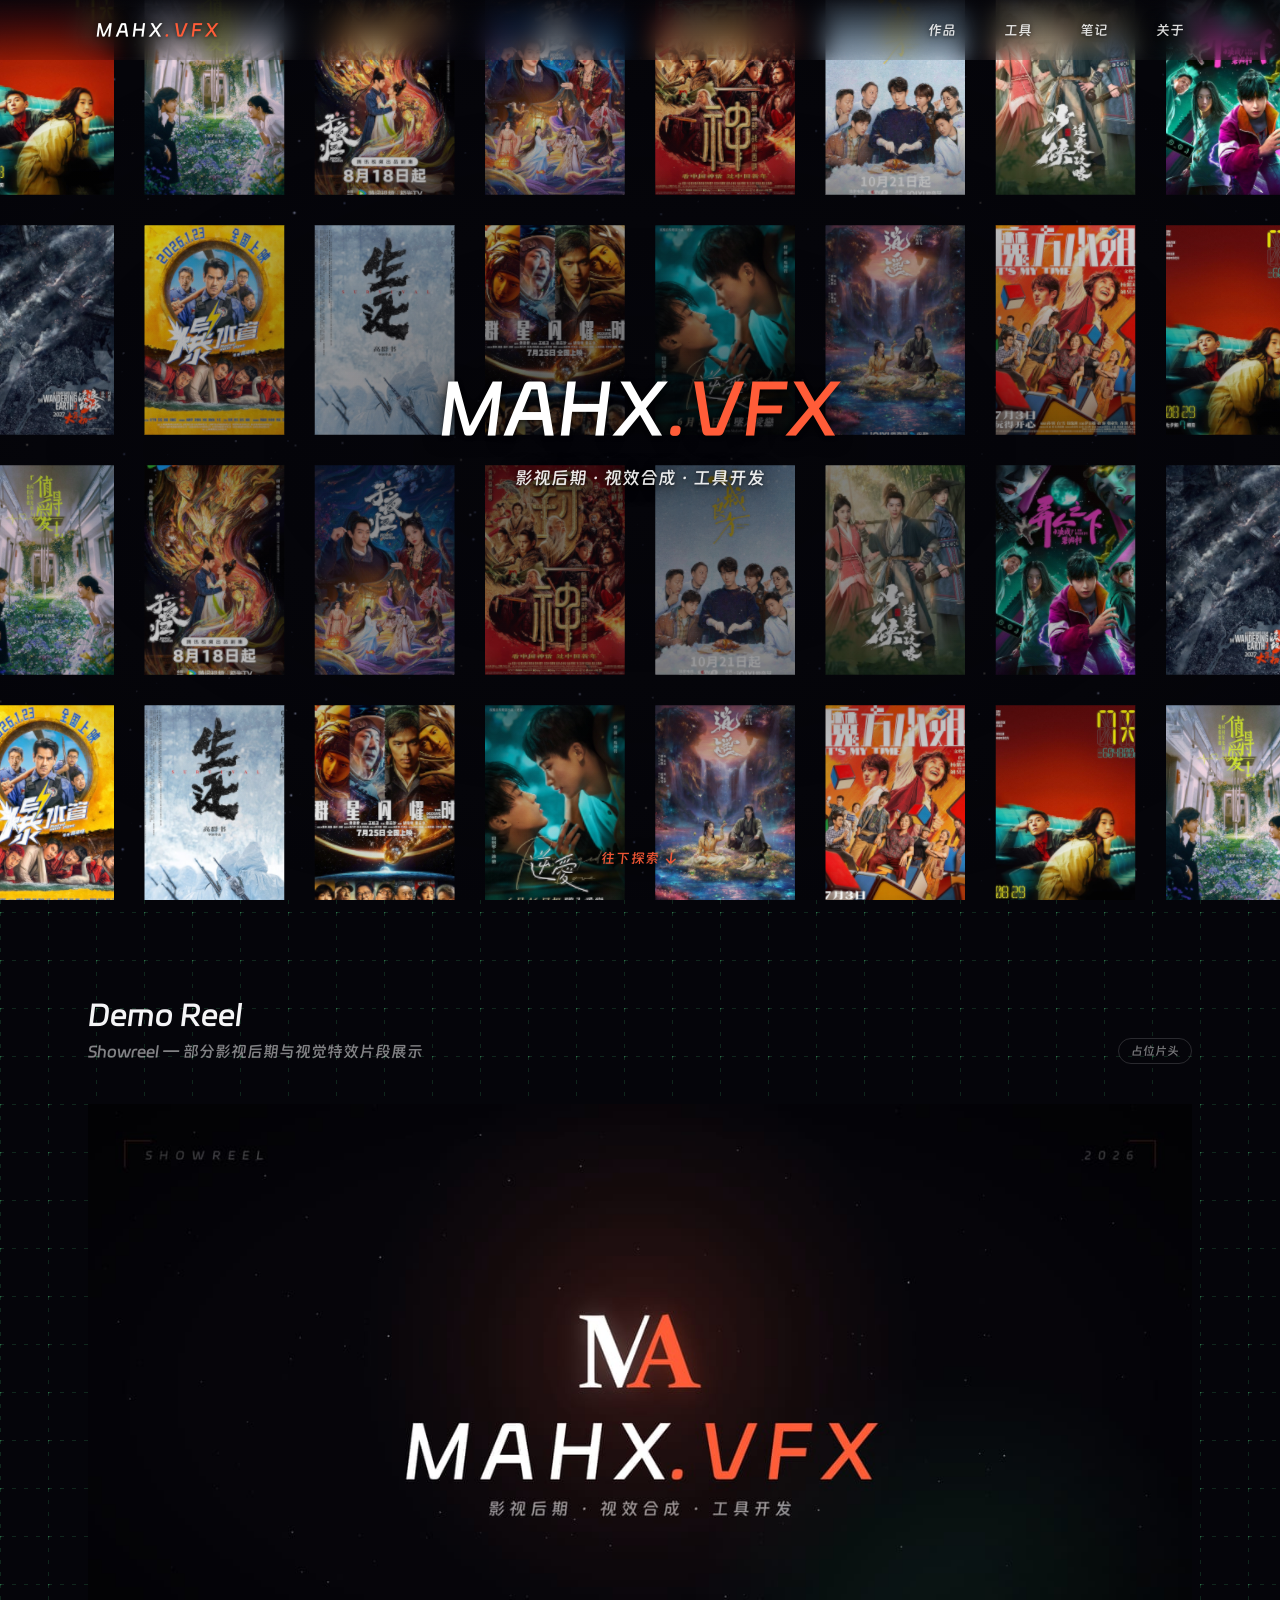
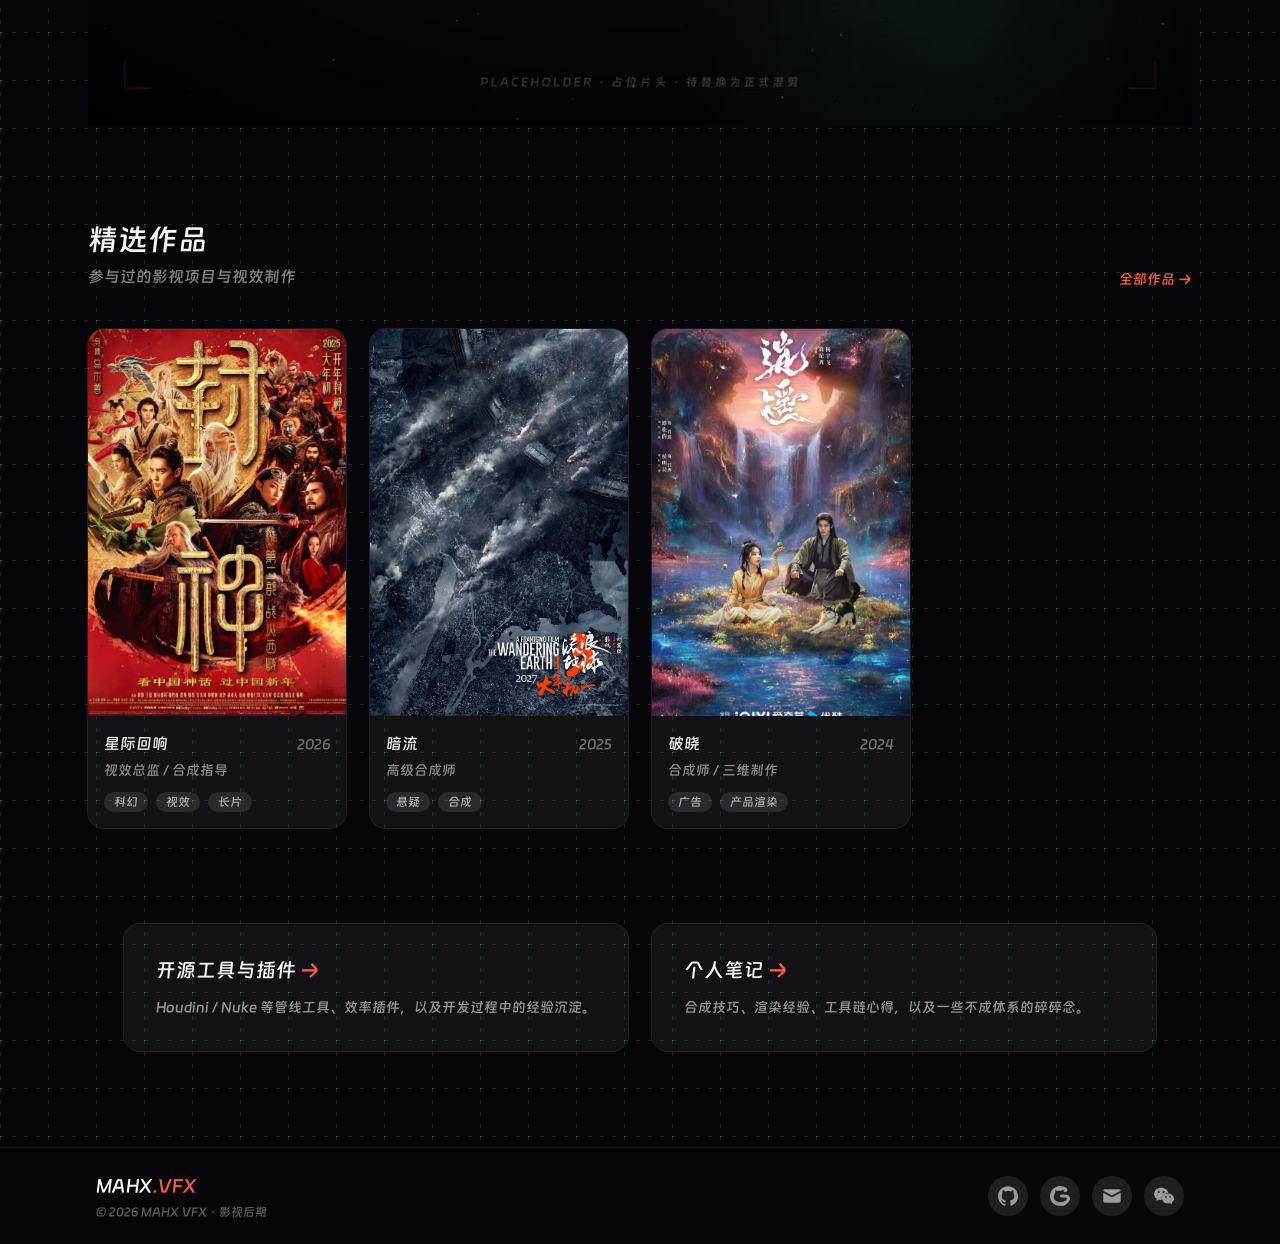
==== commit 253237fb: "deploy: 源码 77cf931 的构建产物" ====
--- a/index.html
+++ b/index.html
@@ -2,8 +2,7 @@
      这条 fetch 原本排在 JS 之后（HTML → JS → manifest → 图片），
      多出一整个 RTT。预载让浏览器与 JS 下载并行地取 manifest，
      JS 跑起来时它多半已经在路上了 --> <link rel="preload" href="/media/posters/manifest.json" as="fetch" type="application/json" crossorigin>  <html lang="zh-CN"> <head><meta charset="UTF-8"><meta name="viewport" content="width=device-width, initial-scale=1.0"><!-- 页内换页（view transitions）：导航不整页刷新，文档不卸载，
-         从根源消除跨文档导航的副作用（字体交换抖动 / 光标滞留） --><meta name="astro-view-transitions-enabled" content="true"> <meta name="astro-view-transitions-fallback" content="animate"><script type="module" src="/_astro/ClientRouter.astro_astro_type_script_index_0_lang.CnDxeVtR.js"></script><!-- 预载主字体：首访冷加载时尽早拉取，配合 font-display: block --><link rel="preload" href="/fonts/DingTalk-JinBuTi.woff2" as="font" type="font/woff2" crossorigin><!-- favicon 带版本参数：更新图标后升 v 强制浏览器换缓存（否则标签栏闪旧图标） --><link rel="icon" type="image/svg+xml" href="/favicon.svg?v=2"><meta name="description" content="影视后期工作者个人网站：作品集、开源工具与插件、个人笔记。"><meta name="generator" content="Astro v7.4.7"><meta property="og:title" content="MAHX VFX — 影视后期 · 视效合成 · 工具开发"><meta property="og:description" content="影视后期工作者个人网站：作品集、开源工具与插件、个人笔记。"><meta property="og:type" content="website"><title>MAHX VFX — 影视后期 · 视效合成 · 工具开发</title><!-- 页面级 head 扩展（各页自行预载关键资源） --><link rel="stylesheet" href="/_astro/BaseLayout.dxOMApsu.css"><style>[data-astro-cid-wztp7fq3][data-reel][data-state=playing] .icon-play[data-astro-cid-wztp7fq3]{display:none}[data-astro-cid-wztp7fq3][data-reel][data-state=playing] .icon-pause[data-astro-cid-wztp7fq3]{display:inline-block}[data-astro-cid-wztp7fq3][data-reel][data-state=unmuted] .icon-muted[data-astro-cid-wztp7fq3]{display:none}[data-astro-cid-wztp7fq3][data-reel][data-state=unmuted] .icon-sound[data-astro-cid-wztp7fq3]{display:inline-block}
-</style></head> <body class="flex min-h-dvh flex-col"> <header class="text-over-wall fixed inset-x-0 top-0 z-40 backdrop-blur-md" style="background: linear-gradient(to bottom, rgba(5,5,10,0.9), rgba(5,5,10,0.35) 70%, rgba(5,5,10,0.15));"> <!-- 通栏导航（不限宽）：logo 与导航链接对称贴两端，桌面端内距 96px
+         从根源消除跨文档导航的副作用（字体交换抖动 / 光标滞留） --><meta name="astro-view-transitions-enabled" content="true"> <meta name="astro-view-transitions-fallback" content="animate"><script type="module" src="/_astro/ClientRouter.astro_astro_type_script_index_0_lang.CnDxeVtR.js"></script><!-- 预载主字体：首访冷加载时尽早拉取，配合 font-display: block --><link rel="preload" href="/fonts/DingTalk-JinBuTi.woff2" as="font" type="font/woff2" crossorigin><!-- favicon 带版本参数：更新图标后升 v 强制浏览器换缓存（否则标签栏闪旧图标） --><link rel="icon" type="image/svg+xml" href="/favicon.svg?v=2"><meta name="description" content="影视后期工作者个人网站：作品集、开源工具与插件、个人笔记。"><meta name="generator" content="Astro v7.4.7"><meta property="og:title" content="MAHX VFX — 影视后期 · 视效合成 · 工具开发"><meta property="og:description" content="影视后期工作者个人网站：作品集、开源工具与插件、个人笔记。"><meta property="og:type" content="website"><title>MAHX VFX — 影视后期 · 视效合成 · 工具开发</title><!-- 页面级 head 扩展（各页自行预载关键资源） --><link rel="stylesheet" href="/_astro/BaseLayout.IyHvdCJC.css"><link rel="stylesheet" href="/_astro/index.BHj2mV9j.css"></head> <body class="flex min-h-dvh flex-col"> <header class="text-over-wall fixed inset-x-0 top-0 z-40 backdrop-blur-md" style="background: linear-gradient(to bottom, rgba(5,5,10,0.9), rgba(5,5,10,0.35) 70%, rgba(5,5,10,0.15));"> <!-- 通栏导航（不限宽）：logo 与导航链接对称贴两端，桌面端内距 96px
        （用户要求空间感：24px 太贴边 → 48px → 再翻倍 96px；移动端保持
        24px）。不用 max-w 居中容器——那会把 logo 随屏宽推向中间 --><nav class="flex items-center justify-between px-6 md:px-24 py-4"> <a href="/" class="text-lg font-semibold tracking-[0.2em] text-white transition-colors hover:text-white">
 MAHX<span class="text-accent">.VFX</span> </a> <div class="flex gap-6 text-sm md:gap-12"> <a href="/works/" class="text-white/85 transition-colors hover:text-white"> 作品 </a><a href="/tools/" class="text-white/85 transition-colors hover:text-white"> 工具 </a><a href="/notes/" class="text-white/85 transition-colors hover:text-white"> 笔记 </a><a href="/about/" class="text-white/85 transition-colors hover:text-white"> 关于 </a> </div> </nav> </header>    <section class="relative h-screen w-full shrink-0 overflow-hidden bg-ink"> <div id="poster-wall" class="absolute inset-0" aria-hidden="true"></div> <div class="hero-scrim pointer-events-none absolute inset-0 z-[4]" aria-hidden="true"></div> <div class="hero-copy pointer-events-none absolute inset-0 z-[5] flex flex-col items-center justify-center pb-14 text-center"> <h1 class="text-over-wall mt-5 text-5xl font-bold tracking-wide md:text-7xl"> <span class="text-white">MAHX</span><span class="text-accent">.VFX</span> </h1> <p class="text-over-wall mt-5 text-base text-white/90 md:text-lg">
@@ -17,9 +16,7 @@
       }
     </style> </noscript>   <section id="showreel" class="mx-auto max-w-6xl scroll-mt-24 px-6 pt-24 pb-8"> <div class="flex items-end justify-between gap-4"> <div> <h2 class="text-3xl font-bold">Demo Reel</h2> <p class="mt-2 text-white/50">Showreel — 部分影视后期与视觉特效片段展示</p> </div> <span class="shrink-0 rounded-full border border-white/15 px-3 py-1 text-xs text-white/45">
 占位片头
-</span> </div> <div class="mt-10"> <!-- 混剪播放器：封面打底 → 进入视口才加载视频源（preload="none" + data-src），
-     muted + autoplay + loop 是浏览器允许的无声自动播放组合。
-     控件（播放/静音）自绘：原生 controls 在深色面板上丑且不可控 --><div data-reel data-state="paused" class="group relative overflow-hidden rounded-2xl bg-ink ring-1 ring-white/10 transition duration-300 hover:ring-white/25" data-astro-cid-wztp7fq3> <video id="reel-video" class="aspect-video w-full bg-ink object-cover" poster="/media/reel/showreel-poster.jpg" muted loop playsinline preload="none" data-src="/media/reel/showreel.mp4" aria-label="Demo Reel — 部分影视后期与视觉特效片段展示" data-astro-cid-wztp7fq3></video> <!-- 控件：右下角两枚玻璃质感圆钮 --> <div class="absolute bottom-4 right-4 flex items-center gap-2" data-astro-cid-wztp7fq3> <button type="button" data-reel-action="toggle" class="inline-flex h-10 w-10 items-center justify-center rounded-full bg-black/60 text-white/80 ring-1 ring-white/15 transition hover:bg-black/75 hover:text-white hover:ring-white/40 focus:outline-none focus-visible:ring-2 focus-visible:ring-accent" aria-label="暂停 Demo Reel" data-astro-cid-wztp7fq3> <svg class="icon-play h-4 w-4" viewBox="0 0 24 24" fill="currentColor" aria-hidden="true" data-astro-cid-wztp7fq3> <path d="M8 5.14v13.72a1 1 0 0 0 1.52.85l10.79-6.86a1 1 0 0 0 0-1.7L9.52 4.29A1 1 0 0 0 8 5.14Z" data-astro-cid-wztp7fq3></path> </svg> <svg class="icon-pause hidden h-4 w-4" viewBox="0 0 24 24" fill="currentColor" aria-hidden="true" data-astro-cid-wztp7fq3> <path d="M7 4h3.2v16H7V4Zm6.8 0H17v16h-3.2V4Z" data-astro-cid-wztp7fq3></path> </svg> </button> <button type="button" data-reel-action="mute" class="inline-flex h-10 w-10 items-center justify-center rounded-full bg-black/60 text-white/80 ring-1 ring-white/15 transition hover:bg-black/75 hover:text-white hover:ring-white/40 focus:outline-none focus-visible:ring-2 focus-visible:ring-accent" aria-label="取消静音" data-astro-cid-wztp7fq3> <svg class="icon-sound hidden h-4 w-4" viewBox="0 0 24 24" fill="currentColor" aria-hidden="true" data-astro-cid-wztp7fq3> <path d="M4 9v6h3.5L12 19V5L7.5 9H4Z" data-astro-cid-wztp7fq3></path> <path d="M15.5 8.2a5 5 0 0 1 0 7.6l1.1 1.4a6.7 6.7 0 0 0 0-10.4l-1.1 1.4Z" data-astro-cid-wztp7fq3></path> <path d="M17.9 5.8a8.6 8.6 0 0 1 0 12.4l1.1 1.4a10.3 10.3 0 0 0 0-15.2l-1.1 1.4Z" data-astro-cid-wztp7fq3></path> </svg> <svg class="icon-muted h-4 w-4" viewBox="0 0 24 24" fill="currentColor" aria-hidden="true" data-astro-cid-wztp7fq3> <path d="M4 9v6h3.5L12 19V5L7.5 9H4Z" data-astro-cid-wztp7fq3></path> <path d="M15.5 9.6 21 15m0-5.4-5.5 5.4" stroke="currentColor" stroke-width="1.8" fill="none" stroke-linecap="round" data-astro-cid-wztp7fq3></path> </svg> </button> </div> <!-- 无 JS 兜底：没有脚本时视频不会自动加载，直接给出带原生控件的版本 --> <noscript> <video class="aspect-video w-full bg-ink object-cover" poster="/media/reel/showreel-poster.jpg" controls preload="metadata" src="/media/reel/showreel.mp4" aria-label="Demo Reel — 部分影视后期与视觉特效片段展示" data-astro-cid-wztp7fq3></video> </noscript> </div> </div> </section>  <section id="featured" class="mx-auto max-w-6xl scroll-mt-24 px-6 pt-16 pb-24"> <div class="flex items-end justify-between"> <div> <h2 class="text-3xl font-bold">精选作品</h2> <p class="mt-2 text-white/50">参与过的影视项目与视效制作</p> </div> <a href="/works/" class="text-sm text-accent transition-opacity hover:opacity-80">
+</span> </div> <div class="mt-10"> <div class="portfolio-player" data-portfolio-player data-stage="intro"> <video-player class="portfolio-player__state-root">  <media-container class="portfolio-player__surface" tabindex="-1">  <video class="portfolio-player__content" data-pp-ref="content-video" data-src="/media/reel/showreel-content.mp4" playsinline preload="none" poster="/media/reel/showreel-content-poster.jpg" aria-label="Demo Reel — 部分影视后期与视觉特效片段展示"></video>  <portfolio-intro-layer class="portfolio-player__intro-layer" data-pp-ref="intro-layer" data-intro-src="/media/reel/showreel.mp4" data-intro-poster="/media/reel/showreel-poster.jpg"></portfolio-intro-layer>  <button type="button" class="portfolio-player__intro-entry" data-pp-action="enter-content" aria-label="观看正片：Demo Reel — 部分影视后期与视觉特效片段展示"> <span class="portfolio-player__intro-card"> <svg class="pp-icon" viewBox="0 0 24 24" fill="currentColor" aria-hidden="true"> <path d="M8 5.14v13.72a1 1 0 0 0 1.52.85l10.79-6.86a1 1 0 0 0 0-1.7L9.52 4.29A1 1 0 0 0 8 5.14Z"></path> </svg> <span class="portfolio-player__intro-entry-text">观看正片</span> </span> </button>  <button type="button" class="portfolio-player__center-toggle" data-pp-action="center-toggle" aria-label="播放 / 暂停"> <svg class="pp-icon" viewBox="0 0 24 24" fill="currentColor" aria-hidden="true"> <path d="M8 5.14v13.72a1 1 0 0 0 1.52.85l10.79-6.86a1 1 0 0 0 0-1.7L9.52 4.29A1 1 0 0 0 8 5.14Z"></path> </svg> </button>  <media-controls class="portfolio-player__controls"> <media-controls-backdrop class="portfolio-player__backdrop"></media-controls-backdrop> <media-controls-content class="portfolio-player__controls-content"> <media-controls-group class="portfolio-player__button-row" aria-label="播放控制"> <div class="portfolio-player__cluster-left"> <media-play-button class="pp-btn" data-pp-ref="play-button"> <span class="pp-icon" data-icon="play"> <svg viewBox="0 0 24 24" fill="currentColor" aria-hidden="true"> <path d="M8 5.14v13.72a1 1 0 0 0 1.52.85l10.79-6.86a1 1 0 0 0 0-1.7L9.52 4.29A1 1 0 0 0 8 5.14Z"></path> </svg> </span> <span class="pp-icon" data-icon="pause"> <svg viewBox="0 0 24 24" fill="currentColor" aria-hidden="true"> <path d="M7 4h3.2v16H7V4Zm6.8 0H17v16h-3.2V4Z"></path> </svg> </span> </media-play-button> <span class="portfolio-player__time"> <media-time type="current"></media-time> <span class="portfolio-player__time-sep" aria-hidden="true">/</span> <media-time type="duration"></media-time> </span> </div> <div class="portfolio-player__cluster-right"> <!-- 音量：悬停弹出到按钮左侧（v10 滑杆 + 项目配色） --><div class="portfolio-player__volume-group"> <span class="portfolio-player__volume-bridge" aria-hidden="true"></span> <media-volume-slider class="portfolio-player__volume" aria-label="音量"> <media-slider-track class="portfolio-player__volume-track"> <media-slider-fill class="portfolio-player__volume-fill"></media-slider-fill> </media-slider-track> <media-slider-thumb class="portfolio-player__volume-thumb"></media-slider-thumb> </media-volume-slider> <media-mute-button class="pp-btn" data-pp-ref="mute-button"> <span class="pp-icon" data-icon="sound"> <svg viewBox="0 0 24 24" fill="currentColor" aria-hidden="true"> <path d="M4 9v6h3.5L12 19V5L7.5 9H4Z"></path> <path d="M15.5 8.2a5 5 0 0 1 0 7.6l1.1 1.4a6.7 6.7 0 0 0 0-10.4l-1.1 1.4Z"></path> <path d="M17.9 5.8a8.6 8.6 0 0 1 0 12.4l1.1 1.4a10.3 10.3 0 0 0 0-15.2l-1.1 1.4Z"></path> </svg> </span> <span class="pp-icon" data-icon="muted"> <svg viewBox="0 0 24 24" fill="currentColor" aria-hidden="true"> <path d="M4 9v6h3.5L12 19V5L7.5 9H4Z"></path> <path d="M15.5 9.6 21 15m0-5.4-5.5 5.4" stroke="currentColor" stroke-width="1.8" fill="none" stroke-linecap="round"></path> </svg> </span> </media-mute-button> </div> <media-fullscreen-button class="pp-btn" data-pp-ref="fullscreen-button"> <span class="pp-icon" data-icon="fs-enter"> <svg viewBox="0 0 24 24" fill="none" stroke="currentColor" stroke-width="1.8" stroke-linecap="round" stroke-linejoin="round" aria-hidden="true"> <path d="M4 9V4h5M15 4h5v5M20 15v5h-5M9 20H4v-5"></path> </svg> </span> <span class="pp-icon" data-icon="fs-exit"> <svg viewBox="0 0 24 24" fill="none" stroke="currentColor" stroke-width="1.8" stroke-linecap="round" stroke-linejoin="round" aria-hidden="true"> <path d="M9 4v5H4M20 9h-5V4M15 20v-5h5M4 15h5v5"></path> </svg> </span> </media-fullscreen-button> </div> </media-controls-group> </media-controls-content> </media-controls>  <media-time-slider class="portfolio-player__timeline" aria-label="视频进度"> <media-slider-track class="portfolio-player__track"> <media-slider-buffer class="portfolio-player__buffer"></media-slider-buffer> <media-slider-fill class="portfolio-player__fill"></media-slider-fill> </media-slider-track> <media-slider-thumb class="portfolio-player__thumb"></media-slider-thumb> </media-time-slider>  <media-buffering-indicator class="portfolio-player__spinner"> <div class="portfolio-player__spinner-ring" aria-hidden="true"></div> </media-buffering-indicator>  <div class="portfolio-player__error" data-pp-ref="error" role="alert"> <p class="portfolio-player__error-text">视频加载失败，请重试</p> <button type="button" class="portfolio-player__retry" data-pp-action="retry">重试</button> </div>  <media-hotkey keys="Space" action="togglePaused"></media-hotkey> <media-hotkey keys="m" action="toggleMuted"></media-hotkey> <media-hotkey keys="f" action="toggleFullscreen"></media-hotkey> <media-hotkey keys="ArrowRight" action="seekStep" value="5"></media-hotkey> <media-hotkey keys="ArrowLeft" action="seekStep" value="-5"></media-hotkey> <media-hotkey keys="ArrowUp" action="volumeStep" value="0.1"></media-hotkey> <media-hotkey keys="ArrowDown" action="volumeStep" value="-0.1"></media-hotkey>  <media-gesture type="tap" action="togglePaused" pointer="mouse" region="center"></media-gesture> <media-gesture type="tap" action="toggleControls" pointer="touch"></media-gesture> </media-container> </video-player> <!-- 无 JS 兜底：直接给带原生控件的正文视频 --> <noscript> <video class="portfolio-player__noscript" poster="/media/reel/showreel-content-poster.jpg" controls preload="metadata" src="/media/reel/showreel-content.mp4" aria-label="Demo Reel — 部分影视后期与视觉特效片段展示"></video> </noscript> </div><script type="module" src="/_astro/PortfolioPlayer.astro_astro_type_script_index_0_lang.iX0QX60S.js"></script> </div> </section>  <section id="featured" class="mx-auto max-w-6xl scroll-mt-24 px-6 pt-16 pb-24"> <div class="flex items-end justify-between"> <div> <h2 class="text-3xl font-bold">精选作品</h2> <p class="mt-2 text-white/50">参与过的影视项目与视效制作</p> </div> <a href="/works/" class="text-sm text-accent transition-opacity hover:opacity-80">
 全部作品 →
 </a> </div> <div class="mt-10 grid grid-cols-2 gap-6 lg:grid-cols-4"> <a href="/works/interstellar-echo/" class="group block overflow-hidden rounded-2xl bg-white/5 ring-1 ring-white/10 transition duration-300 hover:-translate-y-1 hover:ring-white/30"> <div class="aspect-[2/3] overflow-hidden"> <img src="/media/posters/wall/封神第二部：战火西岐.jpg" alt="星际回响" loading="lazy" class="h-full w-full object-cover will-change-transform transition duration-500 group-hover:scale-105"> </div> <div class="p-4"> <div class="flex items-baseline justify-between gap-2"> <h3 class="font-semibold text-white/90">星际回响</h3> <span class="shrink-0 text-sm text-white/40">2026</span> </div> <p class="mt-1 text-sm text-white/50">视效总监 / 合成指导</p> <div class="mt-3 flex flex-wrap gap-2"> <span class="rounded-full bg-white/10 px-2.5 py-0.5 text-xs text-white/60"> 科幻 </span><span class="rounded-full bg-white/10 px-2.5 py-0.5 text-xs text-white/60"> 视效 </span><span class="rounded-full bg-white/10 px-2.5 py-0.5 text-xs text-white/60"> 长片 </span> </div> </div> </a><a href="/works/undercurrent/" class="group block overflow-hidden rounded-2xl bg-white/5 ring-1 ring-white/10 transition duration-300 hover:-translate-y-1 hover:ring-white/30"> <div class="aspect-[2/3] overflow-hidden"> <img src="/media/posters/wall/流浪地球3.jpg" alt="暗流" loading="lazy" class="h-full w-full object-cover will-change-transform transition duration-500 group-hover:scale-105"> </div> <div class="p-4"> <div class="flex items-baseline justify-between gap-2"> <h3 class="font-semibold text-white/90">暗流</h3> <span class="shrink-0 text-sm text-white/40">2025</span> </div> <p class="mt-1 text-sm text-white/50">高级合成师</p> <div class="mt-3 flex flex-wrap gap-2"> <span class="rounded-full bg-white/10 px-2.5 py-0.5 text-xs text-white/60"> 悬疑 </span><span class="rounded-full bg-white/10 px-2.5 py-0.5 text-xs text-white/60"> 合成 </span> </div> </div> </a><a href="/works/daybreak/" class="group block overflow-hidden rounded-2xl bg-white/5 ring-1 ring-white/10 transition duration-300 hover:-translate-y-1 hover:ring-white/30"> <div class="aspect-[2/3] overflow-hidden"> <img src="/media/posters/wall/逍遥.jpg" alt="破晓" loading="lazy" class="h-full w-full object-cover will-change-transform transition duration-500 group-hover:scale-105"> </div> <div class="p-4"> <div class="flex items-baseline justify-between gap-2"> <h3 class="font-semibold text-white/90">破晓</h3> <span class="shrink-0 text-sm text-white/40">2024</span> </div> <p class="mt-1 text-sm text-white/50">合成师 / 三维制作</p> <div class="mt-3 flex flex-wrap gap-2"> <span class="rounded-full bg-white/10 px-2.5 py-0.5 text-xs text-white/60"> 广告 </span><span class="rounded-full bg-white/10 px-2.5 py-0.5 text-xs text-white/60"> 产品渲染 </span> </div> </div> </a> </div> </section>  <section class="mx-auto max-w-6xl px-6 pb-24"> <div class="grid gap-6 md:grid-cols-2"> <a href="/tools/" class="group rounded-2xl bg-white/5 p-8 ring-1 ring-white/10 transition duration-300 hover:-translate-y-1 hover:ring-white/30"> <h3 class="text-xl font-semibold">开源工具与插件 <span class="text-accent">→</span></h3> <p class="mt-3 text-sm leading-relaxed text-white/55">
 Houdini / Nuke 等管线工具、效率插件，以及开发过程中的经验沉淀。
@@ -36,4 +33,4 @@
      Chrome 的异步 Clipboard API 是标准路径：Chrome/Edge/Firefox/Safari 16.4+
      均支持；需安全上下文（HTTPS 或 localhost），非安全上下文下 navigator.clipboard
      不存在 → 直接判失败，不做回退。
-     写成功 → 已复制；被拒（权限/非安全上下文）→ 复制失败 --><script type="module">document.addEventListener(`click`,e=>{let t=e.target.closest?.(`[data-copy]`);if(!t)return;let n=t.dataset.copy??``,r=t.querySelector(`.copy-tip`),i=e=>{r&&(r.textContent=e?`已复制`:`复制失败`,r.classList.add(`is-shown`),setTimeout(()=>r.classList.remove(`is-shown`),1600))};navigator.clipboard?.writeText?navigator.clipboard.writeText(n).then(()=>i(!0),()=>i(!1)):i(!1)});</script><script type="module">window.addEventListener(`pageshow`,()=>{let e=document.body;e.style.pointerEvents=`none`,requestAnimationFrame(()=>{e.style.pointerEvents=``})});</script> </body> </html><script type="module" src="/_astro/index.astro_astro_type_script_index_0_lang.Bk9zZ34n.js"></script>+     写成功 → 已复制；被拒（权限/非安全上下文）→ 复制失败 --><script type="module">document.addEventListener(`click`,e=>{let t=e.target.closest?.(`[data-copy]`);if(!t)return;let n=t.dataset.copy??``,r=t.querySelector(`.copy-tip`),i=e=>{r&&(r.textContent=e?`已复制`:`复制失败`,r.classList.add(`is-shown`),setTimeout(()=>r.classList.remove(`is-shown`),1600))};navigator.clipboard?.writeText?navigator.clipboard.writeText(n).then(()=>i(!0),()=>i(!1)):i(!1)});</script><script type="module">window.addEventListener(`pageshow`,()=>{let e=document.body;e.style.pointerEvents=`none`;let t=()=>{e.style.pointerEvents=``};requestAnimationFrame(t),setTimeout(t,50)});</script> </body> </html><script type="module" src="/_astro/index.astro_astro_type_script_index_0_lang.q3uHv0qb.js"></script>
--- a/_astro/BaseLayout.IyHvdCJC.css
+++ b/_astro/BaseLayout.IyHvdCJC.css
@@ -0,0 +1,2 @@
+/*! tailwindcss v4.3.4 | MIT License | https://tailwindcss.com */
+@layer properties{@supports (((-webkit-hyphens:none)) and (not (margin-trim:block))) or ((-moz-orient:inline) and (not (color:rgb(from red r g b)))){*,:before,:after,::backdrop{--tw-translate-x:0;--tw-translate-y:0;--tw-translate-z:0;--tw-rotate-x:initial;--tw-rotate-y:initial;--tw-rotate-z:initial;--tw-skew-x:initial;--tw-skew-y:initial;--tw-space-y-reverse:0;--tw-border-style:solid;--tw-leading:initial;--tw-font-weight:initial;--tw-tracking:initial;--tw-ordinal:initial;--tw-slashed-zero:initial;--tw-numeric-figure:initial;--tw-numeric-spacing:initial;--tw-numeric-fraction:initial;--tw-shadow:0 0 #0000;--tw-shadow-color:initial;--tw-shadow-alpha:100%;--tw-inset-shadow:0 0 #0000;--tw-inset-shadow-color:initial;--tw-inset-shadow-alpha:100%;--tw-ring-color:initial;--tw-ring-shadow:0 0 #0000;--tw-inset-ring-color:initial;--tw-inset-ring-shadow:0 0 #0000;--tw-ring-inset:initial;--tw-ring-offset-width:0px;--tw-ring-offset-color:#fff;--tw-ring-offset-shadow:0 0 #0000;--tw-outline-style:solid;--tw-blur:initial;--tw-brightness:initial;--tw-contrast:initial;--tw-grayscale:initial;--tw-hue-rotate:initial;--tw-invert:initial;--tw-opacity:initial;--tw-saturate:initial;--tw-sepia:initial;--tw-drop-shadow:initial;--tw-drop-shadow-color:initial;--tw-drop-shadow-alpha:100%;--tw-drop-shadow-size:initial;--tw-backdrop-blur:initial;--tw-backdrop-brightness:initial;--tw-backdrop-contrast:initial;--tw-backdrop-grayscale:initial;--tw-backdrop-hue-rotate:initial;--tw-backdrop-invert:initial;--tw-backdrop-opacity:initial;--tw-backdrop-saturate:initial;--tw-backdrop-sepia:initial;--tw-duration:initial;--tw-scale-x:1;--tw-scale-y:1;--tw-scale-z:1}}}@layer theme{:root,:host{--font-sans:"DingTalk JinBuTi", "Inter", "PingFang SC", "Hiragino Sans GB", "Microsoft YaHei", system-ui, sans-serif;--font-mono:ui-monospace, SFMono-Regular, Menlo, Monaco, Consolas, "Liberation Mono", "Courier New", monospace;--color-amber-300:oklch(87.9% .169 91.605);--color-amber-400:oklch(82.8% .189 84.429);--color-emerald-300:oklch(84.5% .143 164.978);--color-emerald-400:oklch(76.5% .177 163.223);--color-white:#fff;--spacing:.25rem;--container-3xl:48rem;--container-4xl:56rem;--container-5xl:64rem;--container-6xl:72rem;--text-xs:.75rem;--text-xs--line-height:calc(1 / .75);--text-sm:.875rem;--text-sm--line-height:calc(1.25 / .875);--text-base:1rem;--text-base--line-height:calc(1.5 / 1);--text-lg:1.125rem;--text-lg--line-height:calc(1.75 / 1.125);--text-xl:1.25rem;--text-xl--line-height:calc(1.75 / 1.25);--text-2xl:1.5rem;--text-2xl--line-height:calc(2 / 1.5);--text-3xl:1.875rem;--text-3xl--line-height:calc(2.25 / 1.875);--text-4xl:2.25rem;--text-4xl--line-height:calc(2.5 / 2.25);--text-5xl:3rem;--text-5xl--line-height:1;--text-7xl:4.5rem;--text-7xl--line-height:1;--text-8xl:6rem;--text-8xl--line-height:1;--font-weight-normal:400;--font-weight-semibold:600;--font-weight-bold:700;--tracking-wide:.025em;--tracking-wider:.05em;--leading-relaxed:1.625;--radius-2xl:1rem;--blur-md:12px;--aspect-video:16 / 9;--default-transition-duration:.15s;--default-transition-timing-function:cubic-bezier(.4, 0, .2, 1);--default-font-family:var(--font-sans);--default-mono-font-family:var(--font-mono);--color-ink:#05050a;--color-accent:#ff5c38}}@layer base{*,:after,:before,::backdrop{box-sizing:border-box;border:0 solid;margin:0;padding:0}::file-selector-button{box-sizing:border-box;border:0 solid;margin:0;padding:0}html,:host{-webkit-text-size-adjust:100%;tab-size:4;line-height:1.5;font-family:var(--default-font-family,-apple-system, BlinkMacSystemFont, "Segoe UI", Roboto, "Helvetica Neue", "Noto Sans", Arial, sans-serif, "Apple Color Emoji", "Segoe UI Emoji", "Segoe UI Symbol", "Noto Color Emoji");font-feature-settings:var(--default-font-feature-settings,normal);font-variation-settings:var(--default-font-variation-settings,normal);-webkit-tap-highlight-color:transparent}hr{height:0;color:inherit;border-top-width:1px}abbr:where([title]){text-decoration:underline dotted}h1,h2,h3,h4,h5,h6{font-size:inherit;font-weight:inherit}a{color:inherit;-webkit-text-decoration:inherit;-webkit-text-decoration:inherit;-webkit-text-decoration:inherit;text-decoration:inherit}b,strong{font-weight:bolder}code,kbd,samp,pre{font-family:var(--default-mono-font-family,ui-monospace, SFMono-Regular, Menlo, Monaco, Consolas, "Liberation Mono", "Courier New", monospace);font-feature-settings:var(--default-mono-font-feature-settings,normal);font-variation-settings:var(--default-mono-font-variation-settings,normal);font-size:1em}small{font-size:80%}sub,sup{vertical-align:baseline;font-size:75%;line-height:0;position:relative}sub{bottom:-.25em}sup{top:-.5em}table{text-indent:0;border-color:inherit;border-collapse:collapse}:-moz-focusring:where(:not(iframe)){outline:auto}progress{vertical-align:baseline}summary{display:list-item}ol,ul,menu{list-style:none}img,svg,video,canvas,audio,iframe,embed,object{vertical-align:middle;display:block}img,video{max-width:100%;height:auto}button,input,select,optgroup,textarea{font:inherit;font-feature-settings:inherit;font-variation-settings:inherit;letter-spacing:inherit;color:inherit;opacity:1;background-color:#0000;border-radius:0}::file-selector-button{font:inherit;font-feature-settings:inherit;font-variation-settings:inherit;letter-spacing:inherit;color:inherit;opacity:1;background-color:#0000;border-radius:0}:where(select:is([multiple],[size])) optgroup{font-weight:bolder}:where(select:is([multiple],[size])) optgroup option{padding-inline-start:20px}::file-selector-button{margin-inline-end:4px}::placeholder{opacity:1}@supports (not ((-webkit-appearance:-apple-pay-button))) or (contain-intrinsic-size:1px){::placeholder{color:currentColor}@supports (color:color-mix(in lab, red, red)){::placeholder{color:color-mix(in oklab, currentcolor 50%, transparent)}}}textarea{resize:vertical}::-webkit-search-decoration{-webkit-appearance:none}::-webkit-date-and-time-value{min-height:1lh;text-align:inherit}::-webkit-datetime-edit{display:inline-flex}::-webkit-datetime-edit-fields-wrapper{padding:0}::-webkit-datetime-edit{padding-block:0}::-webkit-datetime-edit-year-field{padding-block:0}::-webkit-datetime-edit-month-field{padding-block:0}::-webkit-datetime-edit-day-field{padding-block:0}::-webkit-datetime-edit-hour-field{padding-block:0}::-webkit-datetime-edit-minute-field{padding-block:0}::-webkit-datetime-edit-second-field{padding-block:0}::-webkit-datetime-edit-millisecond-field{padding-block:0}::-webkit-datetime-edit-meridiem-field{padding-block:0}::-webkit-calendar-picker-indicator{line-height:1}:-moz-ui-invalid{box-shadow:none}button,input:where([type=button],[type=reset],[type=submit]){appearance:button}::file-selector-button{appearance:button}::-webkit-inner-spin-button{height:auto}::-webkit-outer-spin-button{height:auto}[hidden]:where(:not([hidden=until-found])){display:none!important}}@layer components;@layer utilities{.pointer-events-none{pointer-events:none}.collapse{visibility:collapse}.visible{visibility:visible}.absolute{position:absolute}.fixed{position:fixed}.relative{position:relative}.static{position:static}.inset-0{inset:0}.inset-x-0{inset-inline:0}.top-0{top:0}.bottom-8{bottom:calc(var(--spacing) * 8)}.left-1\/2{left:50%}.z-40{z-index:40}.z-\[4\]{z-index:4}.z-\[5\]{z-index:5}.container{width:100%}@media (width>=40rem){.container{max-width:40rem}}@media (width>=48rem){.container{max-width:48rem}}@media (width>=64rem){.container{max-width:64rem}}@media (width>=80rem){.container{max-width:80rem}}@media (width>=96rem){.container{max-width:96rem}}.mx-auto{margin-inline:auto}.my-10{margin-block:calc(var(--spacing) * 10)}.mt-1{margin-top:var(--spacing)}.mt-1\.5{margin-top:calc(var(--spacing) * 1.5)}.mt-2{margin-top:calc(var(--spacing) * 2)}.mt-3{margin-top:calc(var(--spacing) * 3)}.mt-5{margin-top:calc(var(--spacing) * 5)}.mt-6{margin-top:calc(var(--spacing) * 6)}.mt-8{margin-top:calc(var(--spacing) * 8)}.mt-10{margin-top:calc(var(--spacing) * 10)}.mt-12{margin-top:calc(var(--spacing) * 12)}.mt-14{margin-top:calc(var(--spacing) * 14)}.mt-auto{margin-top:auto}.ml-1{margin-left:var(--spacing)}.block{display:block}.flex{display:flex}.grid{display:grid}.hidden{display:none}.inline{display:inline}.table{display:table}.aspect-\[2\/3\]{aspect-ratio:2/3}.aspect-video{aspect-ratio:var(--aspect-video)}.h-1{height:var(--spacing)}.h-5{height:calc(var(--spacing) * 5)}.h-10{height:calc(var(--spacing) * 10)}.h-full{height:100%}.h-screen{height:100vh}.min-h-dvh{min-height:100dvh}.w-1{width:var(--spacing)}.w-5{width:calc(var(--spacing) * 5)}.w-10{width:calc(var(--spacing) * 10)}.w-full{width:100%}.max-w-3xl{max-width:var(--container-3xl)}.max-w-4xl{max-width:var(--container-4xl)}.max-w-5xl{max-width:var(--container-5xl)}.max-w-6xl{max-width:var(--container-6xl)}.flex-1{flex:1}.shrink{flex-shrink:1}.shrink-0{flex-shrink:0}.grow{flex-grow:1}.-translate-x-1\/2{--tw-translate-x:calc(calc(1 / 2 * 100%) * -1);translate:var(--tw-translate-x) var(--tw-translate-y)}.transform{transform:var(--tw-rotate-x, ) var(--tw-rotate-y, ) var(--tw-rotate-z, ) var(--tw-skew-x, ) var(--tw-skew-y, )}.cursor-pointer{cursor:pointer}.resize{resize:both}.scroll-mt-24{scroll-margin-top:calc(var(--spacing) * 24)}.grid-cols-2{grid-template-columns:repeat(2,minmax(0,1fr))}.flex-col{flex-direction:column}.flex-wrap{flex-wrap:wrap}.items-baseline{align-items:baseline}.items-center{align-items:center}.items-end{align-items:flex-end}.justify-between{justify-content:space-between}.justify-center{justify-content:center}.gap-2{gap:calc(var(--spacing) * 2)}.gap-3{gap:calc(var(--spacing) * 3)}.gap-4{gap:calc(var(--spacing) * 4)}.gap-5{gap:calc(var(--spacing) * 5)}.gap-6{gap:calc(var(--spacing) * 6)}:where(.space-y-4>:not(:last-child)){--tw-space-y-reverse:0;margin-block-start:calc(calc(var(--spacing) * 4) * var(--tw-space-y-reverse));margin-block-end:calc(calc(var(--spacing) * 4) * calc(1 - var(--tw-space-y-reverse)))}.gap-x-5{column-gap:calc(var(--spacing) * 5)}.gap-y-2{row-gap:calc(var(--spacing) * 2)}.truncate{text-overflow:ellipsis;white-space:nowrap;overflow:hidden}.overflow-hidden{overflow:hidden}.rounded-2xl{border-radius:var(--radius-2xl)}.rounded-full{border-radius:2147483647px}.border{border-style:var(--tw-border-style);border-width:1px}.border-t{border-top-style:var(--tw-border-style);border-top-width:1px}.border-l-2{border-left-style:var(--tw-border-style);border-left-width:2px}.border-accent{border-color:var(--color-accent)}.border-white\/5{border-color:#ffffff0d}@supports (color:color-mix(in lab, red, red)){.border-white\/5{border-color:color-mix(in oklab, var(--color-white) 5%, transparent)}}.border-white\/10{border-color:#ffffff1a}@supports (color:color-mix(in lab, red, red)){.border-white\/10{border-color:color-mix(in oklab, var(--color-white) 10%, transparent)}}.border-white\/15{border-color:#ffffff26}@supports (color:color-mix(in lab, red, red)){.border-white\/15{border-color:color-mix(in oklab, var(--color-white) 15%, transparent)}}.bg-amber-400\/15{background-color:#fcbb0026}@supports (color:color-mix(in lab, red, red)){.bg-amber-400\/15{background-color:color-mix(in oklab, var(--color-amber-400) 15%, transparent)}}.bg-emerald-400\/15{background-color:#00d29426}@supports (color:color-mix(in lab, red, red)){.bg-emerald-400\/15{background-color:color-mix(in oklab, var(--color-emerald-400) 15%, transparent)}}.bg-ink{background-color:var(--color-ink)}.bg-white\/5{background-color:#ffffff0d}@supports (color:color-mix(in lab, red, red)){.bg-white\/5{background-color:color-mix(in oklab, var(--color-white) 5%, transparent)}}.bg-white\/10{background-color:#ffffff1a}@supports (color:color-mix(in lab, red, red)){.bg-white\/10{background-color:color-mix(in oklab, var(--color-white) 10%, transparent)}}.bg-white\/70{background-color:#ffffffb3}@supports (color:color-mix(in lab, red, red)){.bg-white\/70{background-color:color-mix(in oklab, var(--color-white) 70%, transparent)}}.object-contain{object-fit:contain}.object-cover{object-fit:cover}.p-4{padding:calc(var(--spacing) * 4)}.p-6{padding:calc(var(--spacing) * 6)}.p-7{padding:calc(var(--spacing) * 7)}.p-8{padding:calc(var(--spacing) * 8)}.px-2\.5{padding-inline:calc(var(--spacing) * 2.5)}.px-3{padding-inline:calc(var(--spacing) * 3)}.px-6{padding-inline:calc(var(--spacing) * 6)}.py-0\.5{padding-block:calc(var(--spacing) * .5)}.py-1{padding-block:var(--spacing)}.py-4{padding-block:calc(var(--spacing) * 4)}.py-6{padding-block:calc(var(--spacing) * 6)}.pt-16{padding-top:calc(var(--spacing) * 16)}.pt-24{padding-top:calc(var(--spacing) * 24)}.pt-32{padding-top:calc(var(--spacing) * 32)}.pb-8{padding-bottom:calc(var(--spacing) * 8)}.pb-14{padding-bottom:calc(var(--spacing) * 14)}.pb-24{padding-bottom:calc(var(--spacing) * 24)}.pl-4{padding-left:calc(var(--spacing) * 4)}.text-center{text-align:center}.font-mono{font-family:var(--font-mono)}.text-2xl{font-size:var(--text-2xl);line-height:var(--tw-leading,var(--text-2xl--line-height))}.text-3xl{font-size:var(--text-3xl);line-height:var(--tw-leading,var(--text-3xl--line-height))}.text-4xl{font-size:var(--text-4xl);line-height:var(--tw-leading,var(--text-4xl--line-height))}.text-5xl{font-size:var(--text-5xl);line-height:var(--tw-leading,var(--text-5xl--line-height))}.text-7xl{font-size:var(--text-7xl);line-height:var(--tw-leading,var(--text-7xl--line-height))}.text-base{font-size:var(--text-base);line-height:var(--tw-leading,var(--text-base--line-height))}.text-lg{font-size:var(--text-lg);line-height:var(--tw-leading,var(--text-lg--line-height))}.text-sm{font-size:var(--text-sm);line-height:var(--tw-leading,var(--text-sm--line-height))}.text-xl{font-size:var(--text-xl);line-height:var(--tw-leading,var(--text-xl--line-height))}.text-xs{font-size:var(--text-xs);line-height:var(--tw-leading,var(--text-xs--line-height))}.leading-relaxed{--tw-leading:var(--leading-relaxed);line-height:var(--leading-relaxed)}.font-bold{--tw-font-weight:var(--font-weight-bold);font-weight:var(--font-weight-bold)}.font-normal{--tw-font-weight:var(--font-weight-normal);font-weight:var(--font-weight-normal)}.font-semibold{--tw-font-weight:var(--font-weight-semibold);font-weight:var(--font-weight-semibold)}.tracking-\[0\.2em\]{--tw-tracking:.2em;letter-spacing:.2em}.tracking-wide{--tw-tracking:var(--tracking-wide);letter-spacing:var(--tracking-wide)}.tracking-wider{--tw-tracking:var(--tracking-wider);letter-spacing:var(--tracking-wider)}.text-accent{color:var(--color-accent)}.text-amber-300{color:var(--color-amber-300)}.text-emerald-300{color:var(--color-emerald-300)}.text-white{color:var(--color-white)}.text-white\/35{color:#ffffff59}@supports (color:color-mix(in lab, red, red)){.text-white\/35{color:color-mix(in oklab, var(--color-white) 35%, transparent)}}.text-white\/40{color:#fff6}@supports (color:color-mix(in lab, red, red)){.text-white\/40{color:color-mix(in oklab, var(--color-white) 40%, transparent)}}.text-white\/45{color:#ffffff73}@supports (color:color-mix(in lab, red, red)){.text-white\/45{color:color-mix(in oklab, var(--color-white) 45%, transparent)}}.text-white\/50{color:#ffffff80}@supports (color:color-mix(in lab, red, red)){.text-white\/50{color:color-mix(in oklab, var(--color-white) 50%, transparent)}}.text-white\/55{color:#ffffff8c}@supports (color:color-mix(in lab, red, red)){.text-white\/55{color:color-mix(in oklab, var(--color-white) 55%, transparent)}}.text-white\/60{color:#fff9}@supports (color:color-mix(in lab, red, red)){.text-white\/60{color:color-mix(in oklab, var(--color-white) 60%, transparent)}}.text-white\/70{color:#ffffffb3}@supports (color:color-mix(in lab, red, red)){.text-white\/70{color:color-mix(in oklab, var(--color-white) 70%, transparent)}}.text-white\/80{color:#fffc}@supports (color:color-mix(in lab, red, red)){.text-white\/80{color:color-mix(in oklab, var(--color-white) 80%, transparent)}}.text-white\/85{color:#ffffffd9}@supports (color:color-mix(in lab, red, red)){.text-white\/85{color:color-mix(in oklab, var(--color-white) 85%, transparent)}}.text-white\/90{color:#ffffffe6}@supports (color:color-mix(in lab, red, red)){.text-white\/90{color:color-mix(in oklab, var(--color-white) 90%, transparent)}}.tabular-nums{--tw-numeric-spacing:tabular-nums;font-variant-numeric:var(--tw-ordinal, ) var(--tw-slashed-zero, ) var(--tw-numeric-figure, ) var(--tw-numeric-spacing, ) var(--tw-numeric-fraction, )}.shadow{--tw-shadow:0 1px 3px 0 var(--tw-shadow-color,#0000001a), 0 1px 2px -1px var(--tw-shadow-color,#0000001a);box-shadow:var(--tw-inset-shadow), var(--tw-inset-ring-shadow), var(--tw-ring-offset-shadow), var(--tw-ring-shadow), var(--tw-shadow)}.ring,.ring-1{--tw-ring-shadow:var(--tw-ring-inset, ) 0 0 0 calc(1px + var(--tw-ring-offset-width)) var(--tw-ring-color,currentcolor);box-shadow:var(--tw-inset-shadow), var(--tw-inset-ring-shadow), var(--tw-ring-offset-shadow), var(--tw-ring-shadow), var(--tw-shadow)}.ring-white\/10{--tw-ring-color:#ffffff1a}@supports (color:color-mix(in lab, red, red)){.ring-white\/10{--tw-ring-color:color-mix(in oklab, var(--color-white) 10%, transparent)}}.outline{outline-style:var(--tw-outline-style);outline-width:1px}.blur{--tw-blur:blur(8px);filter:var(--tw-blur, ) var(--tw-brightness, ) var(--tw-contrast, ) var(--tw-grayscale, ) var(--tw-hue-rotate, ) var(--tw-invert, ) var(--tw-saturate, ) var(--tw-sepia, ) var(--tw-drop-shadow, )}.filter{filter:var(--tw-blur, ) var(--tw-brightness, ) var(--tw-contrast, ) var(--tw-grayscale, ) var(--tw-hue-rotate, ) var(--tw-invert, ) var(--tw-saturate, ) var(--tw-sepia, ) var(--tw-drop-shadow, )}.backdrop-blur{--tw-backdrop-blur:blur(8px);backdrop-filter:var(--tw-backdrop-blur, ) var(--tw-backdrop-brightness, ) var(--tw-backdrop-contrast, ) var(--tw-backdrop-grayscale, ) var(--tw-backdrop-hue-rotate, ) var(--tw-backdrop-invert, ) var(--tw-backdrop-opacity, ) var(--tw-backdrop-saturate, ) var(--tw-backdrop-sepia, )}.backdrop-blur-md{--tw-backdrop-blur:blur(var(--blur-md));backdrop-filter:var(--tw-backdrop-blur, ) var(--tw-backdrop-brightness, ) var(--tw-backdrop-contrast, ) var(--tw-backdrop-grayscale, ) var(--tw-backdrop-hue-rotate, ) var(--tw-backdrop-invert, ) var(--tw-backdrop-opacity, ) var(--tw-backdrop-saturate, ) var(--tw-backdrop-sepia, )}.backdrop-filter{backdrop-filter:var(--tw-backdrop-blur, ) var(--tw-backdrop-brightness, ) var(--tw-backdrop-contrast, ) var(--tw-backdrop-grayscale, ) var(--tw-backdrop-hue-rotate, ) var(--tw-backdrop-invert, ) var(--tw-backdrop-opacity, ) var(--tw-backdrop-saturate, ) var(--tw-backdrop-sepia, )}.transition{transition-property:color,background-color,border-color,outline-color,text-decoration-color,fill,stroke,--tw-gradient-from,--tw-gradient-via,--tw-gradient-to,opacity,box-shadow,transform,translate,scale,rotate,filter,-webkit-backdrop-filter,backdrop-filter,display,content-visibility,overlay,pointer-events;transition-timing-function:var(--tw-ease,var(--default-transition-timing-function));transition-duration:var(--tw-duration,var(--default-transition-duration))}.transition-colors{transition-property:color,background-color,border-color,outline-color,text-decoration-color,fill,stroke,--tw-gradient-from,--tw-gradient-via,--tw-gradient-to;transition-timing-function:var(--tw-ease,var(--default-transition-timing-function));transition-duration:var(--tw-duration,var(--default-transition-duration))}.transition-opacity{transition-property:opacity;transition-timing-function:var(--tw-ease,var(--default-transition-timing-function));transition-duration:var(--tw-duration,var(--default-transition-duration))}.duration-300{--tw-duration:.3s;transition-duration:.3s}.duration-500{--tw-duration:.5s;transition-duration:.5s}.will-change-transform{will-change:transform}@media (hover:hover){:is(:where(.group):hover .group-hover\:scale-105){--tw-scale-x:105%;--tw-scale-y:105%;--tw-scale-z:105%;scale:var(--tw-scale-x) var(--tw-scale-y)}.hover\:-translate-y-0\.5:hover{--tw-translate-y:calc(var(--spacing) * -.5);translate:var(--tw-translate-x) var(--tw-translate-y)}.hover\:-translate-y-1:hover{--tw-translate-y:calc(var(--spacing) * -1);translate:var(--tw-translate-x) var(--tw-translate-y)}.hover\:bg-white\/20:hover{background-color:#fff3}@supports (color:color-mix(in lab, red, red)){.hover\:bg-white\/20:hover{background-color:color-mix(in oklab, var(--color-white) 20%, transparent)}}.hover\:text-white:hover{color:var(--color-white)}.hover\:opacity-80:hover{opacity:.8}.hover\:ring-white\/30:hover{--tw-ring-color:#ffffff4d}@supports (color:color-mix(in lab, red, red)){.hover\:ring-white\/30:hover{--tw-ring-color:color-mix(in oklab, var(--color-white) 30%, transparent)}}}@media (width>=40rem){.sm\:flex-row{flex-direction:row}.sm\:items-center{align-items:center}.sm\:justify-between{justify-content:space-between}}@media (width>=48rem){.md\:grid-cols-2{grid-template-columns:repeat(2,minmax(0,1fr))}.md\:grid-cols-3{grid-template-columns:repeat(3,minmax(0,1fr))}.md\:gap-12{gap:calc(var(--spacing) * 12)}.md\:px-24{padding-inline:calc(var(--spacing) * 24)}.md\:text-7xl{font-size:var(--text-7xl);line-height:var(--tw-leading,var(--text-7xl--line-height))}.md\:text-8xl{font-size:var(--text-8xl);line-height:var(--tw-leading,var(--text-8xl--line-height))}.md\:text-lg{font-size:var(--text-lg);line-height:var(--tw-leading,var(--text-lg--line-height))}}@media (width>=64rem){.lg\:grid-cols-4{grid-template-columns:repeat(4,minmax(0,1fr))}}}@font-face{font-family:DingTalk JinBuTi;src:url(/fonts/DingTalk-JinBuTi.woff2)format("woff2");font-weight:100 900;font-display:block}html{scroll-behavior:smooth;overflow-y:scroll}html.intro-lock body{height:100vh;overflow:hidden}body{background-color:var(--color-ink);color:#f5f5f7;font-family:var(--font-sans);-webkit-font-smoothing:antialiased;background-image:url("data:image/svg+xml,%3Csvg%20xmlns='http://www.w3.org/2000/svg'%20width='48'%20height='48'%3E%3Cpath%20d='M0,.5H48M.5,0V48'%20fill='none'%20stroke='%232e8b57'%20stroke-opacity='.25'%20stroke-width='1'%20stroke-dasharray='4%208'/%3E%3Ccircle%20cx='0'%20cy='0'%20r='1.6'%20fill='%2345b06e'%20fill-opacity='.39'/%3E%3C/svg%3E");background-size:48px 48px}::selection{background:var(--color-accent);color:#fff}.text-over-wall{text-shadow:0 2px 18px #000c,0 1px 4px #0000008c}.hero-scrim{opacity:0;background:radial-gradient(62% 52%,#05050aa8 0%,#05050a5c 55%,#0000 100%);transition:opacity 1.2s .1s}body.intro-done .hero-scrim{opacity:1}.hero-copy{opacity:0;transition:opacity 1.1s .15s,transform 1.1s .15s;transform:translateY(24px)}body.intro-done .hero-copy{opacity:1;transform:translateY(0)}.scroll-hint{opacity:0;transition:opacity 1s .8s}body.intro-done .scroll-hint{opacity:.92}.scroll-hint .arrow{animation:1.6s ease-in-out infinite hint-bob;display:inline-block}@keyframes hint-bob{0%,to{transform:translateY(0)}50%{transform:translateY(6px)}}@media (prefers-reduced-motion:reduce){html{scroll-behavior:auto}.hero-copy,.hero-scrim,.scroll-hint{transition:none}.scroll-hint .arrow{animation:none}}body:not(.intro-done) header{-webkit-backdrop-filter:none}.md-content{color:#ffffffc7;font-size:.975rem;line-height:1.85}.md-content h2{color:#fff;margin:2.2rem 0 .8rem;font-size:1.35rem;font-weight:600}.md-content h3{color:#fff;margin:1.6rem 0 .6rem;font-size:1.1rem;font-weight:600}.md-content p{margin:.9rem 0}.md-content ul,.md-content ol{margin:.9rem 0;padding-left:1.4rem}.md-content ul{list-style:outside}.md-content ol{list-style:decimal}.md-content li{margin:.35rem 0}.md-content a{color:var(--color-accent);text-underline-offset:3px;text-decoration:underline}.md-content img{border-radius:.75rem;max-width:100%;margin:1.2rem auto}.md-content blockquote{border-left:3px solid var(--color-accent);color:#ffffff8c;margin:1rem 0;padding-left:1rem}.md-content code{background:#ffffff14;border-radius:.3rem;padding:.1rem .4rem;font-size:.875em}.md-content pre{background:#ffffff0d;border:1px solid #ffffff14;border-radius:.75rem;margin:1.2rem 0;padding:1rem;overflow-x:auto}.md-content pre code{background:0 0;padding:0}.md-content hr{border:none;border-top:1px solid #ffffff1a;margin:2rem 0}@property --tw-translate-x{syntax:"*";inherits:false;initial-value:0}@property --tw-translate-y{syntax:"*";inherits:false;initial-value:0}@property --tw-translate-z{syntax:"*";inherits:false;initial-value:0}@property --tw-rotate-x{syntax:"*";inherits:false}@property --tw-rotate-y{syntax:"*";inherits:false}@property --tw-rotate-z{syntax:"*";inherits:false}@property --tw-skew-x{syntax:"*";inherits:false}@property --tw-skew-y{syntax:"*";inherits:false}@property --tw-space-y-reverse{syntax:"*";inherits:false;initial-value:0}@property --tw-border-style{syntax:"*";inherits:false;initial-value:solid}@property --tw-leading{syntax:"*";inherits:false}@property --tw-font-weight{syntax:"*";inherits:false}@property --tw-tracking{syntax:"*";inherits:false}@property --tw-ordinal{syntax:"*";inherits:false}@property --tw-slashed-zero{syntax:"*";inherits:false}@property --tw-numeric-figure{syntax:"*";inherits:false}@property --tw-numeric-spacing{syntax:"*";inherits:false}@property --tw-numeric-fraction{syntax:"*";inherits:false}@property --tw-shadow{syntax:"*";inherits:false;initial-value:0 0 #0000}@property --tw-shadow-color{syntax:"*";inherits:false}@property --tw-shadow-alpha{syntax:"<percentage>";inherits:false;initial-value:100%}@property --tw-inset-shadow{syntax:"*";inherits:false;initial-value:0 0 #0000}@property --tw-inset-shadow-color{syntax:"*";inherits:false}@property --tw-inset-shadow-alpha{syntax:"<percentage>";inherits:false;initial-value:100%}@property --tw-ring-color{syntax:"*";inherits:false}@property --tw-ring-shadow{syntax:"*";inherits:false;initial-value:0 0 #0000}@property --tw-inset-ring-color{syntax:"*";inherits:false}@property --tw-inset-ring-shadow{syntax:"*";inherits:false;initial-value:0 0 #0000}@property --tw-ring-inset{syntax:"*";inherits:false}@property --tw-ring-offset-width{syntax:"<length>";inherits:false;initial-value:0}@property --tw-ring-offset-color{syntax:"*";inherits:false;initial-value:#fff}@property --tw-ring-offset-shadow{syntax:"*";inherits:false;initial-value:0 0 #0000}@property --tw-outline-style{syntax:"*";inherits:false;initial-value:solid}@property --tw-blur{syntax:"*";inherits:false}@property --tw-brightness{syntax:"*";inherits:false}@property --tw-contrast{syntax:"*";inherits:false}@property --tw-grayscale{syntax:"*";inherits:false}@property --tw-hue-rotate{syntax:"*";inherits:false}@property --tw-invert{syntax:"*";inherits:false}@property --tw-opacity{syntax:"*";inherits:false}@property --tw-saturate{syntax:"*";inherits:false}@property --tw-sepia{syntax:"*";inherits:false}@property --tw-drop-shadow{syntax:"*";inherits:false}@property --tw-drop-shadow-color{syntax:"*";inherits:false}@property --tw-drop-shadow-alpha{syntax:"<percentage>";inherits:false;initial-value:100%}@property --tw-drop-shadow-size{syntax:"*";inherits:false}@property --tw-backdrop-blur{syntax:"*";inherits:false}@property --tw-backdrop-brightness{syntax:"*";inherits:false}@property --tw-backdrop-contrast{syntax:"*";inherits:false}@property --tw-backdrop-grayscale{syntax:"*";inherits:false}@property --tw-backdrop-hue-rotate{syntax:"*";inherits:false}@property --tw-backdrop-invert{syntax:"*";inherits:false}@property --tw-backdrop-opacity{syntax:"*";inherits:false}@property --tw-backdrop-saturate{syntax:"*";inherits:false}@property --tw-backdrop-sepia{syntax:"*";inherits:false}@property --tw-duration{syntax:"*";inherits:false}@property --tw-scale-x{syntax:"*";inherits:false;initial-value:1}@property --tw-scale-y{syntax:"*";inherits:false;initial-value:1}@property --tw-scale-z{syntax:"*";inherits:false;initial-value:1}.astro-route-announcer{clip:rect(0 0 0 0);clip-path:inset(50%);white-space:nowrap;width:1px;height:1px;position:absolute;top:0;left:0;overflow:hidden}.copy-tip[data-astro-cid-nns7i3if]{color:#05050a;white-space:nowrap;opacity:0;pointer-events:none;background:#fff;border-radius:.375rem;padding:.25rem .6rem;font-size:.75rem;line-height:1.25;transition:opacity .2s,transform .2s;position:absolute;top:-2.2rem;left:50%;transform:translate(-50%)translateY(2px)}.copy-tip[data-astro-cid-nns7i3if]:after{content:"";border:4px solid #0000;border-top-color:#fff;margin-left:-4px;position:absolute;top:100%;left:50%}.copy-tip[data-astro-cid-nns7i3if].is-shown{opacity:1;transform:translate(-50%)translateY(0)}
--- a/_astro/index.BHj2mV9j.css
+++ b/_astro/index.BHj2mV9j.css
@@ -0,0 +1 @@
+.portfolio-player{--pp-accent:#ff5c38;--pp-ink:#05050a;--pp-timeline-ease:cubic-bezier(.22, .61, .36, 1);--pp-timeline-duration:.36s;--pp-timeline-y:-17px;--pp-track-h:4px;width:100%;position:relative}.portfolio-player .portfolio-player__surface{background:var(--pp-ink);outline-offset:-1px;outline:1px solid #ffffff1a;width:100%;display:block;position:relative;overflow:hidden}.portfolio-player .portfolio-player__content{z-index:2;aspect-ratio:16/9;object-fit:contain;background:var(--pp-ink);opacity:0;width:100%;transition:opacity .2s;display:block;position:relative}.portfolio-player[data-stage=main] .portfolio-player__content{opacity:1}.portfolio-player .portfolio-player__surface{-webkit-user-select:none;user-select:none}.portfolio-player .portfolio-player__surface:focus{outline:none}.portfolio-player .portfolio-player__backdrop{inset-inline:0;pointer-events:auto;opacity:1;height:88px;transition:opacity .2s ease 60ms, transform .28s var(--pp-timeline-ease) 60ms;will-change:transform, opacity;background:linear-gradient(#0000,#00000059 45%,#000000bf);position:absolute;bottom:0;transform:translateY(0)}.portfolio-player .portfolio-player__backdrop:not([data-visible]){opacity:0;pointer-events:none;transition:opacity .2s ease, transform .28s var(--pp-timeline-ease);transform:translateY(18px)}.portfolio-player .portfolio-player__controls-content{inset-inline:0;z-index:20;pointer-events:none;opacity:1;transition:opacity .2s ease 60ms, transform .28s var(--pp-timeline-ease) 60ms;will-change:transform, opacity;position:absolute;bottom:0;transform:translateY(0)}.portfolio-player .portfolio-player__controls-content:not([data-visible]){opacity:0;pointer-events:none;transition:opacity .2s ease, transform .28s var(--pp-timeline-ease);transform:translateY(18px)}.portfolio-player .portfolio-player__button-row{pointer-events:none;justify-content:space-between;align-items:center;width:100%;padding:12px 16px 36px;display:flex}.portfolio-player__cluster-left,.portfolio-player__cluster-right{pointer-events:auto;align-items:center;gap:4px;display:flex}.portfolio-player .pp-btn{color:#ffffffd9;cursor:pointer;background:0 0;border:0;justify-content:center;align-items:center;width:36px;height:36px;transition:color .16s;display:inline-flex}.portfolio-player .pp-btn:hover{color:#fff}.portfolio-player .pp-btn:focus-visible{box-shadow:0 0 0 2px var(--pp-accent);border-radius:4px;outline:none}.portfolio-player .pp-btn .pp-icon{width:18px;height:18px;display:none}.portfolio-player .pp-btn .pp-icon svg{width:100%;height:100%;display:block}.portfolio-player [data-pp-ref=play-button]:not([data-paused]) [data-icon=pause],.portfolio-player [data-pp-ref=play-button][data-paused]:not([data-ended]) [data-icon=play],.portfolio-player [data-pp-ref=play-button][data-ended] [data-icon=play],.portfolio-player [data-pp-ref=mute-button]:not([data-muted])[data-volume-level=off] [data-icon=muted],.portfolio-player [data-pp-ref=mute-button][data-muted] [data-icon=muted],.portfolio-player [data-pp-ref=mute-button]:not([data-muted]):not([data-volume-level=off]) [data-icon=sound],.portfolio-player [data-pp-ref=fullscreen-button]:not([data-fullscreen]) [data-icon=fs-enter],.portfolio-player [data-pp-ref=fullscreen-button][data-fullscreen] [data-icon=fs-exit]{display:block}.portfolio-player .portfolio-player__time{font-variant-numeric:tabular-nums;color:#fff9;white-space:nowrap;align-items:center;gap:4px;margin-left:4px;font-size:12px;line-height:1;display:inline-flex}.portfolio-player .portfolio-player__time media-time{color:inherit}.portfolio-player .portfolio-player__time-sep{color:#ffffff59}.portfolio-player .portfolio-player__volume-group{align-items:center;display:flex;position:relative}.portfolio-player .portfolio-player__volume-bridge{pointer-events:none;width:80px;position:absolute;top:0;bottom:0;right:100%}.portfolio-player .portfolio-player__volume{cursor:pointer;opacity:0;visibility:hidden;align-items:center;width:72px;height:20px;transition:opacity .16s;display:flex;position:absolute;top:50%;right:calc(100% + 4px);transform:translateY(-50%)}.portfolio-player .portfolio-player__volume-group:hover .portfolio-player__volume,.portfolio-player .portfolio-player__volume-group:focus-within .portfolio-player__volume,.portfolio-player[data-volume-flash=true] .portfolio-player__volume{opacity:1;visibility:visible}.portfolio-player .portfolio-player__volume-track{inset-inline:0;background:#ffffff47;border-radius:2px;height:4px;position:absolute;top:50%;transform:translateY(-50%)}.portfolio-player .portfolio-player__volume-fill{width:var(--media-slider-fill,0%);background:var(--pp-accent);border-radius:inherit;height:100%;position:absolute;top:0;left:0}.portfolio-player .portfolio-player__volume-thumb{top:50%;left:var(--media-slider-fill,0%);background:#fff;border-radius:50%;width:12px;height:12px;position:absolute;transform:translate(-50%,-50%)}.portfolio-player .portfolio-player__timeline{inset-inline:0;z-index:10;cursor:pointer;touch-action:none;align-items:flex-end;height:28px;display:flex;position:absolute;bottom:0}.portfolio-player media-controls:not([data-visible])~.portfolio-player__timeline{pointer-events:none}.portfolio-player media-container:has(>media-time-slider:focus-visible) .portfolio-player__backdrop,.portfolio-player media-container:has(>media-time-slider:focus-visible) .portfolio-player__controls-content{opacity:1;pointer-events:auto;transform:translateY(0)}.portfolio-player media-container:has(>media-time-slider:focus-visible)>.portfolio-player__timeline .portfolio-player__track{transform:translateY(var(--pp-timeline-y)) scaleY(1)}.portfolio-player .portfolio-player__track{inset-inline:0;height:var(--pp-track-h);transform-origin:bottom;transition:transform .36s var(--pp-timeline-ease) 40ms;will-change:transform;position:absolute;bottom:0;transform:translateY(0)scaleY(.5)}.portfolio-player media-controls[data-visible]~.portfolio-player__timeline .portfolio-player__track{transform:translateY(var(--pp-timeline-y)) scaleY(1);transition:transform .36s var(--pp-timeline-ease)}.portfolio-player media-controls[data-visible]~.portfolio-player__timeline[data-interactive] .portfolio-player__track{transform:translateY(var(--pp-timeline-y)) scaleY(1.5)}.portfolio-player .portfolio-player__buffer{width:var(--media-slider-buffer,0%);border-radius:inherit;background:#fff6;height:100%;position:absolute;top:0;left:0}.portfolio-player .portfolio-player__fill{width:var(--media-slider-fill,0%);background:var(--pp-accent);border-radius:inherit;height:100%;transition:width .2s linear;position:absolute;top:0;left:0}.portfolio-player .portfolio-player__thumb{bottom:13px;left:var(--media-slider-fill,0%);background:var(--pp-accent);opacity:0;width:12px;height:12px;transition:left .2s linear, transform .36s var(--pp-timeline-ease), opacity .15s ease;border-radius:50%;position:absolute;transform:translate(-50%)scale(1)}.portfolio-player .portfolio-player__timeline[data-interactive] .portfolio-player__thumb{opacity:1}.portfolio-player media-controls:not([data-visible])~.portfolio-player__timeline .portfolio-player__thumb{opacity:0;transition:left .2s linear, transform .36s var(--pp-timeline-ease) 40ms, opacity .18s ease 40ms;transform:translate(-50%,18px)scale(0)}.portfolio-player .portfolio-player__timeline[data-dragging] .portfolio-player__thumb{left:var(--media-slider-pointer,0%)}.portfolio-player .portfolio-player__timeline[data-dragging] .portfolio-player__thumb,.portfolio-player .portfolio-player__timeline[data-dragging] .portfolio-player__fill{transition-duration:0s}.portfolio-player .portfolio-player__timeline[data-dragging] .portfolio-player__fill{width:var(--media-slider-pointer,0%)}.portfolio-player .portfolio-player__timeline[data-seeking] .portfolio-player__fill,.portfolio-player .portfolio-player__timeline[data-seeking] .portfolio-player__thumb{transition-duration:0s}.portfolio-player .portfolio-player__spinner{z-index:30;pointer-events:none;justify-content:center;align-items:center;display:flex;position:absolute;inset:0}.portfolio-player .portfolio-player__spinner-ring{border:3px solid #ffffff40;border-top-color:var(--pp-accent);border-radius:50%;width:44px;height:44px;animation:.8s linear infinite pp-spin;display:none}.portfolio-player .portfolio-player__spinner[data-visible] .portfolio-player__spinner-ring{display:block}@keyframes pp-spin{to{transform:rotate(360deg)}}.portfolio-player .portfolio-player__error{z-index:30;background:#05050ac7;flex-direction:column;justify-content:center;align-items:center;gap:12px;display:none;position:absolute;inset:0}.portfolio-player[data-stage=error] .portfolio-player__error{display:flex}.portfolio-player .portfolio-player__error-text{color:#ffffffd9;font-size:14px}.portfolio-player .portfolio-player__retry{color:#fff;background:var(--pp-accent);cursor:pointer;border:0;border-radius:4px;padding:6px 18px;font-size:13px}.portfolio-player .portfolio-player__retry:hover{filter:brightness(1.1)}.portfolio-player .portfolio-player__intro-layer{z-index:1;position:absolute;inset:0}.portfolio-player .portfolio-player__intro-entry{z-index:25;color:#fff;cursor:pointer;opacity:0;background:0 0;border:0;flex-direction:column;justify-content:center;align-items:center;gap:14px;transition:opacity .2s;display:none;position:absolute;inset:0}.portfolio-player[data-stage=intro] .portfolio-player__intro-entry{display:flex}.portfolio-player[data-stage=intro] .portfolio-player__intro-entry:hover,.portfolio-player[data-stage=intro] .portfolio-player__intro-entry:focus-visible,.portfolio-player[data-pointer-over] .portfolio-player__intro-entry{opacity:1}@media (hover:none){.portfolio-player[data-stage=intro] .portfolio-player__intro-entry{opacity:1}}.portfolio-player .portfolio-player__intro-card{background:radial-gradient(50% 46%,#05050aa8 0%,#05050a5c 48%,#0000 90%);flex-direction:column;align-items:center;gap:14px;padding:72px 112px;display:flex}.portfolio-player .portfolio-player__intro-entry .pp-icon{filter:drop-shadow(0 2px 14px #0009);width:96px;height:96px}.portfolio-player .portfolio-player__intro-entry .pp-icon svg{width:100%;height:100%;display:block}.portfolio-player .portfolio-player__intro-entry-text{letter-spacing:.1em;text-shadow:0 2px 14px #0009;font-size:17px;font-weight:600}.portfolio-player .portfolio-player__center-toggle{z-index:25;color:#ffffffa6;cursor:pointer;pointer-events:none;background:0 0;border:0;justify-content:center;align-items:center;display:none;position:absolute;inset:0}.portfolio-player .portfolio-player__center-toggle .pp-icon{pointer-events:auto}.portfolio-player[data-stage=main]:has([data-pp-ref=play-button][data-paused]) .portfolio-player__center-toggle{display:flex}.portfolio-player .portfolio-player__center-toggle .pp-icon{filter:drop-shadow(0 2px 14px #0009);width:96px;height:96px}.portfolio-player .portfolio-player__center-toggle .pp-icon svg{width:100%;height:100%;display:block}.portfolio-player[data-stage=intro] .portfolio-player__controls,.portfolio-player[data-stage=switching] .portfolio-player__controls,.portfolio-player[data-stage=intro] .portfolio-player__timeline,.portfolio-player[data-stage=switching] .portfolio-player__timeline{display:none}.portfolio-player .portfolio-player__surface:fullscreen{width:100%;height:100%}.portfolio-player .portfolio-player__surface:fullscreen .portfolio-player__content{width:100%;height:100%;max-height:100%}.portfolio-player .portfolio-player__noscript{aspect-ratio:16/9;object-fit:contain;background:var(--pp-ink);width:100%;display:block}@media (prefers-reduced-motion:reduce){.portfolio-player .portfolio-player__backdrop,.portfolio-player .portfolio-player__controls-content,.portfolio-player .portfolio-player__track,.portfolio-player .portfolio-player__thumb,.portfolio-player .portfolio-player__fill,.portfolio-player .portfolio-player__volume,.portfolio-player .portfolio-player__intro-entry{transition-duration:0s}.portfolio-player .portfolio-player__spinner-ring{border-top-color:#fff9;animation:none}}
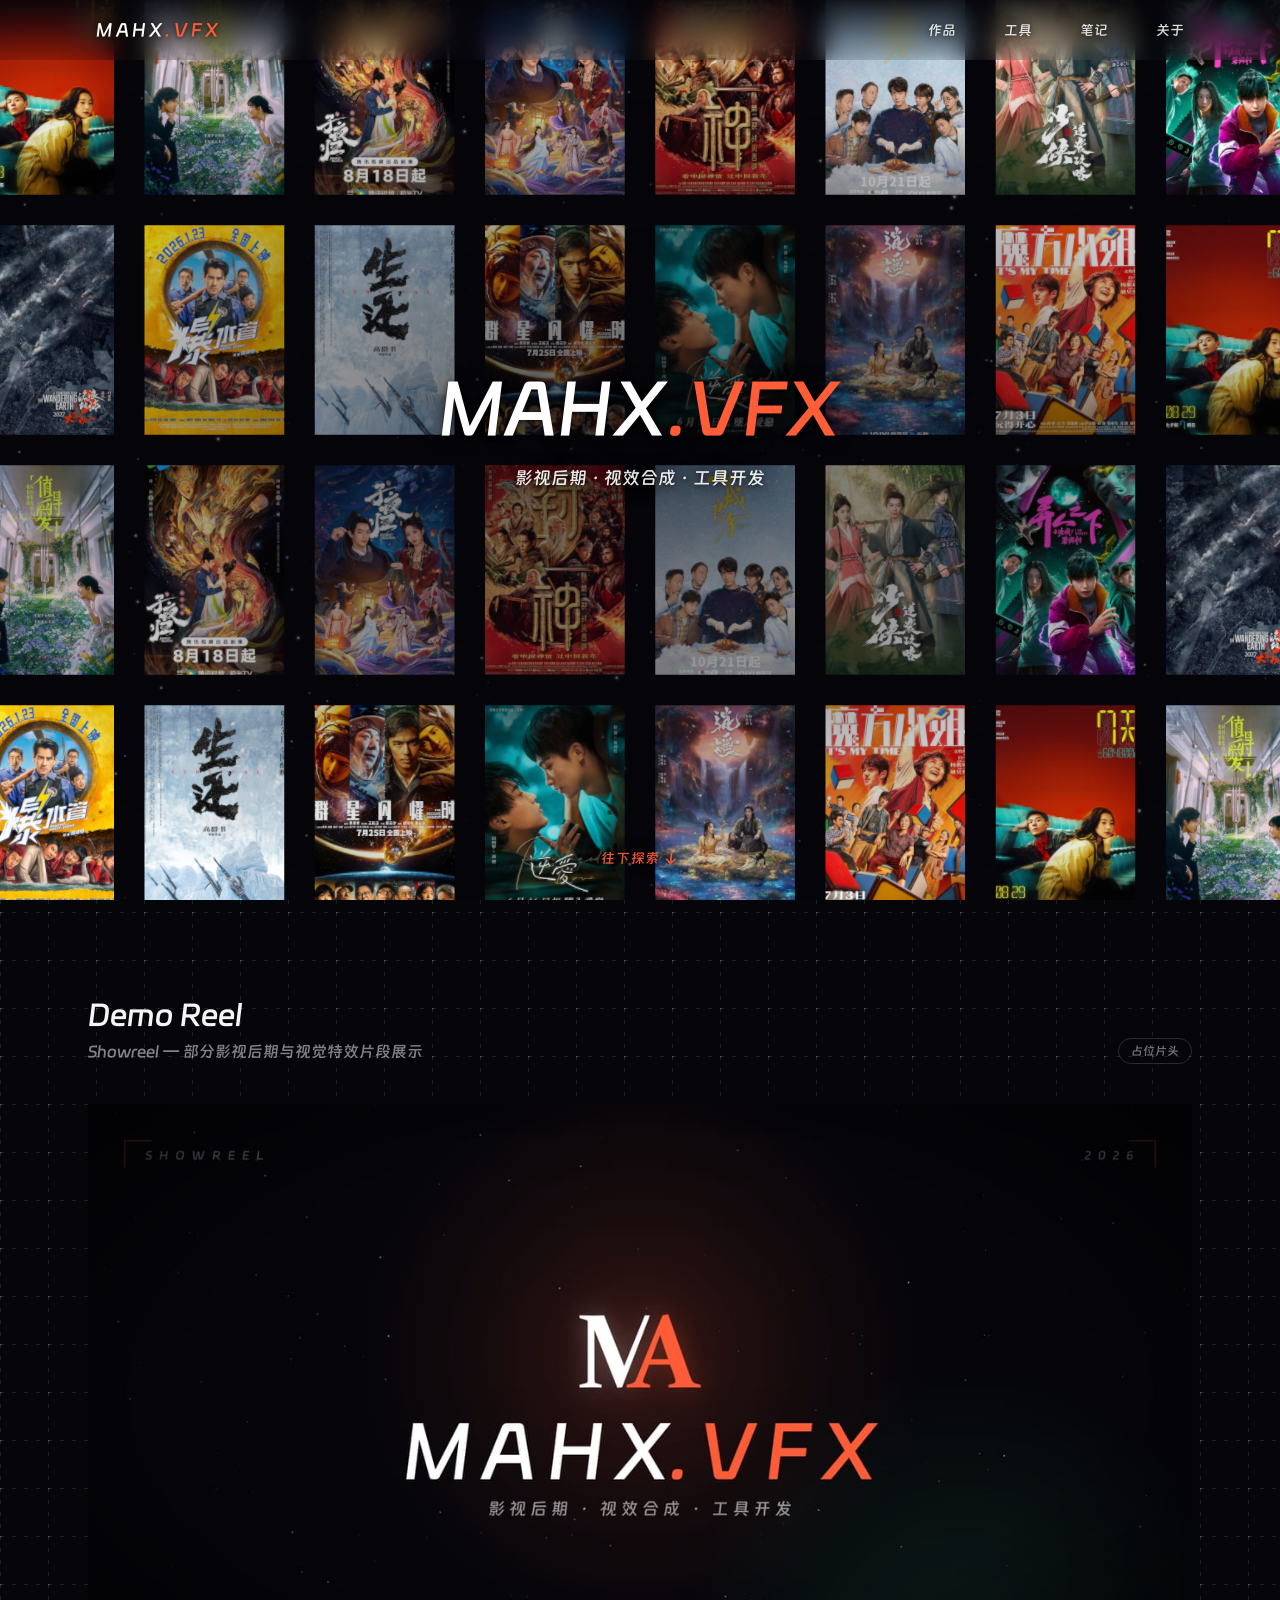
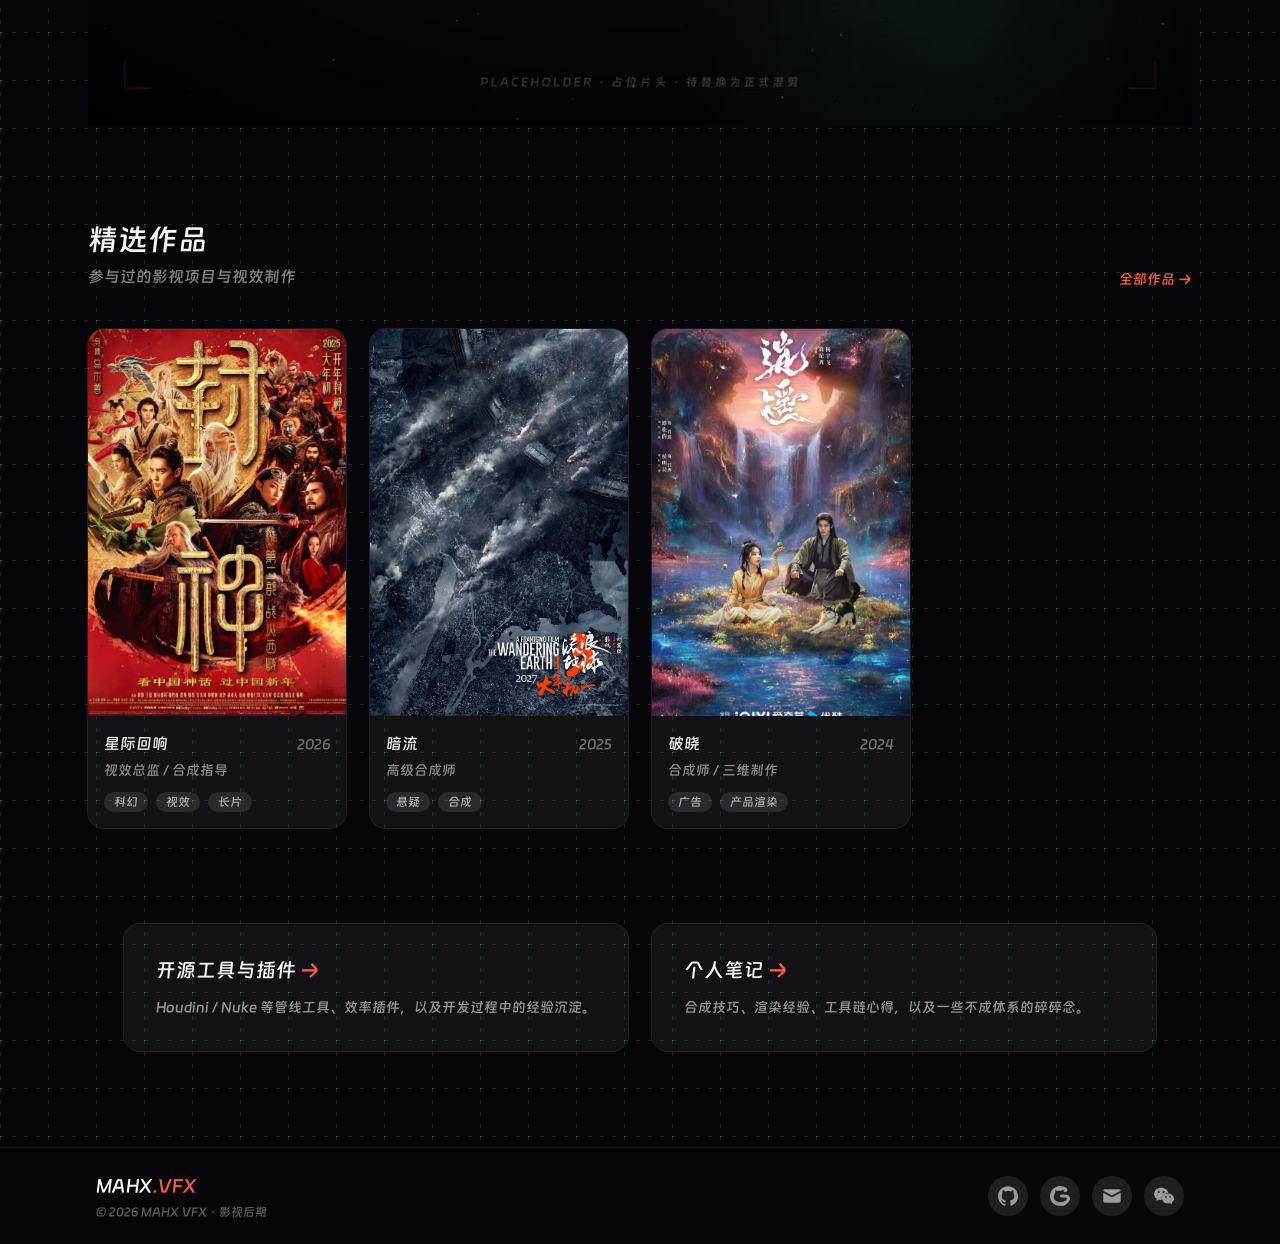
==== commit 38ec2f1e: "deploy: 源码 446f556 的构建产物" ====
--- a/index.html
+++ b/index.html
@@ -2,7 +2,7 @@
      这条 fetch 原本排在 JS 之后（HTML → JS → manifest → 图片），
      多出一整个 RTT。预载让浏览器与 JS 下载并行地取 manifest，
      JS 跑起来时它多半已经在路上了 --> <link rel="preload" href="/media/posters/manifest.json" as="fetch" type="application/json" crossorigin>  <html lang="zh-CN"> <head><meta charset="UTF-8"><meta name="viewport" content="width=device-width, initial-scale=1.0"><!-- 页内换页（view transitions）：导航不整页刷新，文档不卸载，
-         从根源消除跨文档导航的副作用（字体交换抖动 / 光标滞留） --><meta name="astro-view-transitions-enabled" content="true"> <meta name="astro-view-transitions-fallback" content="animate"><script type="module" src="/_astro/ClientRouter.astro_astro_type_script_index_0_lang.CnDxeVtR.js"></script><!-- 预载主字体：首访冷加载时尽早拉取，配合 font-display: block --><link rel="preload" href="/fonts/DingTalk-JinBuTi.woff2" as="font" type="font/woff2" crossorigin><!-- favicon 带版本参数：更新图标后升 v 强制浏览器换缓存（否则标签栏闪旧图标） --><link rel="icon" type="image/svg+xml" href="/favicon.svg?v=2"><meta name="description" content="影视后期工作者个人网站：作品集、开源工具与插件、个人笔记。"><meta name="generator" content="Astro v7.4.7"><meta property="og:title" content="MAHX VFX — 影视后期 · 视效合成 · 工具开发"><meta property="og:description" content="影视后期工作者个人网站：作品集、开源工具与插件、个人笔记。"><meta property="og:type" content="website"><title>MAHX VFX — 影视后期 · 视效合成 · 工具开发</title><!-- 页面级 head 扩展（各页自行预载关键资源） --><link rel="stylesheet" href="/_astro/BaseLayout.IyHvdCJC.css"><link rel="stylesheet" href="/_astro/index.BHj2mV9j.css"></head> <body class="flex min-h-dvh flex-col"> <header class="text-over-wall fixed inset-x-0 top-0 z-40 backdrop-blur-md" style="background: linear-gradient(to bottom, rgba(5,5,10,0.9), rgba(5,5,10,0.35) 70%, rgba(5,5,10,0.15));"> <!-- 通栏导航（不限宽）：logo 与导航链接对称贴两端，桌面端内距 96px
+         从根源消除跨文档导航的副作用（字体交换抖动 / 光标滞留） --><meta name="astro-view-transitions-enabled" content="true"> <meta name="astro-view-transitions-fallback" content="animate"><script type="module" src="/_astro/ClientRouter.astro_astro_type_script_index_0_lang.CnDxeVtR.js"></script><!-- 预载主字体：首访冷加载时尽早拉取，配合 font-display: block --><link rel="preload" href="/fonts/DingTalk-JinBuTi.woff2" as="font" type="font/woff2" crossorigin><!-- favicon 带版本参数：更新图标后升 v 强制浏览器换缓存（否则标签栏闪旧图标） --><link rel="icon" type="image/svg+xml" href="/favicon.svg?v=4"><link rel="icon" type="image/png" sizes="48x48" href="/favicon-48.png"><link rel="icon" type="image/png" sizes="32x32" href="/favicon-32.png"><link rel="icon" type="image/png" sizes="16x16" href="/favicon-16.png"><!-- iOS 主屏图标：不透明底，iOS 自己加圆角遮罩 --><link rel="apple-touch-icon" href="/apple-touch-icon.png"><meta name="theme-color" content="#05050a"><meta name="description" content="影视后期工作者个人网站：作品集、开源工具与插件、个人笔记。"><meta name="generator" content="Astro v7.4.7"><meta property="og:title" content="MAHX VFX — 影视后期 · 视效合成 · 工具开发"><meta property="og:description" content="影视后期工作者个人网站：作品集、开源工具与插件、个人笔记。"><meta property="og:type" content="website"><meta property="og:image" content="https://mahx-vfx.example.com/og-image.png"><meta property="og:image:width" content="1200"><meta property="og:image:height" content="630"><title>MAHX VFX — 影视后期 · 视效合成 · 工具开发</title><!-- 页面级 head 扩展（各页自行预载关键资源） --><link rel="stylesheet" href="/_astro/BaseLayout.IyHvdCJC.css"><link rel="stylesheet" href="/_astro/index.BHj2mV9j.css"></head> <body class="flex min-h-dvh flex-col"> <header class="text-over-wall fixed inset-x-0 top-0 z-40 backdrop-blur-md" style="background: linear-gradient(to bottom, rgba(5,5,10,0.9), rgba(5,5,10,0.35) 70%, rgba(5,5,10,0.15));"> <!-- 通栏导航（不限宽）：logo 与导航链接对称贴两端，桌面端内距 96px
        （用户要求空间感：24px 太贴边 → 48px → 再翻倍 96px；移动端保持
        24px）。不用 max-w 居中容器——那会把 logo 随屏宽推向中间 --><nav class="flex items-center justify-between px-6 md:px-24 py-4"> <a href="/" class="text-lg font-semibold tracking-[0.2em] text-white transition-colors hover:text-white">
 MAHX<span class="text-accent">.VFX</span> </a> <div class="flex gap-6 text-sm md:gap-12"> <a href="/works/" class="text-white/85 transition-colors hover:text-white"> 作品 </a><a href="/tools/" class="text-white/85 transition-colors hover:text-white"> 工具 </a><a href="/notes/" class="text-white/85 transition-colors hover:text-white"> 笔记 </a><a href="/about/" class="text-white/85 transition-colors hover:text-white"> 关于 </a> </div> </nav> </header>    <section class="relative h-screen w-full shrink-0 overflow-hidden bg-ink"> <div id="poster-wall" class="absolute inset-0" aria-hidden="true"></div> <div class="hero-scrim pointer-events-none absolute inset-0 z-[4]" aria-hidden="true"></div> <div class="hero-copy pointer-events-none absolute inset-0 z-[5] flex flex-col items-center justify-center pb-14 text-center"> <h1 class="text-over-wall mt-5 text-5xl font-bold tracking-wide md:text-7xl"> <span class="text-white">MAHX</span><span class="text-accent">.VFX</span> </h1> <p class="text-over-wall mt-5 text-base text-white/90 md:text-lg">
